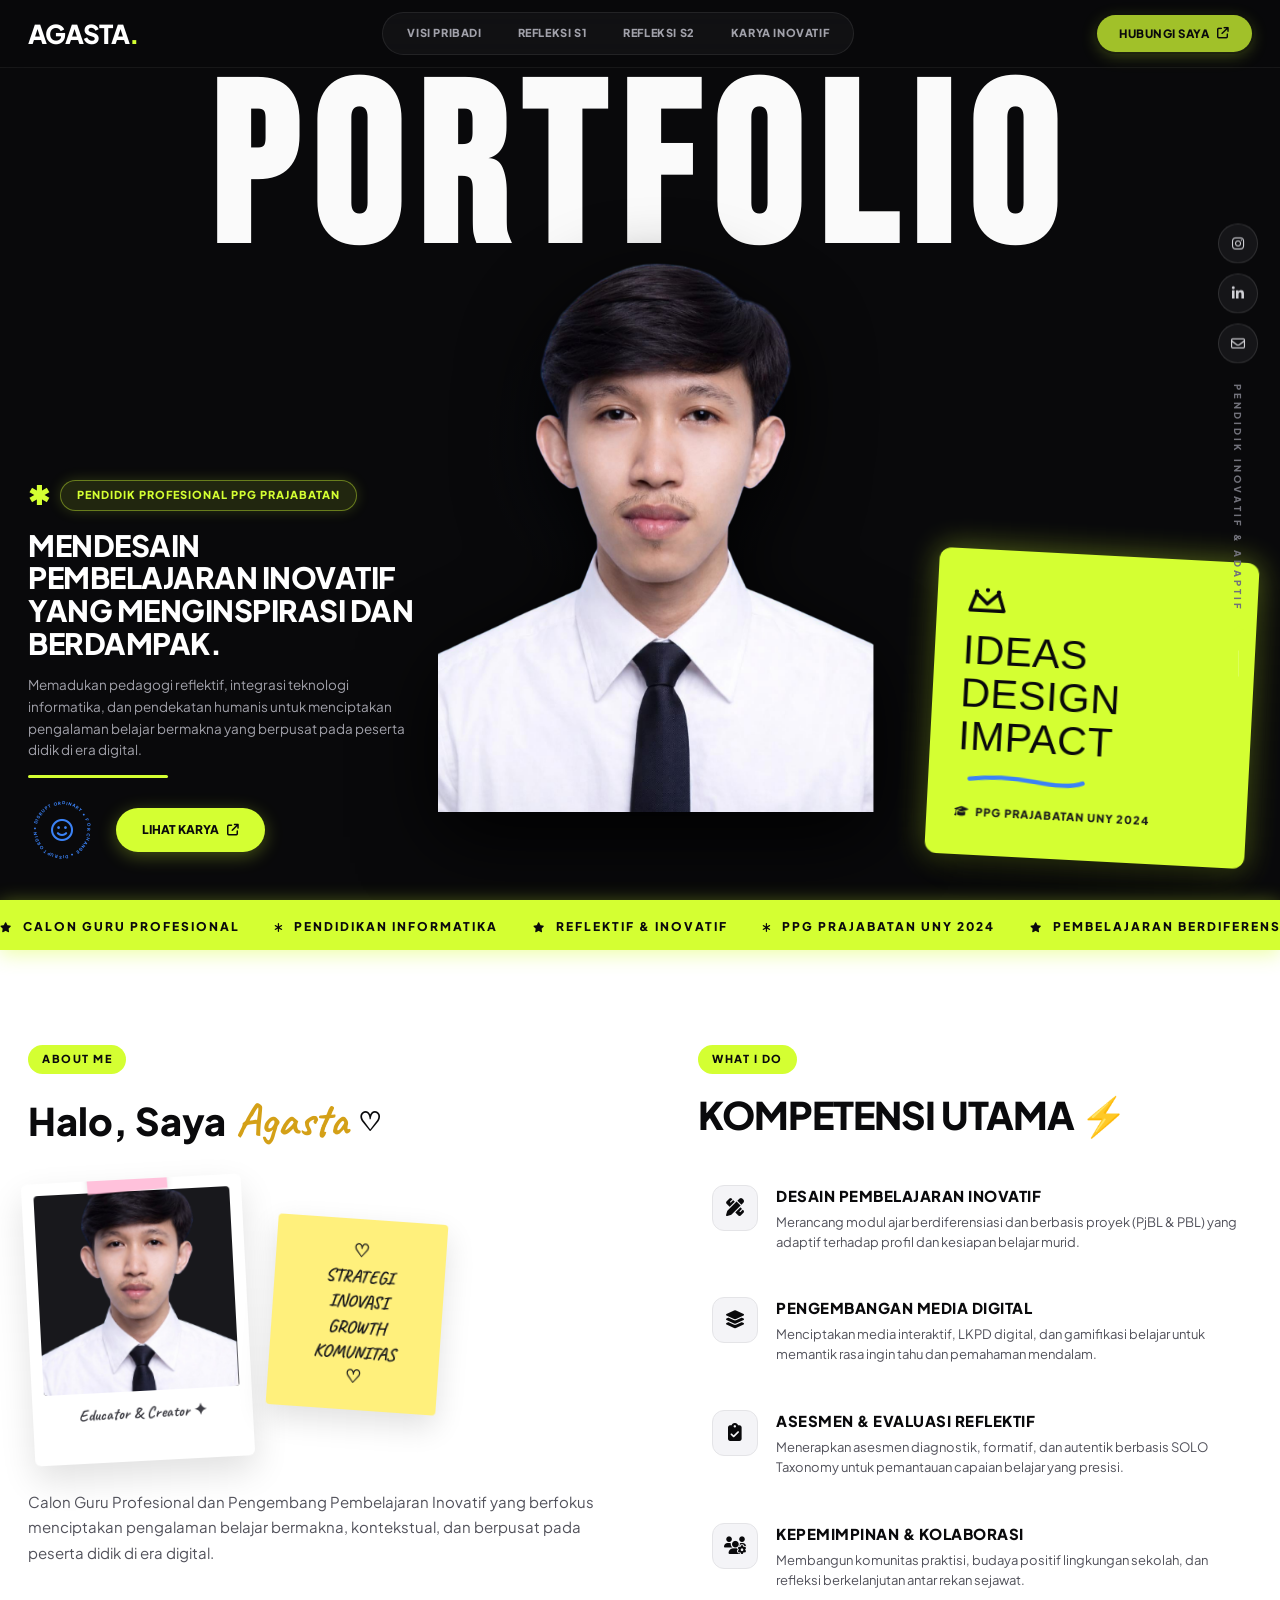
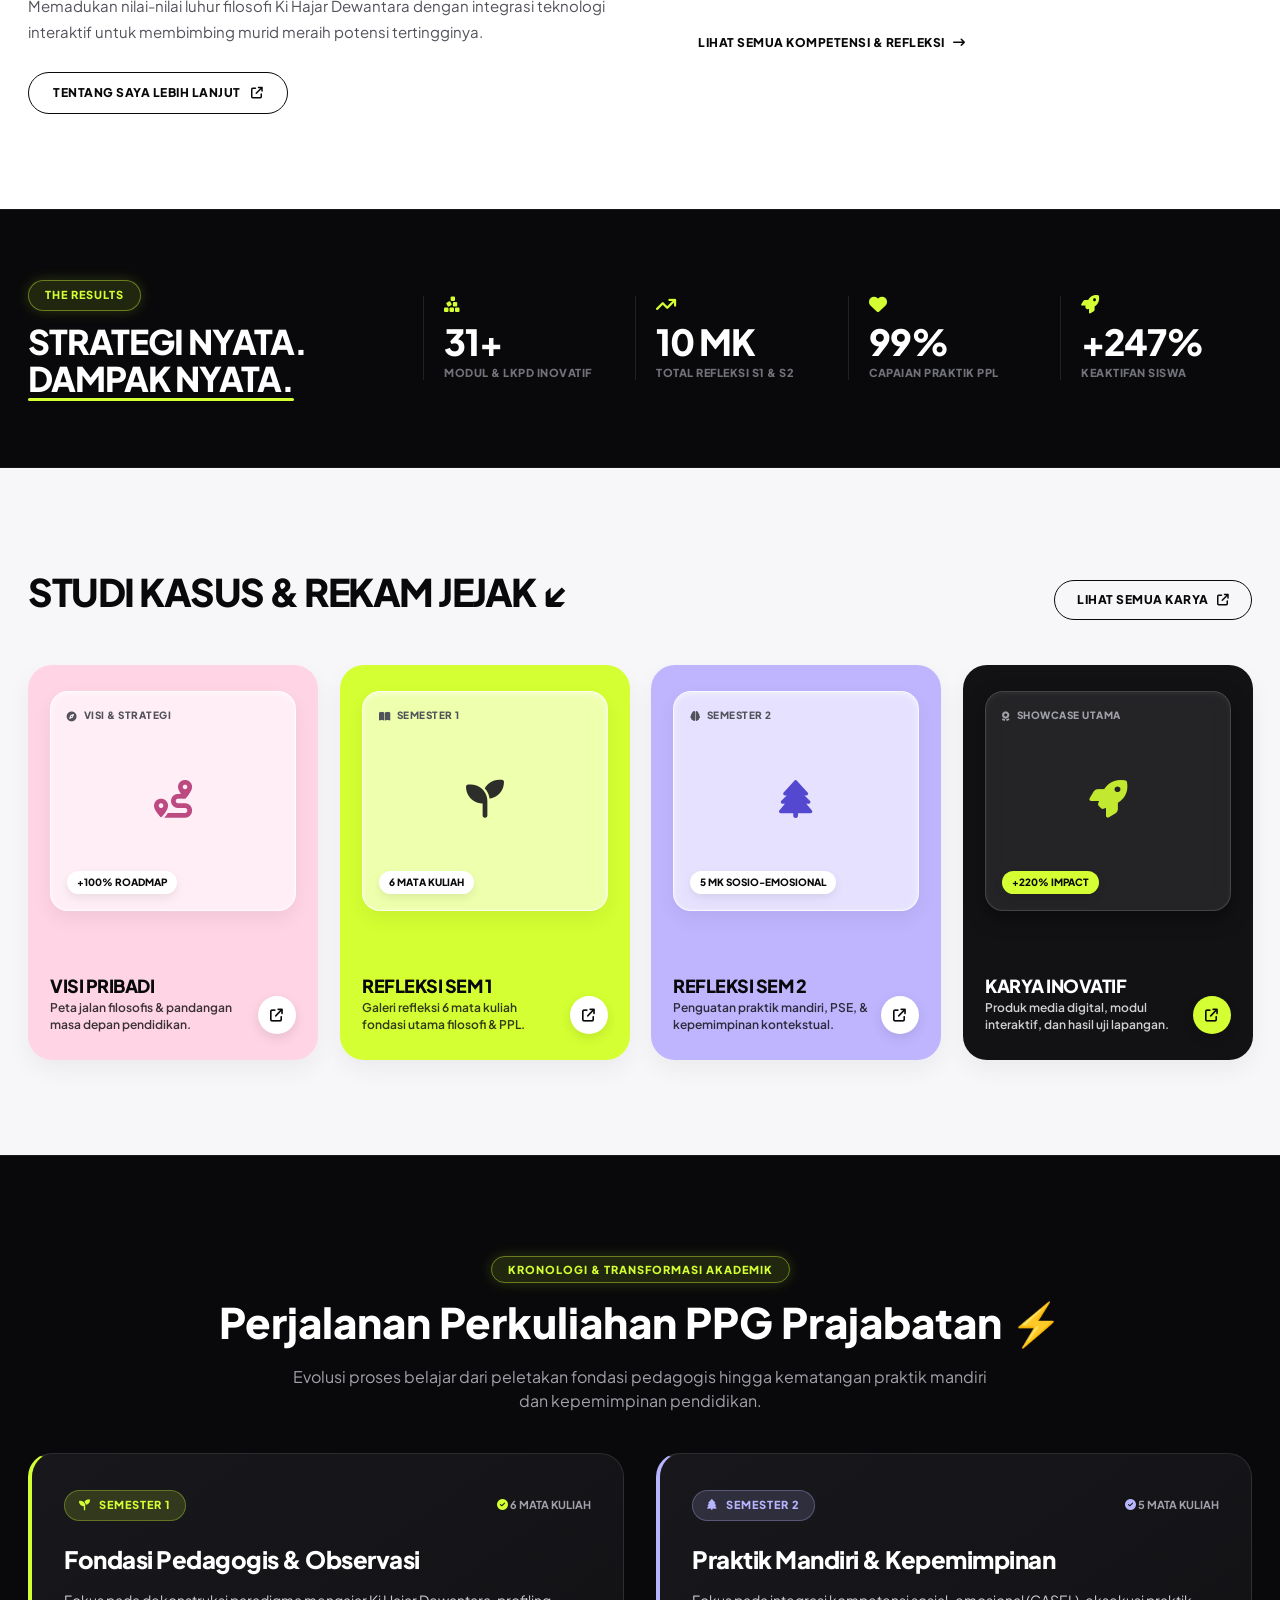
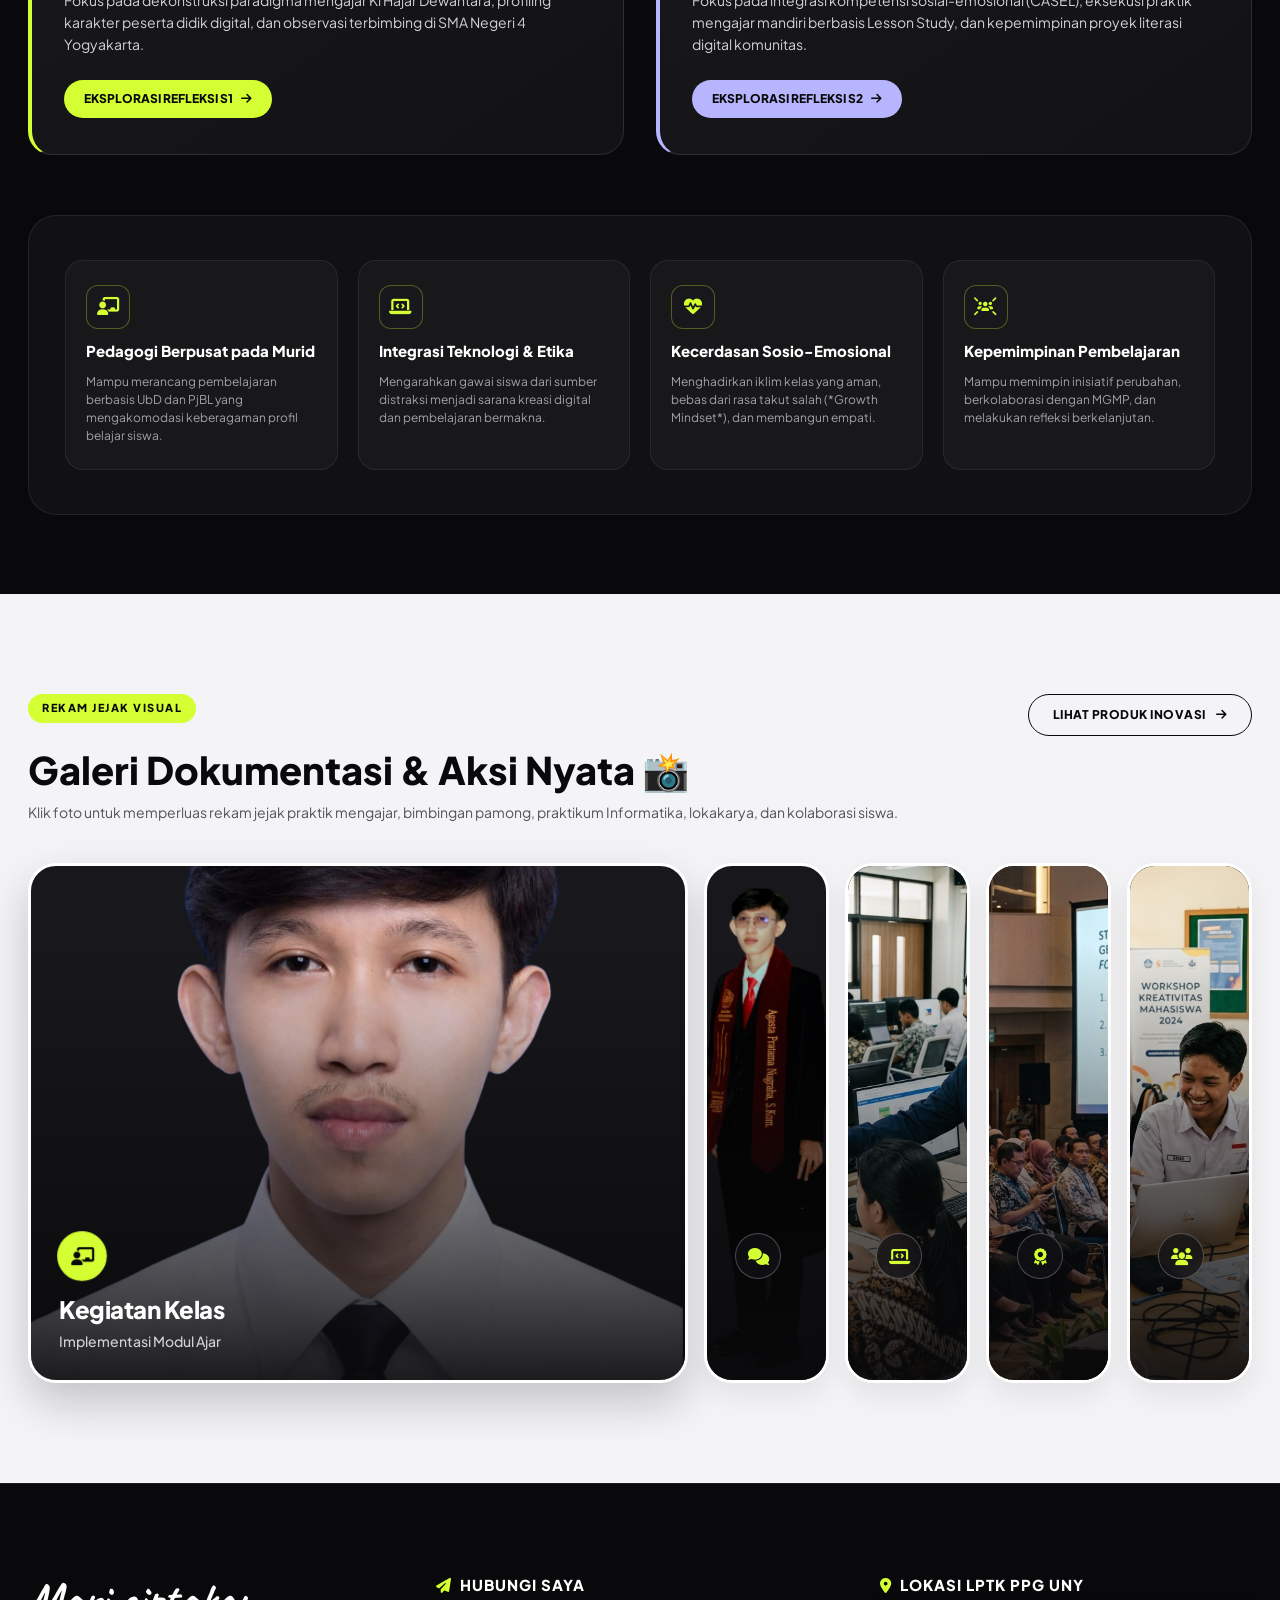
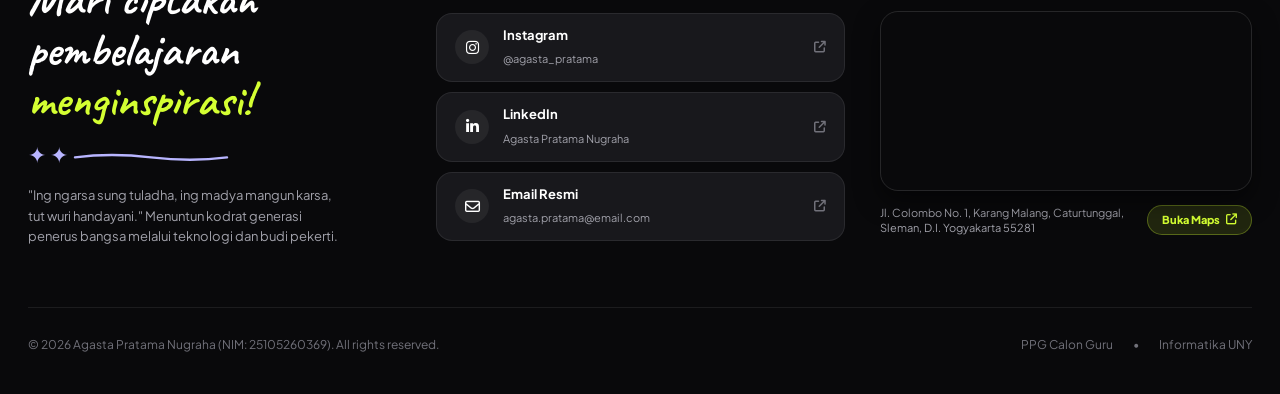
==== index.html @ 0f37e418 "Update1" ====
<!doctype html>
<html lang="id">

<head>
  <meta charset="UTF-8" />
  <meta name="viewport" content="width=device-width, initial-scale=1.0" />
  <title>E-Portofolio PPG | Agasta Pratama Nugraha</title>

  <!-- Google Fonts: Plus Jakarta Sans, Caveat, Bebas Neue, Permanent Marker -->
  <link rel="preconnect" href="https://fonts.googleapis.com" />
  <link rel="preconnect" href="https://fonts.gstatic.com" crossorigin />
  <link
    href="https://fonts.googleapis.com/css2?family=Bebas+Neue&family=Caveat:wght@600;700&family=Permanent+Marker&family=Plus+Jakarta+Sans:ital,wght@0,400;0,500;0,600;0,700;0,800;0,900;1,700&display=swap"
    rel="stylesheet" />

  <!-- FontAwesome Icons -->
  <link rel="stylesheet" href="https://cdnjs.cloudflare.com/ajax/libs/font-awesome/6.4.0/css/all.min.css" />

  <!-- CSS External & Interactive Animations -->
  <link rel="stylesheet" href="css/beranda.css" />
  <link rel="stylesheet" href="css/animations.css" />
</head>

<body>
  <!-- ==========================================================================
       INTRO / SPLASH / PRELOADER SCREEN (OPENING ANIMATION)
       ========================================================================== -->
  <div class="intro-splash-overlay" id="introSplash">
    <div class="intro-bg-grid"></div>
    <div class="intro-content-card">
      <div class="intro-badge-avatar">
        <div class="intro-avatar-ring"></div>
        <div class="intro-avatar-img-wrap">
          <img src="foto.png" alt="Agasta Pratama Nugraha"
            onerror="this.src='https://dummyimage.com/180x180/18181c/d4ff32.png&text=Agasta'" />
        </div>
      </div>

      <div class="intro-sub-tag">
        <span class="dot"></span> PPG CALON GURU INFORMATIKA
      </div>

      <h1 class="intro-name-title">
        AGASTA PRATAMA <span>NUGRAHA</span>
      </h1>
      <p class="intro-desc-role">
        NIM: 25105260369 • Kelas B/Informatika • Universitas Negeri Yogyakarta
      </p>

      <div class="intro-progress-container">
        <div class="intro-progress-bar" id="splashProgressBar"></div>
      </div>
      <div class="intro-status-text" id="splashStatusText">
        Memuat portofolio pembelajaran interaktif...
      </div>

      <button class="intro-enter-btn" id="splashEnterBtn">
        MASUK PORTOFOLIO <i class="fa-solid fa-arrow-right"></i>
      </button>
    </div>
  </div>

  <!-- STICKY VERTICAL SOCIAL BAR (Right Side) -->
  <aside class="sticky-social-bar" aria-label="Social Media Bar">
    <div class="social-icons-vertical">
      <a href="https://instagram.com" target="_blank" rel="noopener noreferrer" aria-label="Instagram">
        <i class="fa-brands fa-instagram"></i>
      </a>
      <a href="https://linkedin.com" target="_blank" rel="noopener noreferrer" aria-label="LinkedIn">
        <i class="fa-brands fa-linkedin-in"></i>
      </a>
      <a href="mailto:agasta.pratama@email.com" aria-label="Email">
        <i class="fa-regular fa-envelope"></i>
      </a>
    </div>
    <div class="vertical-text-tag">
      <span>PENDIDIK INOVATIF & ADAPTIF</span>
      <span class="sparkle-doodle">✦</span>
    </div>
  </aside>

  <!-- FLOATING NAVBAR (BRAND "AGASTA." AS HOME BUTTON) -->
  <nav class="navbar">
    <div class="nav-container">
      <!-- Brand AGASTA. acts as home button -->
      <a href="beranda.html" class="logo">AGASTA<span>.</span></a>

      <!-- Hamburger Button (Mobile) -->
      <button class="hamburger" id="hamburger" aria-label="Toggle menu">
        <span></span>
        <span></span>
        <span></span>
      </button>

      <ul class="nav-links" id="navLinks">
        <li><a href="visi.html">VISI PRIBADI</a></li>
        <li><a href="refleksi-s1.html">REFLEKSI S1</a></li>
        <li><a href="refleksi-s2.html">REFLEKSI S2</a></li>
        <li><a href="inovasi.html">KARYA INOVATIF</a></li>
      </ul>

      <div class="nav-cta">
        <a href="#kontak" class="btn-pill-neon pulse-badge">
          HUBUNGI SAYA <i class="fa-solid fa-arrow-up-right-from-square"></i>
        </a>
      </div>
    </div>
  </nav>

  <!-- HERO SECTION (MATCHING EXACT COMPOSITION FROM GAMBAR 1) -->
  <header class="hero-section" id="hero">
    <!-- Giant Bold Condensed "PORTFOLIO" spanning the Top (From Gambar 1) -->
    <div class="hero-giant-top-title">
      PORTFOLIO
    </div>

    <!-- Main 3-Column Stage Overlapping Title -->
    <div class="container hero-g1-stage">
      <!-- KOLOM KIRI: Asterisk, Bold Statement, Subtext, Blue Smiley Stamp -->
      <div class="hero-g1-left reveal-left">
        <div class="g1-asterisk-badge">
          <span class="g1-asterisk-icon">✱</span>
          <span class="g1-badge-pill">PENDIDIK PROFESIONAL PPG PRAJABATAN</span>
        </div>

        <h1 class="g1-mission-title">
          MENDESAIN PEMBELAJARAN INOVATIF YANG MENGINSPIRASI DAN BERDAMPAK.
        </h1>

        <p class="g1-mission-desc">
          Memadukan pedagogi reflektif, integrasi teknologi informatika, dan pendekatan humanis untuk menciptakan
          pengalaman belajar bermakna yang berpusat pada peserta didik di era digital.
        </p>

        <div class="g1-divider-line"></div>

        <!-- Bottom Row: CTA Button & Rotating Blue Smiley Stamp (From Gambar 1) -->
        <div class="g1-left-bottom-row">
          <div class="g1-smiley-stamp-wrap floating-rotate">
            <svg viewBox="0 0 160 160" class="g1-stamp-svg">
              <path id="g1StampPath" d="M 80, 80 m -60, 0 a 60,60 0 1,1 120,0 a 60,60 0 1,1 -120,0" fill="none" />
              <text>
                <textPath href="#g1StampPath">
                  • DISRUPT ORDINARY • FOR CHANGE • DISRUPT ORDINARY
                </textPath>
              </text>
            </svg>
            <div class="g1-stamp-center-smiley">
              <i class="fa-regular fa-face-smile"></i>
            </div>
          </div>

          <a href="#karya" class="btn-g1-cta">
            LIHAT KARYA <i class="fa-solid fa-arrow-up-right-from-square"></i>
          </a>
        </div>
      </div>

      <!-- KOLOM TENGAH: Foto Agasta Center Focus Overlapping Title -->
      <div class="hero-g1-center reveal-scale delay-200">
        <img src="foto.png" alt="Agasta Pratama Nugraha" class="hero-g1-portrait"
          onerror="this.src='https://dummyimage.com/600x800/18181c/d4ff32.png&text=Foto+Agasta+(PNG)'" />
      </div>

      <!-- KOLOM KANAN: Angled Neon Lime Poster with Crown & Graffiti Words (From Gambar 1) -->
      <div class="hero-g1-right reveal-right delay-300">
        <div class="g1-neon-card-poster shimmer-hover">
          <!-- Crown Doodle SVG -->
          <svg class="poster-crown-icon floating-gentle" viewBox="0 0 50 40" fill="none"
            xmlns="http://www.w3.org/2000/svg">
            <path d="M5 32 L 12 12 L 25 24 L 38 12 L 45 32 Z" stroke="#09090b" stroke-width="4" stroke-linecap="round"
              stroke-linejoin="round" />
            <circle cx="12" cy="10" r="2.5" fill="#09090b" />
            <circle cx="25" cy="8" r="2.5" fill="#09090b" />
            <circle cx="38" cy="10" r="2.5" fill="#09090b" />
          </svg>

          <!-- Graffiti Words -->
          <div class="poster-graffiti-words">
            IDEAS<br />
            DESIGN<br />
            IMPACT
          </div>

          <!-- Blue Brush Underline SVG -->
          <svg class="poster-brush-underline" viewBox="0 0 140 14" fill="none" xmlns="http://www.w3.org/2000/svg">
            <path d="M4 8 Q 40 2 80 8 T 136 7" stroke="#3b82f6" stroke-width="5" stroke-linecap="round" />
          </svg>

          <div class="poster-footer-text">
            <i class="fa-solid fa-graduation-cap"></i> PPG PRAJABATAN UNY 2024
          </div>
        </div>
      </div>
    </div>
  </header>

  <!-- NEON MARQUEE TICKER (PPG, INFORMATIKA, PENDIDIKAN, REFLEKSI, INOVASI) -->
  <div class="neon-marquee-bar" aria-label="Running ticker banner">
    <div class="marquee-track">
      <span><i class="fa-solid fa-star"></i> CALON GURU PROFESIONAL</span>
      <span><i class="fa-solid fa-asterisk"></i> PENDIDIKAN INFORMATIKA</span>
      <span><i class="fa-solid fa-star"></i> REFLEKTIF & INOVATIF</span>
      <span><i class="fa-solid fa-asterisk"></i> PPG PRAJABATAN UNY 2024</span>
      <span><i class="fa-solid fa-star"></i> PEMBELAJARAN BERDIFERENSIASI</span>
      <span><i class="fa-solid fa-asterisk"></i> INTEGRASI TEKNOLOGI ABAD 21</span>
      <span><i class="fa-solid fa-star"></i> MERDEKA BELAJAR</span>
      <!-- Repeat for smooth loop -->
      <span><i class="fa-solid fa-star"></i> CALON GURU PROFESIONAL</span>
      <span><i class="fa-solid fa-asterisk"></i> PENDIDIKAN INFORMATIKA</span>
      <span><i class="fa-solid fa-star"></i> REFLEKTIF & INOVATIF</span>
      <span><i class="fa-solid fa-asterisk"></i> PPG PRAJABATAN UNY 2024</span>
      <span><i class="fa-solid fa-star"></i> PEMBELAJARAN BERDIFERENSIASI</span>
      <span><i class="fa-solid fa-asterisk"></i> INTEGRASI TEKNOLOGI ABAD 21</span>
      <span><i class="fa-solid fa-star"></i> MERDEKA BELAJAR</span>
    </div>
  </div>

  <!-- SECTION 2: WHITE BENTO (ABOUT ME & WHAT I DO / SERVICES) -->
  <section class="about-services-section" id="tentang">
    <div class="container about-services-grid">
      <!-- LEFT COLUMN: ABOUT ME with POLAROID & STICKY NOTE -->
      <div class="about-col reveal-left">
        <span class="badge-lilac">ABOUT ME</span>
        <h2 class="about-heading">
          Halo, Saya <span class="about-handwriting">Agasta</span> <span class="heart-doodle">♡</span>
        </h2>

        <div class="polaroid-sticky-wrapper">
          <!-- Polaroid Card with Washi Tape -->
          <div class="polaroid-card shimmer-hover">
            <div class="washi-tape-pink"></div>
            <div class="polaroid-img-box">
              <img src="foto.png" alt="Agasta Pratama"
                onerror="this.src='https://dummyimage.com/300x300/18181c/ffffff.png&text=Agasta+Polaroid'" />
            </div>
            <p class="polaroid-caption">Educator & Creator ✦</p>
          </div>

          <!-- Yellow Sticky Note -->
          <div class="sticky-note-yellow floating-gentle">
            <div class="sticky-note-content">
              ♡<br />
              STRATEGI<br />
              INOVASI<br />
              GROWTH<br />
              KOMUNITAS<br />
              ♡
            </div>
          </div>
        </div>

        <p class="about-bio-text">
          Calon Guru Profesional dan Pengembang Pembelajaran Inovatif yang berfokus menciptakan pengalaman belajar
          bermakna, kontekstual, dan berpusat pada peserta didik di era digital.
        </p>
        <p class="about-bio-text">
          Memadukan nilai-nilai luhur filosofi Ki Hajar Dewantara dengan integrasi teknologi interaktif untuk membimbing
          murid meraih potensi tertingginya.
        </p>

        <a href="visi.html" class="btn-outline-pill">
          TENTANG SAYA LEBIH LANJUT <i class="fa-solid fa-arrow-up-right-from-square"></i>
        </a>
      </div>

      <!-- RIGHT COLUMN: WHAT I DO / KOMPETENSI -->
      <div class="services-col reveal-right delay-200">
        <span class="badge-black">WHAT I DO</span>
        <h2 class="services-heading">
          KOMPETENSI UTAMA ⚡
        </h2>

        <div class="services-list">
          <!-- Item 1 -->
          <div class="service-item reveal delay-100">
            <div class="service-icon-box">
              <i class="fa-solid fa-pen-ruler"></i>
            </div>
            <div class="service-info">
              <h4>Desain Pembelajaran Inovatif</h4>
              <p>Merancang modul ajar berdiferensiasi dan berbasis proyek (PjBL & PBL) yang adaptif terhadap profil dan
                kesiapan belajar murid.</p>
            </div>
          </div>

          <!-- Item 2 -->
          <div class="service-item reveal delay-200">
            <div class="service-icon-box">
              <i class="fa-solid fa-layer-group"></i>
            </div>
            <div class="service-info">
              <h4>Pengembangan Media Digital</h4>
              <p>Menciptakan media interaktif, LKPD digital, dan gamifikasi belajar untuk memantik rasa ingin tahu dan
                pemahaman mendalam.</p>
            </div>
          </div>

          <!-- Item 3 -->
          <div class="service-item reveal delay-300">
            <div class="service-icon-box">
              <i class="fa-solid fa-clipboard-check"></i>
            </div>
            <div class="service-info">
              <h4>Asesmen & Evaluasi Reflektif</h4>
              <p>Menerapkan asesmen diagnostik, formatif, dan autentik berbasis SOLO Taxonomy untuk pemantauan capaian
                belajar yang presisi.</p>
            </div>
          </div>

          <!-- Item 4 -->
          <div class="service-item reveal delay-400">
            <div class="service-icon-box">
              <i class="fa-solid fa-users-gear"></i>
            </div>
            <div class="service-info">
              <h4>Kepemimpinan & Kolaborasi</h4>
              <p>Membangun komunitas praktisi, budaya positif lingkungan sekolah, dan refleksi berkelanjutan antar rekan
                sejawat.</p>
            </div>
          </div>
        </div>

        <a href="refleksi-s1.html" class="services-footer-link">
          LIHAT SEMUA KOMPETENSI & REFLEKSI <i class="fa-solid fa-arrow-right-long"></i>
        </a>
      </div>
    </div>
  </section>

  <!-- SECTION 3: DARK STATS BAR (REAL STRATEGIES. REAL RESULTS.) -->
  <section class="results-stats-section">
    <div class="container results-grid">
      <div class="results-left reveal-left">
        <span class="badge-outline-results">THE RESULTS</span>
        <h2 class="results-title">
          STRATEGI NYATA.<br />
          <span class="neon-underline-text">DAMPAK NYATA.</span>
        </h2>
      </div>

      <div class="stats-4col">
        <!-- Metric 1 -->
        <div class="stat-metric-item reveal-scale delay-100">
          <i class="fa-solid fa-cubes-stacked stat-icon"></i>
          <span class="stat-big-num" data-counter-target="32" data-counter-suffix="+">0+</span>
          <span class="stat-label-text">MODUL & LKPD INOVATIF</span>
        </div>

        <!-- Metric 2 -->
        <div class="stat-metric-item reveal-scale delay-200">
          <i class="fa-solid fa-arrow-trend-up stat-icon"></i>
          <span class="stat-big-num" data-counter-target="11" data-counter-suffix=" MK">0 MK</span>
          <span class="stat-label-text">TOTAL REFLEKSI S1 & S2</span>
        </div>

        <!-- Metric 3 -->
        <div class="stat-metric-item reveal-scale delay-300">
          <i class="fa-solid fa-heart stat-icon"></i>
          <span class="stat-big-num" data-counter-target="100" data-counter-suffix="%">0%</span>
          <span class="stat-label-text">CAPAIAN PRAKTIK PPL</span>
        </div>

        <!-- Metric 4 -->
        <div class="stat-metric-item reveal-scale delay-400">
          <i class="fa-solid fa-rocket stat-icon"></i>
          <span class="stat-big-num" data-counter-target="250" data-counter-prefix="+"
            data-counter-suffix="%">+0%</span>
          <span class="stat-label-text">KEAKTIFAN SISWA</span>
        </div>
      </div>
    </div>
  </section>

  <!-- SECTION 4: FEATURED WORK (MATCHING EXACT COLORFUL CARDS FROM IMAGE 2) -->
  <section class="featured-work-section" id="karya">
    <div class="container">
      <div class="section-top-bar reveal">
        <div class="featured-heading-wrap">
          <h2 class="featured-heading">STUDI KASUS & REKAM JEJAK ↙</h2>
        </div>
        <a href="inovasi.html" class="btn-pill-light">
          LIHAT SEMUA KARYA <i class="fa-solid fa-arrow-up-right-from-square"></i>
        </a>
      </div>

      <div class="bento-work-grid">
        <!-- CARD 1: VISI PRIBADI (PASTEL PINK) -->
        <a href="visi.html" class="bento-work-card card-pink reveal-scale delay-100 shimmer-hover">
          <div class="phone-mockup-frame">
            <div class="mockup-inner-screen">
              <div class="mockup-top-meta">
                <i class="fa-solid fa-compass"></i>
                <span>VISI & STRATEGI</span>
              </div>
              <div class="mockup-center-icon">
                <i class="fa-solid fa-route"></i>
              </div>
              <div class="mockup-growth-pill">
                +100% ROADMAP
              </div>
            </div>
          </div>
          <div class="card-meta-bottom">
            <div class="card-title-group">
              <h3>VISI PRIBADI</h3>
              <p>Peta jalan filosofis & pandangan masa depan pendidikan.</p>
            </div>
            <div class="card-circle-btn">
              <i class="fa-solid fa-arrow-up-right-from-square"></i>
            </div>
          </div>
        </a>

        <!-- CARD 2: REFLEKSI SEMESTER 1 (NEON LIME) -->
        <a href="refleksi-s1.html" class="bento-work-card card-lime reveal-scale delay-200 shimmer-hover">
          <div class="phone-mockup-frame">
            <div class="mockup-inner-screen">
              <div class="mockup-top-meta">
                <i class="fa-solid fa-book-open"></i>
                <span>SEMESTER 1</span>
              </div>
              <div class="mockup-center-icon">
                <i class="fa-solid fa-seedling"></i>
              </div>
              <div class="mockup-growth-pill">
                6 MATA KULIAH
              </div>
            </div>
          </div>
          <div class="card-meta-bottom">
            <div class="card-title-group">
              <h3>REFLEKSI SEM 1</h3>
              <p>Galeri refleksi 6 mata kuliah fondasi utama filosofi & PPL.</p>
            </div>
            <div class="card-circle-btn">
              <i class="fa-solid fa-arrow-up-right-from-square"></i>
            </div>
          </div>
        </a>

        <!-- CARD 3: REFLEKSI SEMESTER 2 (PASTEL LILAC / LAVENDER) -->
        <a href="refleksi-s2.html" class="bento-work-card card-lilac reveal-scale delay-300 shimmer-hover">
          <div class="phone-mockup-frame">
            <div class="mockup-inner-screen">
              <div class="mockup-top-meta">
                <i class="fa-solid fa-brain"></i>
                <span>SEMESTER 2</span>
              </div>
              <div class="mockup-center-icon">
                <i class="fa-solid fa-tree"></i>
              </div>
              <div class="mockup-growth-pill">
                5 MK SOSIO-EMOSIONAL
              </div>
            </div>
          </div>
          <div class="card-meta-bottom">
            <div class="card-title-group">
              <h3>REFLEKSI SEM 2</h3>
              <p>Penguatan praktik mandiri, PSE, & kepemimpinan kontekstual.</p>
            </div>
            <div class="card-circle-btn">
              <i class="fa-solid fa-arrow-up-right-from-square"></i>
            </div>
          </div>
        </a>

        <!-- CARD 4: KARYA INOVATIF (DEEP BLACK) -->
        <a href="inovasi.html" class="bento-work-card card-dark reveal-scale delay-400 shimmer-hover">
          <div class="phone-mockup-frame">
            <div class="mockup-inner-screen">
              <div class="mockup-top-meta">
                <i class="fa-solid fa-award"></i>
                <span>SHOWCASE UTAMA</span>
              </div>
              <div class="mockup-center-icon">
                <i class="fa-solid fa-rocket"></i>
              </div>
              <div class="mockup-growth-pill">
                +220% IMPACT
              </div>
            </div>
          </div>
          <div class="card-meta-bottom">
            <div class="card-title-group">
              <h3>KARYA INOVATIF</h3>
              <p>Produk media digital, modul interaktif, dan hasil uji lapangan.</p>
            </div>
            <div class="card-circle-btn">
              <i class="fa-solid fa-arrow-up-right-from-square"></i>
            </div>
          </div>
        </a>
      </div>
    </div>
  </section>

  <!-- ==========================================================================
       SECTION 5: PERJALANAN PERKULIAHAN (SEMESTER 1 VS SEMESTER 2 & APA YG DIDAPAT)
       ========================================================================== -->
  <section class="journey-timeline-section" id="perjalanan">
    <div class="container">
      <div class="section-top-title-group reveal" style="text-align: center; margin-bottom: 30px;">
        <span class="g1-badge-pill">KRONOLOGI & TRANSFORMASI AKADEMIK</span>
        <h2 style="color: #ffffff; font-size: clamp(28px, 3.5vw, 42px); font-weight: 900; margin-top: 10px;">
          Perjalanan Perkuliahan PPG Prajabatan ⚡
        </h2>
        <p style="color: #a1a1aa; max-width: 720px; margin: 12px auto 0;">
          Evolusi proses belajar dari peletakan fondasi pedagogis hingga kematangan praktik mandiri dan kepemimpinan pendidikan.
        </p>
      </div>

      <!-- DUAL SEMESTER COMPARISON CARDS (COMPACT & DIRECT) -->
      <div class="journey-dual-grid">
        <!-- SEMESTER 1 CARD -->
        <div class="journey-card journey-card-s1 reveal-left delay-100">
          <div class="journey-top-meta">
            <span class="journey-badge">
              <i class="fa-solid fa-seedling"></i> SEMESTER 1
            </span>
            <span class="journey-status-tag"><i class="fa-solid fa-circle-check text-lime"></i> 6 MATA KULIAH</span>
          </div>

          <h3>Fondasi Pedagogis & Observasi</h3>
          <p class="journey-lead">
            Fokus pada dekonstruksi paradigma mengajar Ki Hajar Dewantara, profiling karakter peserta didik digital, dan observasi terbimbing di SMA Negeri 4 Yogyakarta.
          </p>

          <a href="refleksi-s1.html" class="btn-journey-view">
            EKSPLORASI REFLEKSI S1 <i class="fa-solid fa-arrow-right"></i>
          </a>
        </div>

        <!-- SEMESTER 2 CARD -->
        <div class="journey-card journey-card-s2 reveal-right delay-200">
          <div class="journey-top-meta">
            <span class="journey-badge">
              <i class="fa-solid fa-tree"></i> SEMESTER 2
            </span>
            <span class="journey-status-tag"><i class="fa-solid fa-circle-check text-lilac"></i> 5 MATA KULIAH</span>
          </div>

          <h3>Praktik Mandiri & Kepemimpinan</h3>
          <p class="journey-lead">
            Fokus pada integrasi kompetensi sosial-emosional (CASEL), eksekusi praktik mengajar mandiri berbasis Lesson Study, dan kepemimpinan proyek literasi digital komunitas.
          </p>

          <a href="refleksi-s2.html" class="btn-journey-view">
            EKSPLORASI REFLEKSI S2 <i class="fa-solid fa-arrow-right"></i>
          </a>
        </div>
      </div>

      <!-- WHAT I GOT (APA YANG DIDAPAT) DIRECT 4 CARDS -->
      <div class="outcomes-wrap-box reveal-scale delay-300">
        <div class="outcomes-grid-4">
          <div class="outcome-box">
            <div class="outcome-icon"><i class="fa-solid fa-chalkboard-user"></i></div>
            <h4>Pedagogi Berpusat pada Murid</h4>
            <p>Mampu merancang pembelajaran berbasis UbD dan PjBL yang mengakomodasi keberagaman profil belajar siswa.</p>
          </div>

          <div class="outcome-box">
            <div class="outcome-icon"><i class="fa-solid fa-laptop-code"></i></div>
            <h4>Integrasi Teknologi & Etika</h4>
            <p>Mengarahkan gawai siswa dari sumber distraksi menjadi sarana kreasi digital dan pembelajaran bermakna.</p>
          </div>

          <div class="outcome-box">
            <div class="outcome-icon"><i class="fa-solid fa-heart-pulse"></i></div>
            <h4>Kecerdasan Sosio-Emosional</h4>
            <p>Menghadirkan iklim kelas yang aman, bebas dari rasa takut salah (*Growth Mindset*), dan membangun empati.</p>
          </div>

          <div class="outcome-box">
            <div class="outcome-icon"><i class="fa-solid fa-users-rays"></i></div>
            <h4>Kepemimpinan Pembelajaran</h4>
            <p>Mampu memimpin inisiatif perubahan, berkolaborasi dengan MGMP, dan melakukan refleksi berkelanjutan.</p>
          </div>
        </div>
      </div>
    </div>
  </section>

  <!-- ==========================================================================
       SECTION 6: DOKUMENTASI & GALERI KEGIATAN PPG (5-PHOTO EXPANDING ACCORDION)
       ========================================================================== -->
  <section class="gallery-section" id="galeri">
    <div class="container">
      <div class="gallery-top-bar reveal">
        <div>
          <span class="badge-black">REKAM JEJAK VISUAL</span>
          <h2 style="font-size: clamp(28px, 3.5vw, 38px); font-weight: 900; margin-top: 6px; color: #09090b;">
            Galeri Dokumentasi & Aksi Nyata 📸
          </h2>
          <p style="color: #52525b; font-size: 14px; margin-top: 4px;">
            Klik foto untuk memperluas rekam jejak praktik mengajar, bimbingan pamong, praktikum Informatika, lokakarya, dan kolaborasi siswa.
          </p>
        </div>
        <a href="inovasi.html" class="btn-outline-pill" style="border-color: #09090b; color: #09090b;">
          LIHAT PRODUK INOVASI <i class="fa-solid fa-arrow-right"></i>
        </a>
      </div>

      <!-- 5-PHOTO EXPANDABLE ACCORDION GALLERY (REFERENSI GAMBAR 1) -->
      <div class="expand-gallery-container reveal-scale delay-100" id="expandGallery">
        <!-- Foto 1 (Active by Default) -->
        <div class="expand-gallery-card active" onclick="activateExpandCard(this)">
          <img src="foto.png" alt="Kegiatan Kelas - Implementasi Modul Ajar" class="expand-gallery-img" />
          <div class="expand-card-overlay">
            <div class="expand-icon-badge">
              <i class="fa-solid fa-chalkboard-user"></i>
            </div>
            <div class="expand-card-text">
              <h4 class="expand-title">Kegiatan Kelas</h4>
              <p class="expand-subtitle">Implementasi Modul Ajar</p>
            </div>
          </div>
        </div>

        <!-- Foto 2 -->
        <div class="expand-gallery-card" onclick="activateExpandCard(this)">
          <img src="foto2.png" alt="Bimbingan Pamong - Refleksi Lesson Study" class="expand-gallery-img" />
          <div class="expand-card-overlay">
            <div class="expand-icon-badge">
              <i class="fa-solid fa-comments"></i>
            </div>
            <div class="expand-card-text">
              <h4 class="expand-title">Bimbingan Pamong</h4>
              <p class="expand-subtitle">Refleksi Lesson Study</p>
            </div>
          </div>
        </div>

        <!-- Foto 3 -->
        <div class="expand-gallery-card" onclick="activateExpandCard(this)">
          <img src="foto3.jpg" alt="Praktikum Coding - Eksplorasi LKPD Digital" class="expand-gallery-img" />
          <div class="expand-card-overlay">
            <div class="expand-icon-badge">
              <i class="fa-solid fa-laptop-code"></i>
            </div>
            <div class="expand-card-text">
              <h4 class="expand-title">Praktikum Coding</h4>
              <p class="expand-subtitle">Eksplorasi LKPD Digital</p>
            </div>
          </div>
        </div>

        <!-- Foto 4 -->
        <div class="expand-gallery-card" onclick="activateExpandCard(this)">
          <img src="foto4.jpg" alt="Seminar Karya - Diseminasi Hasil PTK" class="expand-gallery-img" />
          <div class="expand-card-overlay">
            <div class="expand-icon-badge">
              <i class="fa-solid fa-award"></i>
            </div>
            <div class="expand-card-text">
              <h4 class="expand-title">Seminar Karya</h4>
              <p class="expand-subtitle">Diseminasi Hasil PTK</p>
            </div>
          </div>
        </div>

        <!-- Foto 5 -->
        <div class="expand-gallery-card" onclick="activateExpandCard(this)">
          <img src="foto5.jpg" alt="Kolaborasi Siswa - PjBL Komputasi Berkelompok" class="expand-gallery-img" />
          <div class="expand-card-overlay">
            <div class="expand-icon-badge">
              <i class="fa-solid fa-users"></i>
            </div>
            <div class="expand-card-text">
              <h4 class="expand-title">Kolaborasi Siswa</h4>
              <p class="expand-subtitle">PjBL Komputasi Berkelompok</p>
            </div>
          </div>
        </div>
      </div>
    </div>
  </section>

  <!-- ==========================================================================
       SECTION 7: NEW 3-COLUMN FOOTER (INSPIRATION, SOCIAL MEDIA LIST, GOOGLE MAPS)
       ========================================================================== -->
  <footer class="main-footer" id="kontak">
    <div class="container">
      <div class="footer-top-grid">
        <!-- Kolom Kiri: Headline Cursive & Filosofi -->
        <div class="footer-left-headline reveal-left">
          <div class="footer-cursive-text">
            Mari ciptakan<br />
            pembelajaran<br />
            <span class="text-lime">menginspirasi!</span>
          </div>
          <div class="footer-stars-doodle">✦ ✦</div>
          <svg class="footer-underline-doodle" viewBox="0 0 200 15" fill="none" xmlns="http://www.w3.org/2000/svg">
            <path d="M5 8 Q 50 2 100 8 T 195 8" stroke="#b8b5ff" stroke-width="3" stroke-linecap="round" />
          </svg>
          <p class="footer-left-desc">
            "Ing ngarsa sung tuladha, ing madya mangun karsa, tut wuri handayani." Menuntun kodrat generasi penerus
            bangsa melalui teknologi dan budi pekerti.
          </p>
        </div>

        <!-- Kolom Tengah: Hubungi Saya (Social Media List) -->
        <div class="footer-center-socials reveal-scale delay-200">
          <h4 class="footer-col-heading">
            <i class="fa-solid fa-paper-plane"></i> HUBUNGI SAYA
          </h4>
          <div class="footer-social-list">
            <a href="https://instagram.com" target="_blank" rel="noopener noreferrer" class="social-link-card">
              <div class="social-link-left">
                <div class="social-icon-circle"><i class="fa-brands fa-instagram"></i></div>
                <div class="social-info-text">
                  <strong>Instagram</strong>
                  <span>@agasta_pratama</span>
                </div>
              </div>
              <i class="fa-solid fa-arrow-up-right-from-square social-arrow-icon"></i>
            </a>

            <a href="https://linkedin.com" target="_blank" rel="noopener noreferrer" class="social-link-card">
              <div class="social-link-left">
                <div class="social-icon-circle"><i class="fa-brands fa-linkedin-in"></i></div>
                <div class="social-info-text">
                  <strong>LinkedIn</strong>
                  <span>Agasta Pratama Nugraha</span>
                </div>
              </div>
              <i class="fa-solid fa-arrow-up-right-from-square social-arrow-icon"></i>
            </a>


            <a href="mailto:agasta.pratama@email.com" class="social-link-card">
              <div class="social-link-left">
                <div class="social-icon-circle"><i class="fa-regular fa-envelope"></i></div>
                <div class="social-info-text">
                  <strong>Email Resmi</strong>
                  <span>agasta.pratama@email.com</span>
                </div>
              </div>
              <i class="fa-solid fa-arrow-up-right-from-square social-arrow-icon"></i>
            </a>
          </div>
        </div>

        <!-- Kolom Kanan: Google Maps LPTK UNY -->
        <div class="footer-right-maps reveal-right delay-300">
          <h4 class="footer-col-heading">
            <i class="fa-solid fa-location-dot"></i> LOKASI LPTK PPG UNY
          </h4>
          <div class="maps-embed-box">
            <iframe
              src="https://www.google.com/maps/embed?pb=!1m18!1m12!1m3!1d3953.1678887467657!2d110.38435137591605!3d-7.771987992247348!2m3!1f0!2f0!3f0!3m2!1i1024!2i768!4f13.1!3m3!1m2!1s0x2e7a59b2d354b679%3A0xb30f8185c8f855d4!2sUniversitas%20Negeri%20Yogyakarta!5e0!3m2!1sid!2sid!4v1700000000000!5m2!1sid!2sid"
              width="100%" height="100%" style="border:0;" allowfullscreen="" loading="lazy"
              referrerpolicy="no-referrer-when-downgrade" title="Peta Lokasi Universitas Negeri Yogyakarta">
            </iframe>
          </div>
          <div class="maps-footer-action">
            <span class="maps-address-text">
              Jl. Colombo No. 1, Karang Malang, Caturtunggal, Sleman, D.I. Yogyakarta 55281
            </span>
            <a href="https://maps.app.goo.gl/DsJsNTya474q8wT76" target="_blank" rel="noopener noreferrer"
              class="btn-open-maps">
              Buka Maps <i class="fa-solid fa-arrow-up-right-from-square"></i>
            </a>
          </div>
        </div>
      </div>

      <!-- Footer Bottom Bar -->
      <div class="footer-bottom-bar">
        <p>&copy; 2026 Agasta Pratama Nugraha (NIM: 25105260369). All rights reserved.</p>
        <div class="footer-legal-links">
          <a href="#">PPG Calon Guru</a>
          <span>•</span>
          <a href="#">Informatika UNY</a>
        </div>
      </div>
    </div>
  </footer>

  <!-- Mobile Menu & Interactive JS -->
  <script>
    const hamburger = document.getElementById("hamburger");
    const navLinks = document.getElementById("navLinks");

    if (hamburger && navLinks) {
      hamburger.addEventListener("click", () => {
        navLinks.classList.toggle("active");
        hamburger.classList.toggle("active");
      });

      document.querySelectorAll(".nav-links a").forEach((link) => {
        link.addEventListener("click", () => {
          navLinks.classList.remove("active");
          hamburger.classList.remove("active");
        });
      });
    }
  </script>
  <script src="js/interactions.js"></script>
</body>

</html>
---- css/beranda.css ----
/* ==========================================================================
   E-PORTOFOLIO AGASTA - BERANDA CSS (EXACT GAMBAR 1 / 3D OVERLAP HERO)
   ========================================================================== */

@import url("https://fonts.googleapis.com/css2?family=Caveat:wght@600;700&family=Plus+Jakarta+Sans:ital,wght@0,400;0,500;0,600;0,700;0,800;0,900;1,700&family=Bebas+Neue&family=Permanent+Marker&display=swap");

:root {
  --bg-dark: #09090b;
  --bg-dark-surface: #121215;
  --bg-dark-card: #18181c;
  --bg-light: #f4f4f7;
  --bg-white: #ffffff;
  --bg-white-subtle: #fafafc;

  --neon-lime: #d4ff32;
  --neon-lime-hover: #c0ea25;
  --neon-lime-glow: rgba(212, 255, 50, 0.45);

  --pastel-lilac: #b8b5ff;
  --pastel-lilac-bg: #ecebff;
  --pastel-pink: #ffd4e5;
  --pastel-yellow: #fff07c;
  --electric-blue: #3b82f6;

  --text-white: #ffffff;
  --text-dark: #0a0a0c;
  --text-gray-light: #a1a1aa;
  --text-gray-dark: #52525b;
  --text-muted: #71717a;

  --font-sans: "Plus Jakarta Sans", -apple-system, BlinkMacSystemFont, sans-serif;
  --font-hand: "Caveat", cursive, sans-serif;
  --font-marker: "Permanent Marker", cursive, sans-serif;
  --font-condensed: "Bebas Neue", sans-serif;

  --transition: 0.35s cubic-bezier(0.16, 1, 0.3, 1);
}

* {
  margin: 0;
  padding: 0;
  box-sizing: border-box;
}

html {
  scroll-behavior: smooth;
  font-size: 16px;
}

body {
  font-family: var(--font-sans);
  background-color: var(--bg-dark);
  color: var(--text-white);
  overflow-x: hidden;
  line-height: 1.5;
  -webkit-font-smoothing: antialiased;
}

a {
  text-decoration: none;
  color: inherit;
}

img {
  max-width: 100%;
  display: block;
}

button {
  font-family: inherit;
  cursor: pointer;
  border: none;
  background: none;
}

.container {
  max-width: 1380px;
  margin: 0 auto;
  padding: 0 28px;
}

.text-lime {
  color: var(--neon-lime) !important;
}

.text-lilac {
  color: var(--pastel-lilac) !important;
}

.font-hand {
  font-family: var(--font-hand) !important;
}

/* ==========================================================================
   UNIFORM ASTERISK BADGE (USED ACROSS ALL PAGES)
   ========================================================================== */
.g1-asterisk-badge {
  display: inline-flex;
  align-items: center;
  gap: 10px;
}

.g1-asterisk-icon {
  font-size: 26px;
  color: var(--neon-lime);
  line-height: 1;
  font-weight: 900;
  animation: rotateAsterisk 12s linear infinite;
  display: inline-block;
}

@keyframes rotateAsterisk {
  100% {
    transform: rotate(360deg);
  }
}

.g1-badge-pill {
  background: rgba(212, 255, 50, 0.12);
  border: 1px solid rgba(212, 255, 50, 0.4);
  color: var(--neon-lime);
  font-size: 11px;
  font-weight: 800;
  letter-spacing: 1px;
  padding: 6px 16px;
  border-radius: 20px;
  text-transform: uppercase;
  box-shadow: 0 0 14px rgba(212, 255, 50, 0.18);
}

/* ==========================================================================
   STICKY VERTICAL SOCIAL BAR
   ========================================================================== */
.sticky-social-bar {
  position: fixed;
  right: 22px;
  top: 50%;
  transform: translateY(-50%);
  z-index: 100;
  display: flex;
  flex-direction: column;
  align-items: center;
  gap: 20px;
}

.social-icons-vertical {
  display: flex;
  flex-direction: column;
  gap: 10px;
}

.social-icons-vertical a {
  width: 40px;
  height: 40px;
  border-radius: 50%;
  background: rgba(24, 24, 28, 0.85);
  backdrop-filter: blur(12px);
  border: 1px solid rgba(255, 255, 255, 0.12);
  display: flex;
  align-items: center;
  justify-content: center;
  color: #d1d1d6;
  font-size: 14px;
  transition: var(--transition);
}

.social-icons-vertical a:hover {
  background: var(--neon-lime);
  color: var(--text-dark);
  border-color: var(--neon-lime);
  transform: scale(1.15) rotate(8deg);
  box-shadow: 0 0 18px var(--neon-lime-glow);
}

.vertical-text-tag {
  writing-mode: vertical-rl;
  text-transform: uppercase;
  font-size: 9.5px;
  font-weight: 800;
  letter-spacing: 3px;
  color: var(--text-muted);
  display: flex;
  align-items: center;
  gap: 10px;
}

.vertical-text-tag::after {
  content: "";
  display: inline-block;
  width: 1px;
  height: 26px;
  background: rgba(255, 255, 255, 0.2);
}

.sparkle-doodle {
  color: var(--neon-lime);
  font-size: 14px;
  animation: pulseSparkle 2s infinite ease-in-out;
}

@keyframes pulseSparkle {

  0%,
  100% {
    transform: scale(1);
    opacity: 0.8;
  }

  50% {
    transform: scale(1.3);
    opacity: 1;
  }
}

/* ==========================================================================
   FLOATING NAVBAR (68px FIXED HEIGHT)
   ========================================================================== */
.navbar {
  position: fixed;
  top: 0;
  left: 0;
  width: 100%;
  height: 68px;
  z-index: 1000;
  background: rgba(9, 9, 11, 0.88);
  backdrop-filter: blur(16px);
  -webkit-backdrop-filter: blur(16px);
  border-bottom: 1px solid rgba(255, 255, 255, 0.06);
  display: flex;
  align-items: center;
}

.nav-container {
  max-width: 1380px;
  width: 100%;
  margin: 0 auto;
  padding: 0 28px;
  display: flex;
  align-items: center;
  justify-content: space-between;
}

.logo {
  font-size: 26px;
  font-weight: 900;
  letter-spacing: -1px;
  color: var(--text-white);
  display: flex;
  align-items: center;
  transition: var(--transition);
}

.logo span {
  color: var(--neon-lime);
}

.logo:hover {
  transform: scale(1.04);
}

.nav-links {
  display: flex;
  align-items: center;
  list-style: none;
  background: rgba(255, 255, 255, 0.04);
  padding: 4px 6px;
  border-radius: 40px;
  border: 1px solid rgba(255, 255, 255, 0.08);
}

.nav-links li a {
  display: block;
  padding: 8px 18px;
  border-radius: 30px;
  font-size: 11px;
  font-weight: 800;
  letter-spacing: 0.6px;
  color: var(--text-gray-light);
  transition: var(--transition);
  text-transform: uppercase;
}

.nav-links li a:hover {
  color: var(--text-white);
}

.nav-links li a.active {
  background: var(--neon-lime);
  color: var(--text-dark);
  box-shadow: 0 2px 10px rgba(212, 255, 50, 0.25);
}

.btn-pill-neon {
  background: var(--neon-lime);
  color: var(--text-dark);
  font-size: 11.5px;
  font-weight: 900;
  letter-spacing: 0.5px;
  padding: 10px 22px;
  border-radius: 30px;
  display: inline-flex;
  align-items: center;
  gap: 8px;
  text-transform: uppercase;
  transition: var(--transition);
  box-shadow: 0 4px 16px rgba(212, 255, 50, 0.25);
}

.btn-pill-neon:hover {
  background: var(--neon-lime-hover);
  transform: translateY(-2px);
  box-shadow: 0 8px 25px var(--neon-lime-glow);
}

.hamburger {
  display: none;
  flex-direction: column;
  gap: 5px;
  cursor: pointer;
  padding: 6px;
  z-index: 1001;
}

.hamburger span {
  display: block;
  width: 24px;
  height: 2.5px;
  background: var(--text-white);
  border-radius: 2px;
}

/* ==========================================================================
   HERO SECTION: RECREATED TO MATCH GAMBAR 1 EXACTLY (3D OVERLAPPING PORTFOLIO)
   ========================================================================== */
.hero-section {
  position: relative;
  height: 100vh;
  min-height: 650px;
  padding-top: 68px;
  /* Navbar offset */
  display: flex;
  align-items: flex-end;
  background: #09090b;
  overflow: hidden;
}

/* Giant Bold Condensed "PORTFOLIO" positioned with NO top clipping */
.hero-giant-top-title {
  width: 100%;
  text-align: center;
  font-family: var(--font-condensed);
  font-size: clamp(110px, 17.5vw, 250px);
  font-weight: 900;
  line-height: 0.9;
  letter-spacing: clamp(4px, 1.2vw, 16px);
  color: #ffffff;
  text-transform: uppercase;
  user-select: none;
  pointer-events: none;
  position: absolute;
  top: 75px;
  /* Clean gap below navbar - NEVER cut off */
  left: 50%;
  transform: translateX(-50%);
  z-index: 1;
  opacity: 0.98;
}

/* 3-Column Main Stage */
.hero-g1-stage {
  position: relative;
  z-index: 2;
  height: 100%;
  display: grid;
  grid-template-columns: 1.15fr 1.3fr 1.05fr;
  align-items: flex-end;
  gap: 24px;
  padding-bottom: 20px;
  width: 100%;
}

/* LEFT COLUMN: Asterisk Badge, Mission Statement, Subtext, Smiley Stamp */
.hero-g1-left {
  display: flex;
  flex-direction: column;
  align-items: flex-start;
  gap: 14px;
  padding-bottom: 16px;
  z-index: 3;
}

.g1-mission-title {
  font-size: clamp(22px, 2.3vw, 32px);
  font-weight: 900;
  line-height: 1.12;
  letter-spacing: -0.5px;
  text-transform: uppercase;
  color: #ffffff;
  margin-top: 4px;
}

.g1-mission-desc {
  font-size: 13.5px;
  color: var(--text-gray-light);
  line-height: 1.6;
  max-width: 390px;
}

.g1-divider-line {
  width: 140px;
  height: 3px;
  background: var(--neon-lime);
  border-radius: 2px;
}

.g1-left-bottom-row {
  display: flex;
  align-items: center;
  gap: 20px;
  margin-top: 4px;
}

.g1-smiley-stamp-wrap {
  position: relative;
  width: 68px;
  height: 68px;
  flex-shrink: 0;
  display: flex;
  align-items: center;
  justify-content: center;
}

.g1-stamp-svg {
  width: 100%;
  height: 100%;
  animation: spinStamp 18s linear infinite;
}

.g1-stamp-svg text {
  font-size: 10px;
  font-weight: 900;
  letter-spacing: 2px;
  fill: var(--electric-blue);
}

.g1-stamp-center-smiley {
  position: absolute;
  font-size: 22px;
  color: var(--electric-blue);
}

@keyframes spinStamp {
  100% {
    transform: rotate(360deg);
  }
}

.btn-g1-cta {
  background: var(--neon-lime);
  color: var(--text-dark);
  font-size: 12px;
  font-weight: 900;
  padding: 13px 26px;
  border-radius: 30px;
  display: inline-flex;
  align-items: center;
  gap: 8px;
  text-transform: uppercase;
  transition: var(--transition);
  box-shadow: 0 4px 18px rgba(212, 255, 50, 0.3);
}

.btn-g1-cta:hover {
  background: var(--neon-lime-hover);
  transform: translateY(-2px);
  box-shadow: 0 8px 28px var(--neon-lime-glow);
}

/* CENTER COLUMN: Overlapping Portrait Head Touching "PORTFOLIO" (3D Depth) */
.hero-g1-center {
  position: relative;
  display: flex;
  justify-content: center;
  align-items: flex-end;
  height: 100%;
  z-index: 2;
}

.hero-g1-portrait {
  position: relative;
  height: clamp(600px, 82vh, 780px);
  width: auto;
  object-fit: contain;
  z-index: 2;
  filter: drop-shadow(0 25px 40px rgba(0, 0, 0, 0.95));
  margin-bottom: -10px;
}

/* RIGHT COLUMN: Neon Lime Angled Card with Spray / Graffiti Aesthetics */
.hero-g1-right {
  display: flex;
  justify-content: flex-end;
  align-items: flex-end;
  padding-bottom: 20px;
  z-index: 3;
}

.g1-neon-card-poster {
  background: var(--neon-lime);
  color: var(--text-dark);
  padding: 34px 28px;
  border-radius: 12px;
  transform: rotate(3deg);
  box-shadow: 0 20px 50px rgba(0, 0, 0, 0.6), 0 0 30px var(--neon-lime-glow);
  display: flex;
  flex-direction: column;
  gap: 12px;
  width: 100%;
  max-width: 320px;
  position: relative;
  transition: var(--transition);
}

.g1-neon-card-poster:hover {
  transform: rotate(0deg) scale(1.03);
}

.poster-crown-icon {
  width: 44px;
  height: 34px;
}

.poster-graffiti-words {
  font-family: var(--font-marker);
  font-size: clamp(32px, 3.2vw, 42px);
  line-height: 1.05;
  letter-spacing: 0.5px;
  color: #09090b;
  text-transform: uppercase;
}

.poster-brush-underline {
  width: 140px;
  height: 12px;
  margin-top: 2px;
}

.poster-footer-text {
  font-size: 11px;
  font-weight: 900;
  letter-spacing: 1px;
  text-transform: uppercase;
  color: #18181b;
  margin-top: 8px;
  display: flex;
  align-items: center;
  gap: 6px;
}

/* ==========================================================================
   NEON MARQUEE TICKER (SITS BELOW HERO FOLD)
   ========================================================================== */
.neon-marquee-bar {
  width: 100%;
  height: 50px;
  background: var(--neon-lime);
  color: var(--text-dark);
  display: flex;
  align-items: center;
  overflow: hidden;
  white-space: nowrap;
  position: relative;
  z-index: 10;
  box-shadow: 0 4px 20px var(--neon-lime-glow);
}

.marquee-track {
  display: inline-block;
  animation: scrollMarquee 24s linear infinite;
}

.marquee-track span {
  font-size: 12px;
  font-weight: 900;
  letter-spacing: 2px;
  margin-right: 32px;
  text-transform: uppercase;
}

.marquee-track i {
  margin-right: 6px;
  font-size: 10px;
}

@keyframes scrollMarquee {
  0% {
    transform: translateX(0);
  }

  100% {
    transform: translateX(-50%);
  }
}

/* ==========================================================================
   SECTION 2: WHITE BENTO (ABOUT ME & WHAT I DO / SERVICES)
   ========================================================================== */
.about-services-section {
  background: var(--bg-white);
  color: var(--text-dark);
  padding: 95px 0;
  position: relative;
  z-index: 5;
}

.about-services-grid {
  display: grid;
  grid-template-columns: 1.1fr 1fr;
  gap: 60px;
  align-items: flex-start;
}

.about-col {
  display: flex;
  flex-direction: column;
}

.badge-lilac {
  font-size: 11px;
  font-weight: 900;
  letter-spacing: 1.5px;
  text-transform: uppercase;
  background: var(--neon-lime);
  color: var(--text-dark);
  padding: 6px 14px;
  border-radius: 20px;
  display: inline-block;
  margin-bottom: 12px;
  align-self: flex-start;
}

.about-heading {
  font-size: 38px;
  font-weight: 900;
  color: var(--text-dark);
  margin-bottom: 24px;
  display: flex;
  align-items: center;
  gap: 10px;
}

.about-handwriting {
  font-family: var(--font-hand);
  color: #d4a017;
  font-size: 46px;
  font-weight: 700;
}

.heart-doodle {
  font-size: 26px;
  color: #09090b;
}

/* Polaroid & Sticky Note */
.polaroid-sticky-wrapper {
  display: flex;
  gap: 24px;
  align-items: flex-start;
  margin-bottom: 28px;
  position: relative;
}

.polaroid-card {
  background: #ffffff;
  padding: 12px 12px 36px 12px;
  border-radius: 6px;
  box-shadow: 0 15px 35px rgba(0, 0, 0, 0.12);
  transform: rotate(-3deg);
  position: relative;
  width: 220px;
  flex-shrink: 0;
  transition: var(--transition);
}

.polaroid-card:hover {
  transform: rotate(0deg) scale(1.03);
}

.washi-tape-pink {
  position: absolute;
  top: -12px;
  left: 30%;
  width: 80px;
  height: 24px;
  background: rgba(255, 183, 213, 0.85);
  box-shadow: 0 2px 6px rgba(0, 0, 0, 0.1);
  transform: rotate(-2deg);
  z-index: 2;
}

.polaroid-img-box {
  width: 100%;
  height: 200px;
  background: #18181c;
  overflow: hidden;
  border-radius: 4px;
}

.polaroid-img-box img {
  width: 100%;
  height: 100%;
  object-fit: cover;
}

.polaroid-caption {
  font-family: var(--font-hand);
  font-size: 16px;
  font-weight: 700;
  text-align: center;
  color: #3f3f46;
  margin-top: 10px;
}

.sticky-note-yellow {
  background: var(--pastel-yellow);
  padding: 20px;
  border-radius: 4px;
  box-shadow: 0 12px 30px rgba(0, 0, 0, 0.12);
  transform: rotate(4deg);
  width: 170px;
  position: relative;
  margin-top: 40px;
  transition: var(--transition);
}

.sticky-note-yellow:hover {
  transform: rotate(0deg) scale(1.05);
}

.sticky-note-content {
  font-family: var(--font-hand);
  font-size: 18px;
  font-weight: 700;
  line-height: 1.4;
  color: #18181b;
  text-align: center;
  text-transform: uppercase;
}

.about-bio-text {
  font-size: 15px;
  line-height: 1.7;
  color: var(--text-gray-dark);
  margin-bottom: 28px;
}

.btn-outline-pill {
  display: inline-flex;
  align-items: center;
  gap: 10px;
  border: 1.5px solid #09090b;
  color: #09090b;
  font-size: 12px;
  font-weight: 800;
  letter-spacing: 0.5px;
  padding: 11px 24px;
  border-radius: 30px;
  text-transform: uppercase;
  transition: var(--transition);
  align-self: flex-start;
}

.btn-outline-pill:hover {
  background: #09090b;
  color: #ffffff;
  transform: translateY(-2px);
}

/* SERVICES / WHAT I DO */
.services-col {
  display: flex;
  flex-direction: column;
}

.badge-black {
  font-size: 11px;
  font-weight: 900;
  letter-spacing: 1.5px;
  text-transform: uppercase;
  background: var(--neon-lime);
  color: var(--text-dark);
  padding: 6px 14px;
  border-radius: 20px;
  display: inline-block;
  margin-bottom: 12px;
  align-self: flex-start;
}

.services-heading {
  font-size: 38px;
  font-weight: 900;
  color: var(--text-dark);
  letter-spacing: -1px;
  text-transform: uppercase;
  margin-bottom: 30px;
  display: flex;
  align-items: center;
  gap: 10px;
}

.services-list {
  display: flex;
  flex-direction: column;
  gap: 22px;
  margin-bottom: 32px;
}

.service-item {
  display: flex;
  gap: 18px;
  align-items: flex-start;
  padding: 12px 14px;
  border-radius: 12px;
  transition: var(--transition);
}

.service-item:hover {
  background: var(--bg-white-subtle);
  transform: translateX(6px);
}

.service-icon-box {
  width: 46px;
  height: 46px;
  border-radius: 12px;
  background: #f4f4f7;
  border: 1px solid #e4e4e7;
  display: flex;
  align-items: center;
  justify-content: center;
  font-size: 18px;
  color: #09090b;
  flex-shrink: 0;
  transition: var(--transition);
}

.service-item:hover .service-icon-box {
  background: var(--neon-lime);
  border-color: var(--neon-lime);
}

.service-info h4 {
  font-size: 15px;
  font-weight: 800;
  color: var(--text-dark);
  text-transform: uppercase;
  letter-spacing: 0.5px;
  margin-bottom: 4px;
}

.service-info p {
  font-size: 13px;
  color: var(--text-gray-dark);
  line-height: 1.55;
}

.services-footer-link {
  font-size: 12px;
  font-weight: 800;
  color: #09090b;
  text-transform: uppercase;
  letter-spacing: 0.5px;
  display: inline-flex;
  align-items: center;
  gap: 8px;
  transition: var(--transition);
}

.services-footer-link:hover {
  color: #6366f1;
  transform: translateX(4px);
}

/* ==========================================================================
   SECTION 3: DARK STATS BAR (REAL STRATEGIES. REAL RESULTS.)
   ========================================================================== */
.results-stats-section {
  background: #09090b;
  color: #ffffff;
  padding: 70px 0;
  border-top: 1px solid rgba(255, 255, 255, 0.06);
  border-bottom: 1px solid rgba(255, 255, 255, 0.06);
}

.results-grid {
  display: grid;
  grid-template-columns: 1.2fr 2.8fr;
  align-items: center;
  gap: 40px;
}

.results-left {
  display: flex;
  flex-direction: column;
  align-items: flex-start;
}

.badge-outline-results {
  background: rgba(212, 255, 50, 0.12);
  border: 1px solid rgba(212, 255, 50, 0.4);
  color: var(--neon-lime);
  font-size: 11px;
  font-weight: 800;
  letter-spacing: 1px;
  padding: 6px 16px;
  border-radius: 20px;
  text-transform: uppercase;
  box-shadow: 0 0 14px rgba(212, 255, 50, 0.18);
  display: inline-block;
  margin-bottom: 12px;
}

.results-title {
  font-size: 34px;
  font-weight: 900;
  line-height: 1.1;
  letter-spacing: -1px;
  text-transform: uppercase;
}

.results-title .neon-underline-text {
  color: #ffffff;
  position: relative;
  display: inline-block;
}

.results-title .neon-underline-text::after {
  content: "";
  position: absolute;
  bottom: -4px;
  left: 0;
  width: 100%;
  height: 3px;
  background: var(--neon-lime);
  border-radius: 2px;
}

.stats-4col {
  display: grid;
  grid-template-columns: repeat(4, 1fr);
  gap: 20px;
}

.stat-metric-item {
  display: flex;
  flex-direction: column;
  gap: 6px;
  border-left: 1px solid rgba(255, 255, 255, 0.1);
  padding-left: 20px;
}

.stat-icon {
  font-size: 18px;
  color: var(--neon-lime);
  margin-bottom: 4px;
}

.stat-big-num {
  font-size: 36px;
  font-weight: 900;
  line-height: 1;
  color: #ffffff;
  letter-spacing: -1px;
}

.stat-label-text {
  font-size: 11px;
  font-weight: 800;
  color: #71717a;
  text-transform: uppercase;
  letter-spacing: 0.5px;
  line-height: 1.3;
}

/* ==========================================================================
   SECTION 4: FEATURED WORK (4 BENTO CARDS)
   ========================================================================== */
.featured-work-section {
  background: #f7f7f9;
  color: var(--text-dark);
  padding: 95px 0;
}

.section-top-bar {
  display: flex;
  justify-content: space-between;
  align-items: flex-end;
  margin-bottom: 45px;
}

.featured-heading-wrap {
  display: flex;
  flex-direction: column;
  gap: 6px;
}

.featured-heading {
  font-size: 38px;
  font-weight: 900;
  letter-spacing: -1.5px;
  text-transform: uppercase;
  color: #09090b;
}

.btn-pill-light {
  border: 1.5px solid #09090b;
  color: #09090b;
  font-size: 12px;
  font-weight: 800;
  letter-spacing: 0.5px;
  padding: 10px 22px;
  border-radius: 30px;
  text-transform: uppercase;
  display: inline-flex;
  align-items: center;
  gap: 8px;
  transition: var(--transition);
}

.btn-pill-light:hover {
  background: #09090b;
  color: #ffffff;
}

.bento-work-grid {
  display: grid;
  grid-template-columns: repeat(4, 1fr);
  gap: 22px;
}

.bento-work-card {
  border-radius: 24px;
  padding: 26px 22px;
  display: flex;
  flex-direction: column;
  justify-content: space-between;
  min-height: 395px;
  position: relative;
  overflow: hidden;
  transition: var(--transition);
  cursor: pointer;
  box-shadow: 0 10px 25px rgba(0, 0, 0, 0.05);
}

.bento-work-card:hover {
  transform: translateY(-8px);
  box-shadow: 0 20px 40px rgba(0, 0, 0, 0.12);
}

.card-pink {
  background: #ffd4e5;
  color: #09090b;
}

.card-lime {
  background: #d4ff32;
  color: #09090b;
}

.card-lilac {
  background: #bfb5ff;
  color: #09090b;
}

.card-dark {
  background: #121215;
  color: #ffffff;
}

.phone-mockup-frame {
  background: rgba(255, 255, 255, 0.6);
  backdrop-filter: blur(10px);
  border-radius: 18px;
  padding: 16px;
  border: 1px solid rgba(255, 255, 255, 0.8);
  height: 220px;
  margin-bottom: 20px;
  display: flex;
  flex-direction: column;
  justify-content: space-between;
  box-shadow: inset 0 2px 6px rgba(255, 255, 255, 0.5), 0 8px 20px rgba(0, 0, 0, 0.06);
  transition: var(--transition);
}

.card-dark .phone-mockup-frame {
  background: rgba(255, 255, 255, 0.08);
  border-color: rgba(255, 255, 255, 0.15);
  box-shadow: inset 0 2px 6px rgba(255, 255, 255, 0.05), 0 8px 20px rgba(0, 0, 0, 0.4);
}

.mockup-inner-screen {
  height: 100%;
  display: flex;
  flex-direction: column;
  justify-content: space-between;
}

.mockup-top-meta {
  display: flex;
  align-items: center;
  gap: 6px;
  font-size: 10px;
  font-weight: 800;
  text-transform: uppercase;
  letter-spacing: 0.5px;
  color: #52525b;
}

.card-dark .mockup-top-meta {
  color: #a1a1aa;
}

.mockup-center-icon {
  align-self: center;
  font-size: 38px;
  margin: auto 0;
  opacity: 0.9;
}

.card-pink .mockup-center-icon {
  color: #b53874;
}

.card-lime .mockup-center-icon {
  color: #18181b;
}

.card-lilac .mockup-center-icon {
  color: #4338ca;
}

.card-dark .mockup-center-icon {
  color: var(--neon-lime);
}

.mockup-growth-pill {
  align-self: flex-start;
  background: #ffffff;
  color: #09090b;
  font-size: 10px;
  font-weight: 900;
  padding: 4px 10px;
  border-radius: 20px;
  box-shadow: 0 4px 10px rgba(0, 0, 0, 0.08);
}

.card-dark .mockup-growth-pill {
  background: var(--neon-lime);
  color: #09090b;
}

.card-meta-bottom {
  display: flex;
  align-items: flex-end;
  justify-content: space-between;
  gap: 12px;
}

.card-title-group h3 {
  font-size: 18px;
  font-weight: 900;
  text-transform: uppercase;
  letter-spacing: -0.5px;
  line-height: 1.2;
  margin-bottom: 4px;
}

.card-title-group p {
  font-size: 12px;
  font-weight: 600;
  opacity: 0.8;
  line-height: 1.4;
}

.card-circle-btn {
  width: 38px;
  height: 38px;
  border-radius: 50%;
  background: #ffffff;
  color: #09090b;
  display: flex;
  align-items: center;
  justify-content: center;
  font-size: 13px;
  flex-shrink: 0;
  box-shadow: 0 4px 12px rgba(0, 0, 0, 0.1);
  transition: var(--transition);
}

.card-dark .card-circle-btn {
  background: var(--neon-lime);
  color: #09090b;
}

.bento-work-card:hover .card-circle-btn {
  transform: rotate(45deg) scale(1.1);
}

/* ==========================================================================
   FOOTER (DARK THEME)
   ========================================================================== */
/* ==========================================================================
   SECTION 5: PERJALANAN PERKULIAHAN (SEMESTER 1 VS SEMESTER 2)
   ========================================================================== */
.journey-timeline-section {
  background: #09090b;
  padding: 100px 0 80px;
  position: relative;
  border-top: 1px solid rgba(255, 255, 255, 0.08);
}

.journey-dual-grid {
  display: grid;
  grid-template-columns: 1fr 1fr;
  gap: 32px;
  margin-top: 40px;
}

.journey-card {
  border-radius: 24px;
  padding: 36px 32px;
  position: relative;
  overflow: hidden;
  border: 1.5px solid rgba(255, 255, 255, 0.1);
  background: #121215;
  transition: var(--transition);
}

.journey-card:hover {
  transform: translateY(-6px);
  border-color: rgba(212, 255, 50, 0.35);
  box-shadow: 0 20px 40px rgba(0, 0, 0, 0.7);
}

.journey-card-s1 {
  background: linear-gradient(145deg, #18181c 0%, #121215 100%);
  border-left: 4px solid var(--neon-lime);
}

.journey-card-s2 {
  background: linear-gradient(145deg, #18181c 0%, #121215 100%);
  border-left: 4px solid var(--pastel-lilac);
}

.journey-top-meta {
  display: flex;
  justify-content: space-between;
  align-items: center;
  margin-bottom: 20px;
}

.journey-badge {
  display: inline-flex;
  align-items: center;
  gap: 8px;
  font-size: 11px;
  font-weight: 800;
  letter-spacing: 1px;
  text-transform: uppercase;
  padding: 6px 14px;
  border-radius: 20px;
}

.journey-card-s1 .journey-badge {
  background: rgba(212, 255, 50, 0.15);
  color: var(--neon-lime);
  border: 1px solid rgba(212, 255, 50, 0.3);
}

.journey-card-s2 .journey-badge {
  background: rgba(184, 181, 255, 0.15);
  color: var(--pastel-lilac);
  border: 1px solid rgba(184, 181, 255, 0.3);
}

.journey-status-tag {
  font-size: 11px;
  font-weight: 700;
  color: #a1a1aa;
}

.journey-card h3 {
  font-size: 24px;
  font-weight: 800;
  margin-bottom: 12px;
  letter-spacing: -0.5px;
}

.journey-card p.journey-lead {
  font-size: 14px;
  color: #d1d1d6;
  line-height: 1.6;
  margin-bottom: 24px;
}

.journey-activities-list {
  display: flex;
  flex-direction: column;
  gap: 12px;
  margin-bottom: 28px;
}

.journey-act-item {
  display: flex;
  align-items: flex-start;
  gap: 12px;
  background: rgba(255, 255, 255, 0.03);
  padding: 12px 16px;
  border-radius: 14px;
  border: 1px solid rgba(255, 255, 255, 0.05);
  font-size: 13px;
  line-height: 1.5;
  color: #e4e4e7;
}

.journey-act-item i {
  margin-top: 3px;
  font-size: 14px;
}

.journey-card-s1 .journey-act-item i {
  color: var(--neon-lime);
}

.journey-card-s2 .journey-act-item i {
  color: var(--pastel-lilac);
}

.btn-journey-view {
  display: inline-flex;
  align-items: center;
  gap: 8px;
  font-size: 12px;
  font-weight: 800;
  padding: 10px 20px;
  border-radius: 30px;
  transition: var(--transition);
  text-transform: uppercase;
}

.journey-card-s1 .btn-journey-view {
  background: var(--neon-lime);
  color: #09090b;
}

.journey-card-s1 .btn-journey-view:hover {
  background: #ffffff;
  transform: translateY(-2px);
}

.journey-card-s2 .btn-journey-view {
  background: var(--pastel-lilac);
  color: #09090b;
}

.journey-card-s2 .btn-journey-view:hover {
  background: #ffffff;
  transform: translateY(-2px);
}

/* --------------------------------------------------------------------------
   SECTION: APA YANG DIDAPAT (KEY COMPETENCIES / OUTCOMES)
   -------------------------------------------------------------------------- */
.outcomes-wrap-box {
  margin-top: 60px;
  background: rgba(24, 24, 28, 0.6);
  border: 1.5px solid rgba(255, 255, 255, 0.08);
  border-radius: 28px;
  padding: 44px 36px;
  position: relative;
  overflow: hidden;
}

.outcomes-header {
  text-align: center;
  max-width: 700px;
  margin: 0 auto 36px;
}

.outcomes-header h3 {
  font-size: 28px;
  font-weight: 900;
  letter-spacing: -0.5px;
  margin-top: 8px;
}

.outcomes-grid-4 {
  display: grid;
  grid-template-columns: repeat(4, 1fr);
  gap: 20px;
}

.outcome-box {
  background: rgba(255, 255, 255, 0.03);
  border: 1px solid rgba(255, 255, 255, 0.07);
  border-radius: 18px;
  padding: 24px 20px;
  display: flex;
  flex-direction: column;
  gap: 12px;
  transition: var(--transition);
}

.outcome-box:hover {
  background: rgba(255, 255, 255, 0.06);
  border-color: rgba(212, 255, 50, 0.3);
  transform: translateY(-4px);
}

.outcome-icon {
  width: 44px;
  height: 44px;
  border-radius: 12px;
  background: #18181c;
  display: flex;
  align-items: center;
  justify-content: center;
  font-size: 18px;
  color: var(--neon-lime);
  border: 1px solid rgba(212, 255, 50, 0.3);
}

.outcome-box h4 {
  font-size: 15px;
  font-weight: 800;
  color: #ffffff;
  line-height: 1.3;
}

.outcome-box p {
  font-size: 12px;
  color: #a1a1aa;
  line-height: 1.5;
}

/* ==========================================================================
   SECTION 6: DOKUMENTASI & GALERI KEGIATAN PPG (5-PHOTO EXPANDING ACCORDION)
   ========================================================================== */
.gallery-section {
  background: #f4f4f7;
  color: #09090b;
  padding: 100px 0;
  position: relative;
}

.gallery-top-bar {
  display: flex;
  justify-content: space-between;
  align-items: flex-end;
  margin-bottom: 40px;
}

.expand-gallery-container {
  display: flex;
  gap: 16px;
  width: 100%;
  height: 520px;
  align-items: stretch;
}

.expand-gallery-card {
  flex: 1;
  min-width: 80px;
  border-radius: 28px;
  position: relative;
  overflow: hidden;
  cursor: pointer;
  background: #18181c;
  border: 3px solid #ffffff;
  box-shadow: 0 12px 30px rgba(0, 0, 0, 0.08);
  transition: flex 0.65s cubic-bezier(0.22, 1, 0.36, 1), transform 0.4s ease, box-shadow 0.4s ease;
}

.expand-gallery-card.active {
  flex: 5.5;
  box-shadow: 0 20px 45px rgba(0, 0, 0, 0.2);
  border-color: #ffffff;
}

.expand-gallery-card:hover:not(.active) {
  transform: translateY(-6px);
  box-shadow: 0 16px 36px rgba(0, 0, 0, 0.15);
}

.expand-gallery-img {
  position: absolute;
  inset: 0;
  width: 100%;
  height: 100%;
  object-fit: cover;
  object-position: center;
  transition: transform 0.8s cubic-bezier(0.16, 1, 0.3, 1);
}

.expand-gallery-card:hover .expand-gallery-img {
  transform: scale(1.05);
}

.expand-card-overlay {
  position: absolute;
  inset: 0;
  background: linear-gradient(to top, rgba(9, 9, 11, 0.92) 0%, rgba(9, 9, 11, 0.45) 45%, transparent 85%);
  display: flex;
  flex-direction: column;
  justify-content: flex-end;
  padding: 28px;
  pointer-events: none;
  z-index: 2;
}

.expand-icon-badge {
  width: 46px;
  height: 46px;
  border-radius: 50%;
  background: rgba(18, 18, 22, 0.75);
  backdrop-filter: blur(10px);
  -webkit-backdrop-filter: blur(10px);
  border: 1.5px solid rgba(255, 255, 255, 0.25);
  color: var(--neon-lime);
  display: flex;
  align-items: center;
  justify-content: center;
  font-size: 17px;
  margin-bottom: 12px;
  transition: transform 0.4s ease, background 0.4s ease;
}

.expand-gallery-card.active .expand-icon-badge {
  background: var(--neon-lime);
  color: #09090b;
  border-color: var(--neon-lime);
  transform: scale(1.08);
}

.expand-card-text {
  opacity: 0;
  transform: translateY(14px);
  transition: opacity 0.4s cubic-bezier(0.16, 1, 0.3, 1), transform 0.4s cubic-bezier(0.16, 1, 0.3, 1);
  white-space: nowrap;
  pointer-events: none;
}

.expand-gallery-card.active .expand-card-text {
  opacity: 1;
  transform: translateY(0);
  transition-delay: 0.15s;
}

.expand-title {
  font-size: 24px;
  font-weight: 800;
  color: #ffffff;
  margin-bottom: 4px;
  letter-spacing: -0.5px;
}

.expand-subtitle {
  font-size: 14px;
  color: #d1d1d6;
  font-weight: 500;
}

@media (max-width: 992px) {
  .expand-gallery-container {
    height: 440px;
    gap: 10px;
  }
  .expand-gallery-card {
    border-radius: 20px;
    min-width: 60px;
  }
  .expand-gallery-card.active {
    flex: 4;
  }
  .expand-title {
    font-size: 20px;
  }
  .expand-subtitle {
    font-size: 13px;
  }
}

@media (max-width: 640px) {
  .expand-gallery-container {
    flex-direction: column;
    height: 640px;
    gap: 12px;
  }
  .expand-gallery-card {
    min-width: 100%;
    min-height: 70px;
    flex: 1;
  }
  .expand-gallery-card.active {
    flex: 4;
    min-height: 280px;
  }
  .expand-card-overlay {
    padding: 20px;
  }
}

/* ==========================================================================
   FOOTER (NEW 3-COLUMN STRUCTURE: INSPIRATION, SOCIALS, MAPS)
   ========================================================================== */
.main-footer {
  background: #09090b;
  color: #ffffff;
  padding-top: 90px;
  padding-bottom: 40px;
  position: relative;
  overflow: hidden;
  border-top: 1px solid rgba(255, 255, 255, 0.08);
}

.footer-top-grid {
  display: grid;
  grid-template-columns: 1fr 1.1fr 1fr;
  gap: 36px;
  align-items: start;
  padding-bottom: 60px;
  border-bottom: 1px solid rgba(255, 255, 255, 0.08);
}

/* Left Column */
.footer-left-headline {
  position: relative;
}

.footer-cursive-text {
  font-family: var(--font-hand);
  font-size: 46px;
  font-weight: 700;
  line-height: 1.1;
  color: #ffffff;
  margin-bottom: 12px;
}

.footer-cursive-text .text-lime {
  color: var(--neon-lime) !important;
}

.footer-stars-doodle {
  color: var(--pastel-lilac);
  font-size: 22px;
  display: inline-block;
}

.footer-left-desc {
  font-size: 13px;
  color: #a1a1aa;
  line-height: 1.6;
  margin-top: 14px;
  max-width: 320px;
}

.footer-underline-doodle {
  width: 160px;
  margin-top: 6px;
}

/* Center Column: Social Media List */
.footer-center-socials {
  display: flex;
  flex-direction: column;
  gap: 16px;
}

.footer-col-heading {
  font-size: 15px;
  font-weight: 900;
  letter-spacing: 1px;
  text-transform: uppercase;
  color: #ffffff;
  display: flex;
  align-items: center;
  gap: 8px;
}

.footer-col-heading i {
  color: var(--neon-lime);
}

.footer-social-list {
  display: grid;
  grid-template-columns: 1fr;
  gap: 10px;
}

.social-link-card {
  display: flex;
  align-items: center;
  justify-content: space-between;
  background: #18181c;
  border: 1px solid rgba(255, 255, 255, 0.08);
  padding: 12px 18px;
  border-radius: 16px;
  color: #ffffff;
  transition: var(--transition);
}

.social-link-card:hover {
  background: #232329;
  border-color: var(--neon-lime);
  transform: translateX(5px);
  color: var(--neon-lime);
}

.social-link-left {
  display: flex;
  align-items: center;
  gap: 14px;
}

.social-icon-circle {
  width: 34px;
  height: 34px;
  border-radius: 50%;
  background: rgba(255, 255, 255, 0.06);
  display: flex;
  align-items: center;
  justify-content: center;
  font-size: 15px;
  transition: var(--transition);
}

.social-link-card:hover .social-icon-circle {
  background: var(--neon-lime);
  color: #09090b;
}

.social-info-text strong {
  display: block;
  font-size: 13px;
  font-weight: 700;
}

.social-info-text span {
  font-size: 11px;
  color: #a1a1aa;
}

.social-arrow-icon {
  font-size: 12px;
  color: #71717a;
  transition: var(--transition);
}

.social-link-card:hover .social-arrow-icon {
  color: var(--neon-lime);
  transform: translate(2px, -2px);
}

/* Right Column: Google Maps LPTK UNY */
.footer-right-maps {
  display: flex;
  flex-direction: column;
  gap: 14px;
}

.maps-embed-box {
  width: 100%;
  height: 180px;
  border-radius: 18px;
  overflow: hidden;
  border: 1.5px solid rgba(255, 255, 255, 0.12);
  box-shadow: 0 10px 25px rgba(0, 0, 0, 0.5);
  position: relative;
}

.maps-embed-box iframe {
  width: 100%;
  height: 100%;
  border: 0;
}

.maps-footer-action {
  display: flex;
  align-items: center;
  justify-content: space-between;
  gap: 10px;
}

.maps-address-text {
  font-size: 11px;
  color: #a1a1aa;
  line-height: 1.4;
}

.btn-open-maps {
  display: inline-flex;
  align-items: center;
  gap: 6px;
  background: rgba(212, 255, 50, 0.12);
  color: var(--neon-lime);
  border: 1px solid rgba(212, 255, 50, 0.3);
  font-size: 11px;
  font-weight: 800;
  padding: 6px 14px;
  border-radius: 20px;
  white-space: nowrap;
  transition: var(--transition);
}

.btn-open-maps:hover {
  background: var(--neon-lime);
  color: #09090b;
  transform: translateY(-2px);
}

.footer-bottom-bar {
  display: flex;
  justify-content: space-between;
  align-items: center;
  padding-top: 28px;
  font-size: 12px;
  color: #71717a;
}

.footer-legal-links {
  display: flex;
  gap: 20px;
}

/* Responsive adjustments */
@media (max-width: 1100px) {
  .journey-dual-grid {
    grid-template-columns: 1fr;
  }
  .outcomes-grid-4 {
    grid-template-columns: repeat(2, 1fr);
  }
  .gallery-bento-grid {
    grid-template-columns: repeat(2, 1fr);
  }
  .gallery-bento-item.span-2 {
    grid-column: span 1;
  }
  .footer-top-grid {
    grid-template-columns: 1fr;
    gap: 40px;
  }
}

@media (max-width: 768px) {
  .outcomes-grid-4 {
    grid-template-columns: 1fr;
  }
  .gallery-bento-grid {
    grid-template-columns: 1fr;
  }
  .gallery-bento-item.span-row-2 {
    grid-row: span 1;
  }
}

@media (max-width: 768px) {
  .sticky-social-bar {
    display: none;
  }

  .nav-links {
    display: none;
    flex-direction: column;
    position: fixed;
    top: 68px;
    left: 0;
    width: 100%;
    background: #09090b;
    padding: 20px;
  }

  .nav-links.active {
    display: flex;
  }

  .hamburger {
    display: flex;
  }

  .hero-giant-top-title {
    font-size: 48px;
  }

  .hero-g1-portrait {
    height: 320px;
  }

  .bento-work-grid {
    grid-template-columns: 1fr;
  }

  .stats-4col {
    grid-template-columns: 1fr;
  }

  .polaroid-sticky-wrapper {
    flex-direction: column;
    align-items: center;
  }

  .footer-bottom-bar {
    flex-direction: column;
    gap: 16px;
    text-align: center;
  }
}
---- css/animations.css ----
/* ==========================================================================
   E-PORTOFOLIO ANIMATIONS & INTERACTIVE EFFECTS
   AGASTA PRATAMA NUGRAHA (PPG INFORMATIKA UNY)
   ========================================================================== */

/* --------------------------------------------------------------------------
   1. INTRO / SPLASH / PRELOADER SCREEN
   -------------------------------------------------------------------------- */
.intro-splash-overlay {
  position: fixed;
  inset: 0;
  z-index: 99999;
  background-color: #09090b;
  display: flex;
  flex-direction: column;
  align-items: center;
  justify-content: center;
  overflow: hidden;
  transition: opacity 0.8s cubic-bezier(0.77, 0, 0.175, 1),
              visibility 0.8s cubic-bezier(0.77, 0, 0.175, 1),
              transform 0.8s cubic-bezier(0.77, 0, 0.175, 1);
}

.intro-splash-overlay.fade-out {
  opacity: 0;
  visibility: hidden;
  transform: translateY(-30px) scale(1.03);
  pointer-events: none;
}

/* Background animated glow grid */
.intro-bg-grid {
  position: absolute;
  inset: 0;
  background-image: 
    radial-gradient(circle at 50% 50%, rgba(212, 255, 50, 0.08) 0%, transparent 60%),
    linear-gradient(to right, rgba(255, 255, 255, 0.03) 1px, transparent 1px),
    linear-gradient(to bottom, rgba(255, 255, 255, 0.03) 1px, transparent 1px);
  background-size: 100% 100%, 40px 40px, 40px 40px;
  opacity: 0.8;
  pointer-events: none;
  animation: gridFloat 20s linear infinite;
}

@keyframes gridFloat {
  0% { transform: translateY(0); }
  100% { transform: translateY(40px); }
}

.intro-content-card {
  position: relative;
  z-index: 2;
  display: flex;
  flex-direction: column;
  align-items: center;
  text-align: center;
  max-width: 580px;
  width: 90%;
  padding: 36px 30px;
  background: rgba(18, 18, 21, 0.85);
  border: 1.5px solid rgba(212, 255, 50, 0.25);
  border-radius: 28px;
  box-shadow: 0 25px 60px -15px rgba(0, 0, 0, 0.9), 0 0 40px rgba(212, 255, 50, 0.15);
  backdrop-filter: blur(16px);
  animation: introPopIn 0.9s cubic-bezier(0.16, 1, 0.3, 1) forwards;
}

@keyframes introPopIn {
  0% {
    opacity: 0;
    transform: scale(0.9) translateY(20px);
  }
  100% {
    opacity: 1;
    transform: scale(1) translateY(0);
  }
}

/* Avatar / Logo badge in splash */
.intro-badge-avatar {
  position: relative;
  width: 90px;
  height: 90px;
  margin-bottom: 20px;
}

.intro-avatar-ring {
  position: absolute;
  inset: -6px;
  border-radius: 50%;
  border: 2px dashed rgba(212, 255, 50, 0.6);
  animation: rotateRing 12s linear infinite;
}

@keyframes rotateRing {
  from { transform: rotate(0deg); }
  to { transform: rotate(360deg); }
}

.intro-avatar-img-wrap {
  width: 100%;
  height: 100%;
  border-radius: 50%;
  overflow: hidden;
  border: 3px solid #d4ff32;
  background: #18181c;
  box-shadow: 0 0 25px rgba(212, 255, 50, 0.4);
}

.intro-avatar-img-wrap img {
  width: 100%;
  height: 100%;
  object-fit: cover;
}

/* Tag Pill */
.intro-sub-tag {
  display: inline-flex;
  align-items: center;
  gap: 8px;
  background: rgba(212, 255, 50, 0.12);
  color: #d4ff32;
  padding: 6px 16px;
  border-radius: 999px;
  font-size: 0.75rem;
  font-weight: 700;
  letter-spacing: 0.12em;
  text-transform: uppercase;
  border: 1px solid rgba(212, 255, 50, 0.3);
  margin-bottom: 14px;
}

.intro-sub-tag span.dot {
  width: 6px;
  height: 6px;
  border-radius: 50%;
  background: #d4ff32;
  box-shadow: 0 0 8px #d4ff32;
  animation: pulseDot 1.5s infinite;
}

@keyframes pulseDot {
  0%, 100% { transform: scale(1); opacity: 1; }
  50% { transform: scale(1.6); opacity: 0.5; }
}

.intro-name-title {
  font-family: "Plus Jakarta Sans", sans-serif;
  font-size: 1.85rem;
  font-weight: 800;
  color: #ffffff;
  letter-spacing: -0.02em;
  margin-bottom: 6px;
  line-height: 1.2;
}

.intro-name-title span {
  color: #d4ff32;
}

.intro-desc-role {
  font-size: 0.9rem;
  color: #a1a1aa;
  margin-bottom: 24px;
  line-height: 1.5;
}

/* Progress bar in intro */
.intro-progress-container {
  width: 100%;
  max-width: 320px;
  background: rgba(255, 255, 255, 0.08);
  height: 6px;
  border-radius: 999px;
  overflow: hidden;
  position: relative;
  margin-bottom: 14px;
}

.intro-progress-bar {
  height: 100%;
  width: 0%;
  background: linear-gradient(90deg, #3b82f6, #b8b5ff, #d4ff32);
  border-radius: 999px;
  transition: width 0.1s ease-out;
  box-shadow: 0 0 10px rgba(212, 255, 50, 0.8);
}

.intro-status-text {
  font-size: 0.75rem;
  color: #71717a;
  letter-spacing: 0.08em;
  text-transform: uppercase;
  font-weight: 600;
  min-height: 1.2em;
}

/* Skip / Enter CTA Button */
.intro-enter-btn {
  margin-top: 18px;
  background: #d4ff32;
  color: #09090b;
  font-weight: 800;
  font-size: 0.85rem;
  padding: 10px 24px;
  border-radius: 999px;
  display: inline-flex;
  align-items: center;
  gap: 8px;
  border: none;
  cursor: pointer;
  box-shadow: 0 0 20px rgba(212, 255, 50, 0.4);
  transition: all 0.3s cubic-bezier(0.16, 1, 0.3, 1);
}

.intro-enter-btn:hover {
  background: #ffffff;
  transform: translateY(-2px) scale(1.03);
  box-shadow: 0 0 30px rgba(255, 255, 255, 0.6);
}

/* --------------------------------------------------------------------------
   2. SCROLL REVEAL ANIMATIONS (IntersectionObserver Based)
   -------------------------------------------------------------------------- */
.reveal {
  opacity: 0;
  transform: translateY(35px);
  transition: opacity 0.85s cubic-bezier(0.16, 1, 0.3, 1),
              transform 0.85s cubic-bezier(0.16, 1, 0.3, 1);
  will-change: opacity, transform;
}

.reveal-left {
  opacity: 0;
  transform: translateX(-40px);
  transition: opacity 0.85s cubic-bezier(0.16, 1, 0.3, 1),
              transform 0.85s cubic-bezier(0.16, 1, 0.3, 1);
  will-change: opacity, transform;
}

.reveal-right {
  opacity: 0;
  transform: translateX(40px);
  transition: opacity 0.85s cubic-bezier(0.16, 1, 0.3, 1),
              transform 0.85s cubic-bezier(0.16, 1, 0.3, 1);
  will-change: opacity, transform;
}

.reveal-scale {
  opacity: 0;
  transform: scale(0.92);
  transition: opacity 0.85s cubic-bezier(0.16, 1, 0.3, 1),
              transform 0.85s cubic-bezier(0.16, 1, 0.3, 1);
  will-change: opacity, transform;
}

/* Active State for reveals */
.reveal.is-revealed,
.reveal-left.is-revealed,
.reveal-right.is-revealed,
.reveal-scale.is-revealed {
  opacity: 1;
  transform: translate(0, 0) scale(1);
}

/* Stagger item delays */
.delay-100 { transition-delay: 100ms !important; }
.delay-200 { transition-delay: 200ms !important; }
.delay-300 { transition-delay: 300ms !important; }
.delay-400 { transition-delay: 400ms !important; }
.delay-500 { transition-delay: 500ms !important; }
.delay-600 { transition-delay: 600ms !important; }

/* --------------------------------------------------------------------------
   3. FLOATING MICRO-ANIMATIONS (Doodles, Badges, Stickers)
   -------------------------------------------------------------------------- */
.floating-gentle {
  animation: floatingSinusoid 4s ease-in-out infinite;
}

.floating-gentle-slow {
  animation: floatingSinusoid 6s ease-in-out infinite;
}

.floating-rotate {
  animation: floatingRotate 8s ease-in-out infinite;
}

@keyframes floatingSinusoid {
  0%, 100% {
    transform: translateY(0px);
  }
  50% {
    transform: translateY(-10px);
  }
}

@keyframes floatingRotate {
  0%, 100% {
    transform: translateY(0px) rotate(0deg);
  }
  50% {
    transform: translateY(-8px) rotate(4deg);
  }
}

/* Animated Neon Glow Pulse */
.glow-pulse-lime {
  animation: glowPulseLime 3s ease-in-out infinite;
}

@keyframes glowPulseLime {
  0%, 100% {
    box-shadow: 0 0 15px rgba(212, 255, 50, 0.3);
  }
  50% {
    box-shadow: 0 0 30px rgba(212, 255, 50, 0.65), 0 0 50px rgba(212, 255, 50, 0.2);
  }
}

/* --------------------------------------------------------------------------
   4. 3D INTERACTIVE TILT & CARD HOVER ENHANCEMENTS
   -------------------------------------------------------------------------- */
.tilt-card {
  transition: transform 0.2s cubic-bezier(0.25, 0.46, 0.45, 0.94),
              box-shadow 0.3s ease;
  will-change: transform;
}

.tilt-card:hover {
  z-index: 5;
}

/* Shimmer overlay for cards */
.shimmer-hover {
  position: relative;
  overflow: hidden;
}

.shimmer-hover::after {
  content: "";
  position: absolute;
  top: -50%;
  left: -50%;
  width: 200%;
  height: 200%;
  background: linear-gradient(
    60deg,
    transparent 30%,
    rgba(255, 255, 255, 0.08) 50%,
    transparent 70%
  );
  transform: rotate(30deg) translateX(-100%);
  transition: transform 0.75s ease-out;
  pointer-events: none;
}

.shimmer-hover:hover::after {
  transform: rotate(30deg) translateX(100%);
}

/* --------------------------------------------------------------------------
   5. BACK TO TOP BUTTON WITH SCROLL PROGRESS
   -------------------------------------------------------------------------- */
.back-to-top-btn {
  position: fixed;
  bottom: 30px;
  right: 30px;
  width: 52px;
  height: 52px;
  border-radius: 50%;
  background: #18181c;
  color: #d4ff32;
  border: 1.5px solid rgba(212, 255, 50, 0.3);
  display: flex;
  align-items: center;
  justify-content: center;
  z-index: 999;
  cursor: pointer;
  opacity: 0;
  visibility: hidden;
  transform: translateY(20px) scale(0.8);
  transition: all 0.4s cubic-bezier(0.16, 1, 0.3, 1);
  box-shadow: 0 10px 25px rgba(0, 0, 0, 0.5), 0 0 20px rgba(212, 255, 50, 0.2);
}

.back-to-top-btn.is-visible {
  opacity: 1;
  visibility: visible;
  transform: translateY(0) scale(1);
}

.back-to-top-btn:hover {
  background: #d4ff32;
  color: #09090b;
  transform: translateY(-4px) scale(1.08);
  box-shadow: 0 15px 35px rgba(0, 0, 0, 0.6), 0 0 30px rgba(212, 255, 50, 0.6);
}

.back-to-top-btn svg.progress-ring {
  position: absolute;
  inset: -3px;
  width: 58px;
  height: 58px;
  transform: rotate(-90deg);
  pointer-events: none;
}

.back-to-top-btn svg.progress-ring circle {
  fill: none;
  stroke: #d4ff32;
  stroke-width: 2.5;
  stroke-dasharray: 160;
  stroke-dashoffset: 160;
  transition: stroke-dashoffset 0.15s ease-out;
}

/* --------------------------------------------------------------------------
   6. SUBTLE CURSOR GLOW TRAIL (Desktop Only)
   -------------------------------------------------------------------------- */
.cursor-aura-glow {
  position: fixed;
  width: 320px;
  height: 320px;
  border-radius: 50%;
  background: radial-gradient(circle, rgba(212, 255, 50, 0.045) 0%, rgba(59, 130, 246, 0.02) 40%, transparent 70%);
  pointer-events: none;
  z-index: 1;
  transform: translate(-50%, -50%);
  transition: transform 0.15s ease-out, opacity 0.4s ease;
  mix-blend-mode: screen;
}

@media (max-width: 991px) {
  .cursor-aura-glow {
    display: none !important;
  }
}

/* --------------------------------------------------------------------------
   7. INTERACTIVE ACCENT BADGES & SMOOTH PILL PULSES
   -------------------------------------------------------------------------- */
.pulse-badge {
  position: relative;
}

.pulse-badge::before {
  content: "";
  position: absolute;
  inset: -2px;
  border-radius: inherit;
  background: currentColor;
  opacity: 0.25;
  animation: badgeRipple 2s infinite cubic-bezier(0.25, 1, 0.5, 1);
  pointer-events: none;
}

@keyframes badgeRipple {
  0% { transform: scale(1); opacity: 0.4; }
  100% { transform: scale(1.35); opacity: 0; }
}
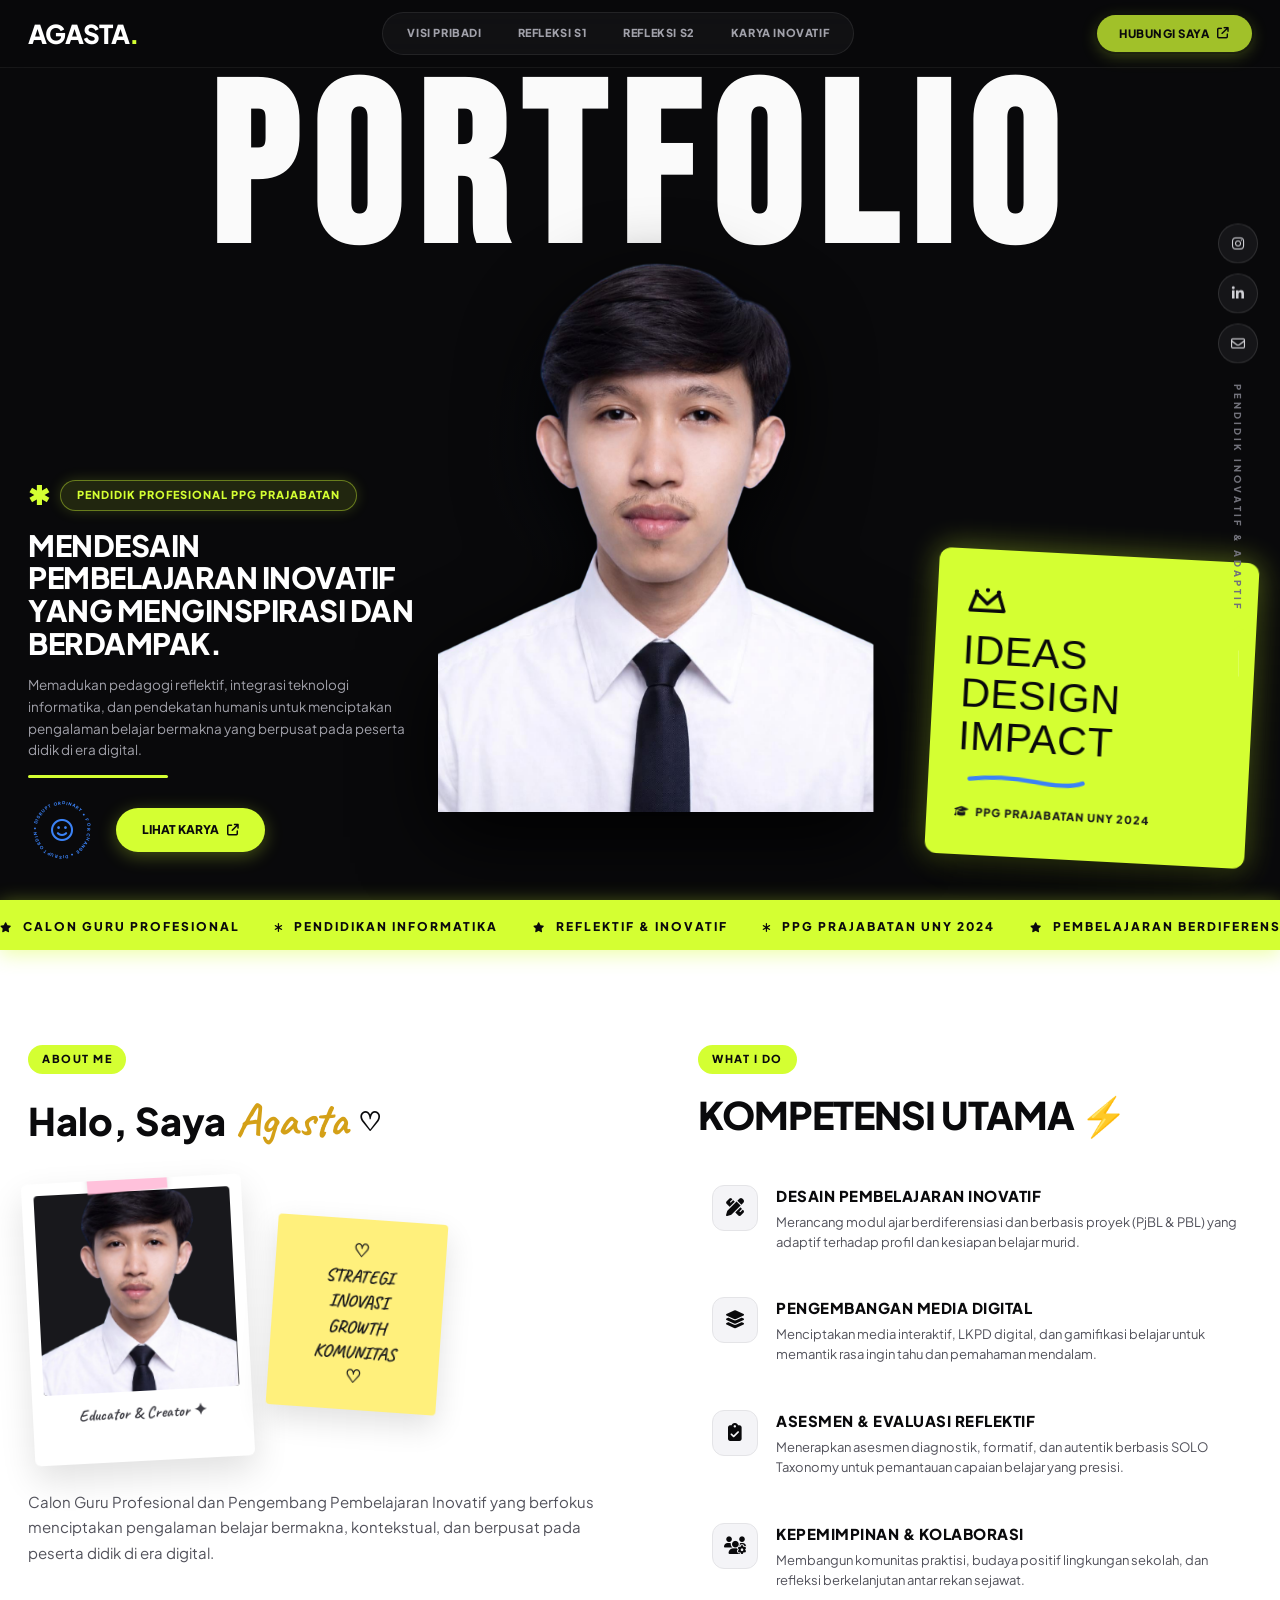
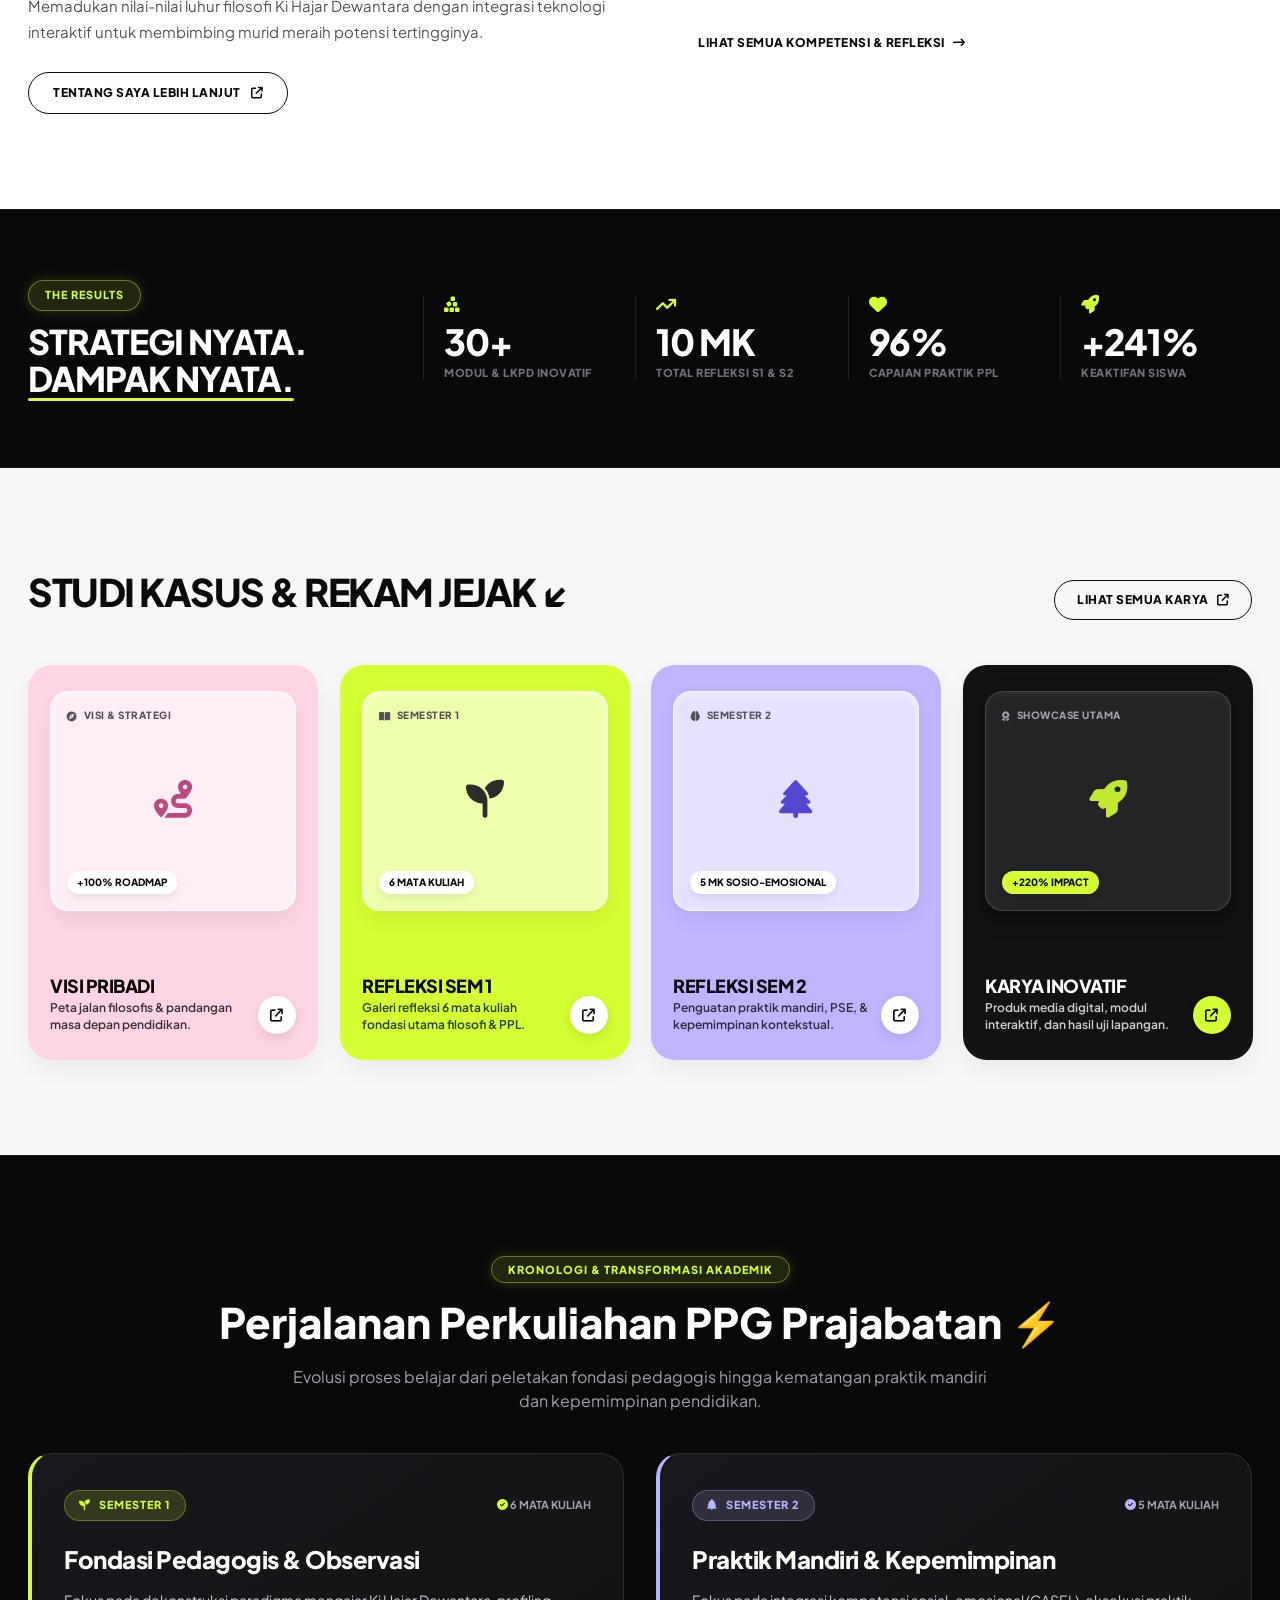
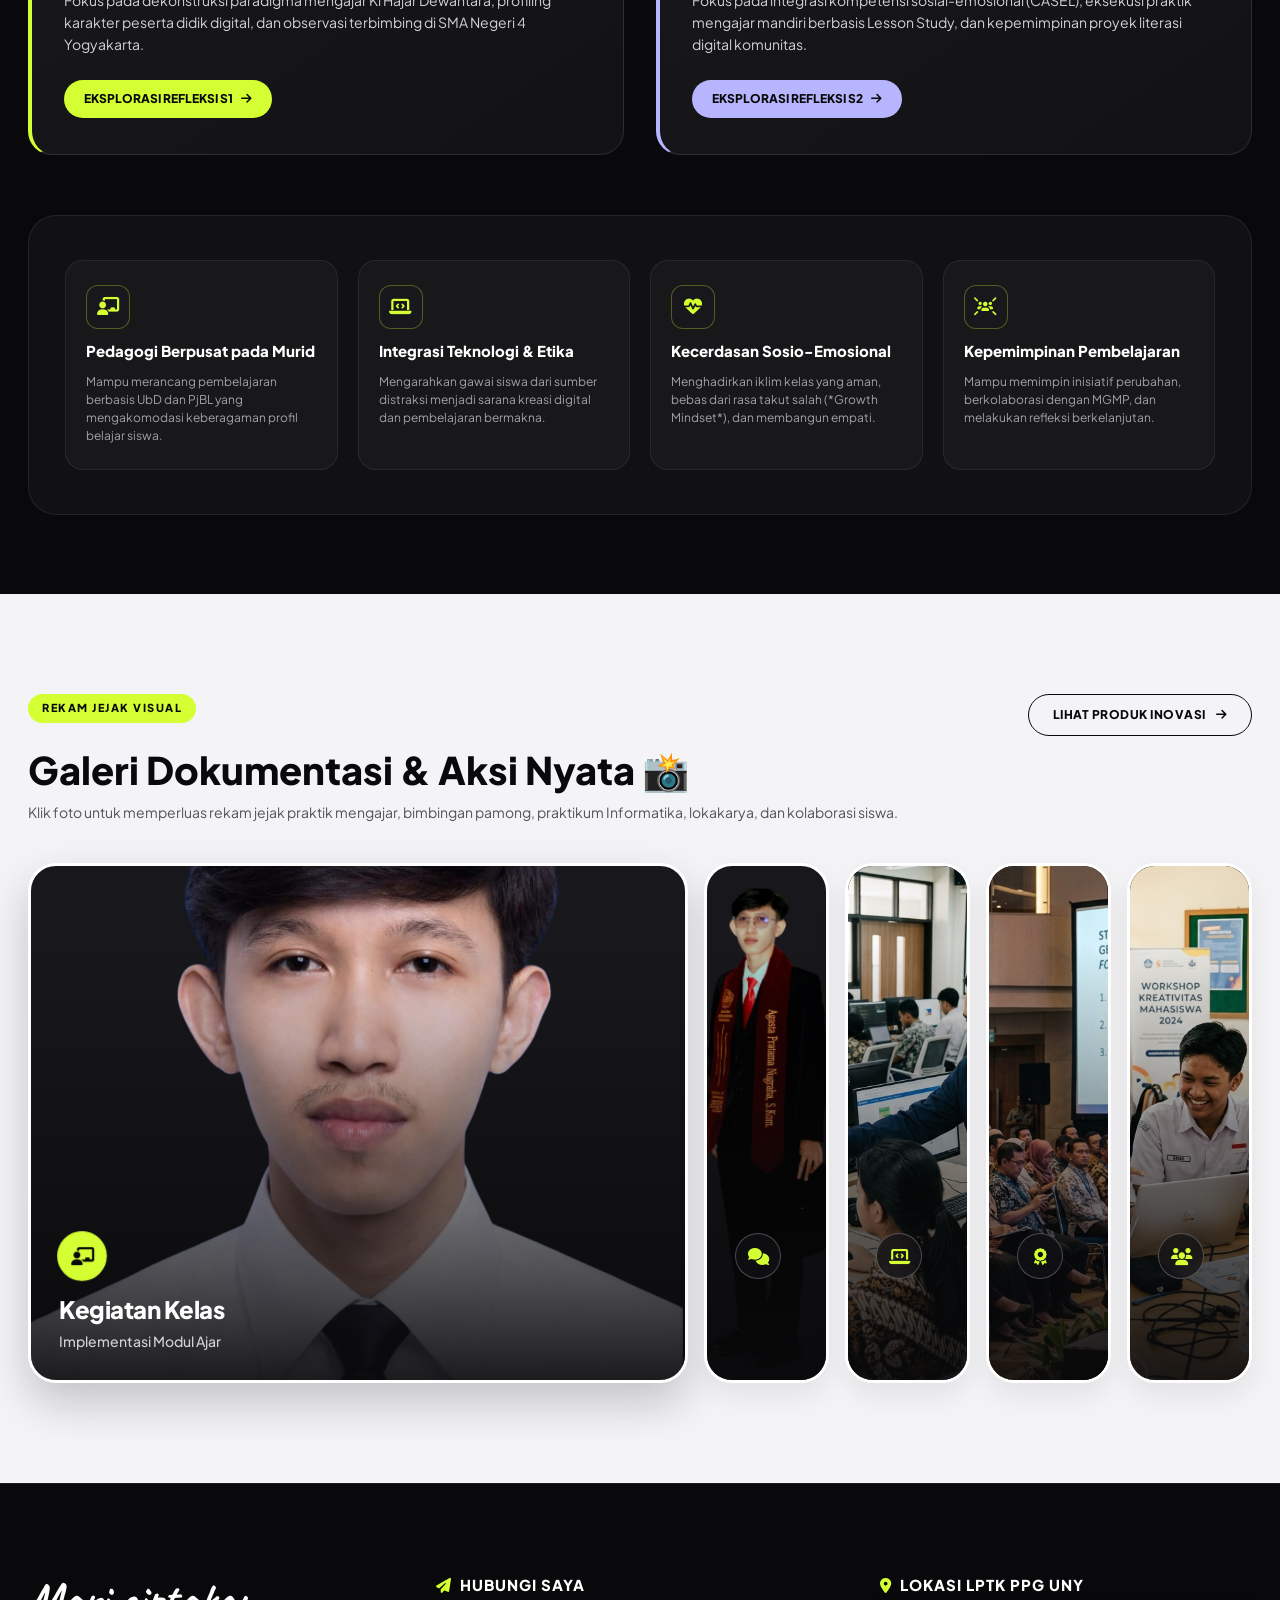
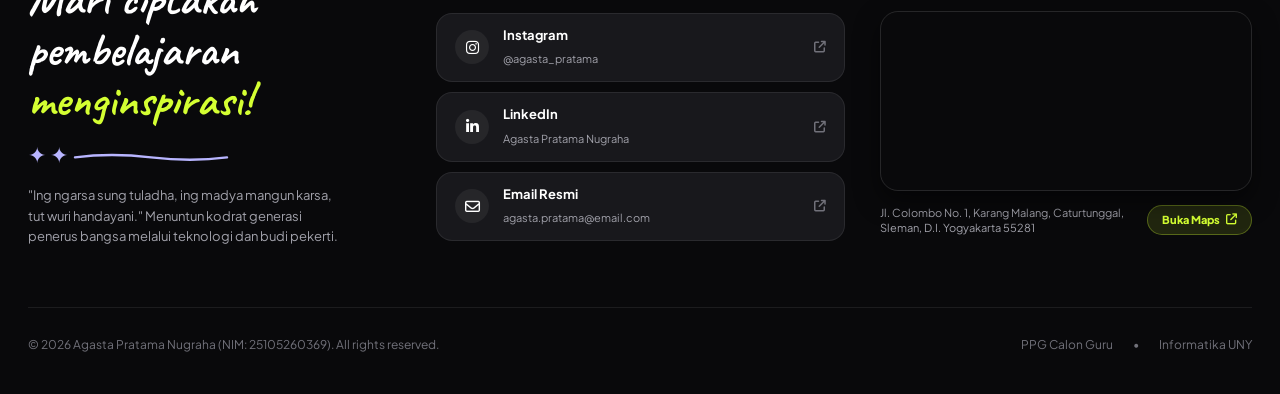
==== commit dfdb6c69: "update index" ====
--- a/index.html
+++ b/index.html
@@ -1,804 +1,1043 @@
 <!doctype html>
 <html lang="id">
-
-<head>
-  <meta charset="UTF-8" />
-  <meta name="viewport" content="width=device-width, initial-scale=1.0" />
-  <title>E-Portofolio PPG | Agasta Pratama Nugraha</title>
-
-  <!-- Google Fonts: Plus Jakarta Sans, Caveat, Bebas Neue, Permanent Marker -->
-  <link rel="preconnect" href="https://fonts.googleapis.com" />
-  <link rel="preconnect" href="https://fonts.gstatic.com" crossorigin />
-  <link
-    href="https://fonts.googleapis.com/css2?family=Bebas+Neue&family=Caveat:wght@600;700&family=Permanent+Marker&family=Plus+Jakarta+Sans:ital,wght@0,400;0,500;0,600;0,700;0,800;0,900;1,700&display=swap"
-    rel="stylesheet" />
-
-  <!-- FontAwesome Icons -->
-  <link rel="stylesheet" href="https://cdnjs.cloudflare.com/ajax/libs/font-awesome/6.4.0/css/all.min.css" />
-
-  <!-- CSS External & Interactive Animations -->
-  <link rel="stylesheet" href="css/beranda.css" />
-  <link rel="stylesheet" href="css/animations.css" />
-</head>
-
-<body>
-  <!-- ==========================================================================
+  <head>
+    <meta charset="UTF-8" />
+    <meta name="viewport" content="width=device-width, initial-scale=1.0" />
+    <title>E-Portofolio PPG | Agasta Pratama Nugraha</title>
+
+    <!-- Google Fonts: Plus Jakarta Sans, Caveat, Bebas Neue, Permanent Marker -->
+    <link rel="preconnect" href="https://fonts.googleapis.com" />
+    <link rel="preconnect" href="https://fonts.gstatic.com" crossorigin />
+    <link
+      href="https://fonts.googleapis.com/css2?family=Bebas+Neue&family=Caveat:wght@600;700&family=Permanent+Marker&family=Plus+Jakarta+Sans:ital,wght@0,400;0,500;0,600;0,700;0,800;0,900;1,700&display=swap"
+      rel="stylesheet"
+    />
+
+    <!-- FontAwesome Icons -->
+    <link
+      rel="stylesheet"
+      href="https://cdnjs.cloudflare.com/ajax/libs/font-awesome/6.4.0/css/all.min.css"
+    />
+
+    <!-- CSS External & Interactive Animations -->
+    <link rel="stylesheet" href="css/index.css" />
+    <link rel="stylesheet" href="css/animations.css" />
+  </head>
+
+  <body>
+    <!-- ==========================================================================
        INTRO / SPLASH / PRELOADER SCREEN (OPENING ANIMATION)
        ========================================================================== -->
-  <div class="intro-splash-overlay" id="introSplash">
-    <div class="intro-bg-grid"></div>
-    <div class="intro-content-card">
-      <div class="intro-badge-avatar">
-        <div class="intro-avatar-ring"></div>
-        <div class="intro-avatar-img-wrap">
-          <img src="foto.png" alt="Agasta Pratama Nugraha"
-            onerror="this.src='https://dummyimage.com/180x180/18181c/d4ff32.png&text=Agasta'" />
-        </div>
-      </div>
-
-      <div class="intro-sub-tag">
-        <span class="dot"></span> PPG CALON GURU INFORMATIKA
-      </div>
-
-      <h1 class="intro-name-title">
-        AGASTA PRATAMA <span>NUGRAHA</span>
-      </h1>
-      <p class="intro-desc-role">
-        NIM: 25105260369 • Kelas B/Informatika • Universitas Negeri Yogyakarta
-      </p>
-
-      <div class="intro-progress-container">
-        <div class="intro-progress-bar" id="splashProgressBar"></div>
-      </div>
-      <div class="intro-status-text" id="splashStatusText">
-        Memuat portofolio pembelajaran interaktif...
-      </div>
-
-      <button class="intro-enter-btn" id="splashEnterBtn">
-        MASUK PORTOFOLIO <i class="fa-solid fa-arrow-right"></i>
-      </button>
+    <div class="intro-splash-overlay" id="introSplash">
+      <div class="intro-bg-grid"></div>
+      <div class="intro-content-card">
+        <div class="intro-badge-avatar">
+          <div class="intro-avatar-ring"></div>
+          <div class="intro-avatar-img-wrap">
+            <img
+              src="foto.png"
+              alt="Agasta Pratama Nugraha"
+              onerror="
+                this.src =
+                  'https://dummyimage.com/180x180/18181c/d4ff32.png&text=Agasta'
+              "
+            />
+          </div>
+        </div>
+
+        <div class="intro-sub-tag">
+          <span class="dot"></span> PPG CALON GURU INFORMATIKA
+        </div>
+
+        <h1 class="intro-name-title">AGASTA PRATAMA <span>NUGRAHA</span></h1>
+        <p class="intro-desc-role">
+          NIM: 25105260369 • Kelas B/Informatika • Universitas Negeri Yogyakarta
+        </p>
+
+        <div class="intro-progress-container">
+          <div class="intro-progress-bar" id="splashProgressBar"></div>
+        </div>
+        <div class="intro-status-text" id="splashStatusText">
+          Memuat portofolio pembelajaran interaktif...
+        </div>
+
+        <button class="intro-enter-btn" id="splashEnterBtn">
+          MASUK PORTOFOLIO <i class="fa-solid fa-arrow-right"></i>
+        </button>
+      </div>
     </div>
-  </div>
-
-  <!-- STICKY VERTICAL SOCIAL BAR (Right Side) -->
-  <aside class="sticky-social-bar" aria-label="Social Media Bar">
-    <div class="social-icons-vertical">
-      <a href="https://instagram.com" target="_blank" rel="noopener noreferrer" aria-label="Instagram">
-        <i class="fa-brands fa-instagram"></i>
-      </a>
-      <a href="https://linkedin.com" target="_blank" rel="noopener noreferrer" aria-label="LinkedIn">
-        <i class="fa-brands fa-linkedin-in"></i>
-      </a>
-      <a href="mailto:agasta.pratama@email.com" aria-label="Email">
-        <i class="fa-regular fa-envelope"></i>
-      </a>
+
+    <!-- STICKY VERTICAL SOCIAL BAR (Right Side) -->
+    <aside class="sticky-social-bar" aria-label="Social Media Bar">
+      <div class="social-icons-vertical">
+        <a
+          href="https://instagram.com"
+          target="_blank"
+          rel="noopener noreferrer"
+          aria-label="Instagram"
+        >
+          <i class="fa-brands fa-instagram"></i>
+        </a>
+        <a
+          href="https://linkedin.com"
+          target="_blank"
+          rel="noopener noreferrer"
+          aria-label="LinkedIn"
+        >
+          <i class="fa-brands fa-linkedin-in"></i>
+        </a>
+        <a href="mailto:agasta.pratama@email.com" aria-label="Email">
+          <i class="fa-regular fa-envelope"></i>
+        </a>
+      </div>
+      <div class="vertical-text-tag">
+        <span>PENDIDIK INOVATIF & ADAPTIF</span>
+        <span class="sparkle-doodle">✦</span>
+      </div>
+    </aside>
+
+    <!-- FLOATING NAVBAR (BRAND "AGASTA." AS HOME BUTTON) -->
+    <nav class="navbar">
+      <div class="nav-container">
+        <!-- Brand AGASTA. acts as home button -->
+        <a href="index.html" class="logo">AGASTA<span>.</span></a>
+
+        <!-- Hamburger Button (Mobile) -->
+        <button class="hamburger" id="hamburger" aria-label="Toggle menu">
+          <span></span>
+          <span></span>
+          <span></span>
+        </button>
+
+        <ul class="nav-links" id="navLinks">
+          <li><a href="visi.html">VISI PRIBADI</a></li>
+          <li><a href="refleksi-s1.html">REFLEKSI S1</a></li>
+          <li><a href="refleksi-s2.html">REFLEKSI S2</a></li>
+          <li><a href="inovasi.html">KARYA INOVATIF</a></li>
+        </ul>
+
+        <div class="nav-cta">
+          <a href="#kontak" class="btn-pill-neon pulse-badge">
+            HUBUNGI SAYA <i class="fa-solid fa-arrow-up-right-from-square"></i>
+          </a>
+        </div>
+      </div>
+    </nav>
+
+    <!-- HERO SECTION (MATCHING EXACT COMPOSITION FROM GAMBAR 1) -->
+    <header class="hero-section" id="hero">
+      <!-- Giant Bold Condensed "PORTFOLIO" spanning the Top (From Gambar 1) -->
+      <div class="hero-giant-top-title">PORTFOLIO</div>
+
+      <!-- Main 3-Column Stage Overlapping Title -->
+      <div class="container hero-g1-stage">
+        <!-- KOLOM KIRI: Asterisk, Bold Statement, Subtext, Blue Smiley Stamp -->
+        <div class="hero-g1-left reveal-left">
+          <div class="g1-asterisk-badge">
+            <span class="g1-asterisk-icon">✱</span>
+            <span class="g1-badge-pill"
+              >PENDIDIK PROFESIONAL PPG PRAJABATAN</span
+            >
+          </div>
+
+          <h1 class="g1-mission-title">
+            MENDESAIN PEMBELAJARAN INOVATIF YANG MENGINSPIRASI DAN BERDAMPAK.
+          </h1>
+
+          <p class="g1-mission-desc">
+            Memadukan pedagogi reflektif, integrasi teknologi informatika, dan
+            pendekatan humanis untuk menciptakan pengalaman belajar bermakna
+            yang berpusat pada peserta didik di era digital.
+          </p>
+
+          <div class="g1-divider-line"></div>
+
+          <!-- Bottom Row: CTA Button & Rotating Blue Smiley Stamp (From Gambar 1) -->
+          <div class="g1-left-bottom-row">
+            <div class="g1-smiley-stamp-wrap floating-rotate">
+              <svg viewBox="0 0 160 160" class="g1-stamp-svg">
+                <path
+                  id="g1StampPath"
+                  d="M 80, 80 m -60, 0 a 60,60 0 1,1 120,0 a 60,60 0 1,1 -120,0"
+                  fill="none"
+                />
+                <text>
+                  <textPath href="#g1StampPath">
+                    • DISRUPT ORDINARY • FOR CHANGE • DISRUPT ORDINARY
+                  </textPath>
+                </text>
+              </svg>
+              <div class="g1-stamp-center-smiley">
+                <i class="fa-regular fa-face-smile"></i>
+              </div>
+            </div>
+
+            <a href="#karya" class="btn-g1-cta">
+              LIHAT KARYA <i class="fa-solid fa-arrow-up-right-from-square"></i>
+            </a>
+          </div>
+        </div>
+
+        <!-- KOLOM TENGAH: Foto Agasta Center Focus Overlapping Title -->
+        <div class="hero-g1-center reveal-scale delay-200">
+          <img
+            src="foto.png"
+            alt="Agasta Pratama Nugraha"
+            class="hero-g1-portrait"
+            onerror="
+              this.src =
+                'https://dummyimage.com/600x800/18181c/d4ff32.png&text=Foto+Agasta+(PNG)'
+            "
+          />
+        </div>
+
+        <!-- KOLOM KANAN: Angled Neon Lime Poster with Crown & Graffiti Words (From Gambar 1) -->
+        <div class="hero-g1-right reveal-right delay-300">
+          <div class="g1-neon-card-poster shimmer-hover">
+            <!-- Crown Doodle SVG -->
+            <svg
+              class="poster-crown-icon floating-gentle"
+              viewBox="0 0 50 40"
+              fill="none"
+              xmlns="http://www.w3.org/2000/svg"
+            >
+              <path
+                d="M5 32 L 12 12 L 25 24 L 38 12 L 45 32 Z"
+                stroke="#09090b"
+                stroke-width="4"
+                stroke-linecap="round"
+                stroke-linejoin="round"
+              />
+              <circle cx="12" cy="10" r="2.5" fill="#09090b" />
+              <circle cx="25" cy="8" r="2.5" fill="#09090b" />
+              <circle cx="38" cy="10" r="2.5" fill="#09090b" />
+            </svg>
+
+            <!-- Graffiti Words -->
+            <div class="poster-graffiti-words">
+              IDEAS<br />
+              DESIGN<br />
+              IMPACT
+            </div>
+
+            <!-- Blue Brush Underline SVG -->
+            <svg
+              class="poster-brush-underline"
+              viewBox="0 0 140 14"
+              fill="none"
+              xmlns="http://www.w3.org/2000/svg"
+            >
+              <path
+                d="M4 8 Q 40 2 80 8 T 136 7"
+                stroke="#3b82f6"
+                stroke-width="5"
+                stroke-linecap="round"
+              />
+            </svg>
+
+            <div class="poster-footer-text">
+              <i class="fa-solid fa-graduation-cap"></i> PPG PRAJABATAN UNY 2024
+            </div>
+          </div>
+        </div>
+      </div>
+    </header>
+
+    <!-- NEON MARQUEE TICKER (PPG, INFORMATIKA, PENDIDIKAN, REFLEKSI, INOVASI) -->
+    <div class="neon-marquee-bar" aria-label="Running ticker banner">
+      <div class="marquee-track">
+        <span><i class="fa-solid fa-star"></i> CALON GURU PROFESIONAL</span>
+        <span><i class="fa-solid fa-asterisk"></i> PENDIDIKAN INFORMATIKA</span>
+        <span><i class="fa-solid fa-star"></i> REFLEKTIF & INOVATIF</span>
+        <span
+          ><i class="fa-solid fa-asterisk"></i> PPG PRAJABATAN UNY 2024</span
+        >
+        <span
+          ><i class="fa-solid fa-star"></i> PEMBELAJARAN BERDIFERENSIASI</span
+        >
+        <span
+          ><i class="fa-solid fa-asterisk"></i> INTEGRASI TEKNOLOGI ABAD
+          21</span
+        >
+        <span><i class="fa-solid fa-star"></i> MERDEKA BELAJAR</span>
+        <!-- Repeat for smooth loop -->
+        <span><i class="fa-solid fa-star"></i> CALON GURU PROFESIONAL</span>
+        <span><i class="fa-solid fa-asterisk"></i> PENDIDIKAN INFORMATIKA</span>
+        <span><i class="fa-solid fa-star"></i> REFLEKTIF & INOVATIF</span>
+        <span
+          ><i class="fa-solid fa-asterisk"></i> PPG PRAJABATAN UNY 2024</span
+        >
+        <span
+          ><i class="fa-solid fa-star"></i> PEMBELAJARAN BERDIFERENSIASI</span
+        >
+        <span
+          ><i class="fa-solid fa-asterisk"></i> INTEGRASI TEKNOLOGI ABAD
+          21</span
+        >
+        <span><i class="fa-solid fa-star"></i> MERDEKA BELAJAR</span>
+      </div>
     </div>
-    <div class="vertical-text-tag">
-      <span>PENDIDIK INOVATIF & ADAPTIF</span>
-      <span class="sparkle-doodle">✦</span>
-    </div>
-  </aside>
-
-  <!-- FLOATING NAVBAR (BRAND "AGASTA." AS HOME BUTTON) -->
-  <nav class="navbar">
-    <div class="nav-container">
-      <!-- Brand AGASTA. acts as home button -->
-      <a href="beranda.html" class="logo">AGASTA<span>.</span></a>
-
-      <!-- Hamburger Button (Mobile) -->
-      <button class="hamburger" id="hamburger" aria-label="Toggle menu">
-        <span></span>
-        <span></span>
-        <span></span>
-      </button>
-
-      <ul class="nav-links" id="navLinks">
-        <li><a href="visi.html">VISI PRIBADI</a></li>
-        <li><a href="refleksi-s1.html">REFLEKSI S1</a></li>
-        <li><a href="refleksi-s2.html">REFLEKSI S2</a></li>
-        <li><a href="inovasi.html">KARYA INOVATIF</a></li>
-      </ul>
-
-      <div class="nav-cta">
-        <a href="#kontak" class="btn-pill-neon pulse-badge">
-          HUBUNGI SAYA <i class="fa-solid fa-arrow-up-right-from-square"></i>
-        </a>
-      </div>
-    </div>
-  </nav>
-
-  <!-- HERO SECTION (MATCHING EXACT COMPOSITION FROM GAMBAR 1) -->
-  <header class="hero-section" id="hero">
-    <!-- Giant Bold Condensed "PORTFOLIO" spanning the Top (From Gambar 1) -->
-    <div class="hero-giant-top-title">
-      PORTFOLIO
-    </div>
-
-    <!-- Main 3-Column Stage Overlapping Title -->
-    <div class="container hero-g1-stage">
-      <!-- KOLOM KIRI: Asterisk, Bold Statement, Subtext, Blue Smiley Stamp -->
-      <div class="hero-g1-left reveal-left">
-        <div class="g1-asterisk-badge">
-          <span class="g1-asterisk-icon">✱</span>
-          <span class="g1-badge-pill">PENDIDIK PROFESIONAL PPG PRAJABATAN</span>
-        </div>
-
-        <h1 class="g1-mission-title">
-          MENDESAIN PEMBELAJARAN INOVATIF YANG MENGINSPIRASI DAN BERDAMPAK.
-        </h1>
-
-        <p class="g1-mission-desc">
-          Memadukan pedagogi reflektif, integrasi teknologi informatika, dan pendekatan humanis untuk menciptakan
-          pengalaman belajar bermakna yang berpusat pada peserta didik di era digital.
-        </p>
-
-        <div class="g1-divider-line"></div>
-
-        <!-- Bottom Row: CTA Button & Rotating Blue Smiley Stamp (From Gambar 1) -->
-        <div class="g1-left-bottom-row">
-          <div class="g1-smiley-stamp-wrap floating-rotate">
-            <svg viewBox="0 0 160 160" class="g1-stamp-svg">
-              <path id="g1StampPath" d="M 80, 80 m -60, 0 a 60,60 0 1,1 120,0 a 60,60 0 1,1 -120,0" fill="none" />
-              <text>
-                <textPath href="#g1StampPath">
-                  • DISRUPT ORDINARY • FOR CHANGE • DISRUPT ORDINARY
-                </textPath>
-              </text>
-            </svg>
-            <div class="g1-stamp-center-smiley">
-              <i class="fa-regular fa-face-smile"></i>
-            </div>
-          </div>
-
-          <a href="#karya" class="btn-g1-cta">
-            LIHAT KARYA <i class="fa-solid fa-arrow-up-right-from-square"></i>
+
+    <!-- SECTION 2: WHITE BENTO (ABOUT ME & WHAT I DO / SERVICES) -->
+    <section class="about-services-section" id="tentang">
+      <div class="container about-services-grid">
+        <!-- LEFT COLUMN: ABOUT ME with POLAROID & STICKY NOTE -->
+        <div class="about-col reveal-left">
+          <span class="badge-lilac">ABOUT ME</span>
+          <h2 class="about-heading">
+            Halo, Saya <span class="about-handwriting">Agasta</span>
+            <span class="heart-doodle">♡</span>
+          </h2>
+
+          <div class="polaroid-sticky-wrapper">
+            <!-- Polaroid Card with Washi Tape -->
+            <div class="polaroid-card shimmer-hover">
+              <div class="washi-tape-pink"></div>
+              <div class="polaroid-img-box">
+                <img
+                  src="foto.png"
+                  alt="Agasta Pratama"
+                  onerror="
+                    this.src =
+                      'https://dummyimage.com/300x300/18181c/ffffff.png&text=Agasta+Polaroid'
+                  "
+                />
+              </div>
+              <p class="polaroid-caption">Educator & Creator ✦</p>
+            </div>
+
+            <!-- Yellow Sticky Note -->
+            <div class="sticky-note-yellow floating-gentle">
+              <div class="sticky-note-content">
+                ♡<br />
+                STRATEGI<br />
+                INOVASI<br />
+                GROWTH<br />
+                KOMUNITAS<br />
+                ♡
+              </div>
+            </div>
+          </div>
+
+          <p class="about-bio-text">
+            Calon Guru Profesional dan Pengembang Pembelajaran Inovatif yang
+            berfokus menciptakan pengalaman belajar bermakna, kontekstual, dan
+            berpusat pada peserta didik di era digital.
+          </p>
+          <p class="about-bio-text">
+            Memadukan nilai-nilai luhur filosofi Ki Hajar Dewantara dengan
+            integrasi teknologi interaktif untuk membimbing murid meraih potensi
+            tertingginya.
+          </p>
+
+          <a href="visi.html" class="btn-outline-pill">
+            TENTANG SAYA LEBIH LANJUT
+            <i class="fa-solid fa-arrow-up-right-from-square"></i>
           </a>
         </div>
-      </div>
-
-      <!-- KOLOM TENGAH: Foto Agasta Center Focus Overlapping Title -->
-      <div class="hero-g1-center reveal-scale delay-200">
-        <img src="foto.png" alt="Agasta Pratama Nugraha" class="hero-g1-portrait"
-          onerror="this.src='https://dummyimage.com/600x800/18181c/d4ff32.png&text=Foto+Agasta+(PNG)'" />
-      </div>
-
-      <!-- KOLOM KANAN: Angled Neon Lime Poster with Crown & Graffiti Words (From Gambar 1) -->
-      <div class="hero-g1-right reveal-right delay-300">
-        <div class="g1-neon-card-poster shimmer-hover">
-          <!-- Crown Doodle SVG -->
-          <svg class="poster-crown-icon floating-gentle" viewBox="0 0 50 40" fill="none"
-            xmlns="http://www.w3.org/2000/svg">
-            <path d="M5 32 L 12 12 L 25 24 L 38 12 L 45 32 Z" stroke="#09090b" stroke-width="4" stroke-linecap="round"
-              stroke-linejoin="round" />
-            <circle cx="12" cy="10" r="2.5" fill="#09090b" />
-            <circle cx="25" cy="8" r="2.5" fill="#09090b" />
-            <circle cx="38" cy="10" r="2.5" fill="#09090b" />
-          </svg>
-
-          <!-- Graffiti Words -->
-          <div class="poster-graffiti-words">
-            IDEAS<br />
-            DESIGN<br />
-            IMPACT
-          </div>
-
-          <!-- Blue Brush Underline SVG -->
-          <svg class="poster-brush-underline" viewBox="0 0 140 14" fill="none" xmlns="http://www.w3.org/2000/svg">
-            <path d="M4 8 Q 40 2 80 8 T 136 7" stroke="#3b82f6" stroke-width="5" stroke-linecap="round" />
-          </svg>
-
-          <div class="poster-footer-text">
-            <i class="fa-solid fa-graduation-cap"></i> PPG PRAJABATAN UNY 2024
-          </div>
-        </div>
-      </div>
-    </div>
-  </header>
-
-  <!-- NEON MARQUEE TICKER (PPG, INFORMATIKA, PENDIDIKAN, REFLEKSI, INOVASI) -->
-  <div class="neon-marquee-bar" aria-label="Running ticker banner">
-    <div class="marquee-track">
-      <span><i class="fa-solid fa-star"></i> CALON GURU PROFESIONAL</span>
-      <span><i class="fa-solid fa-asterisk"></i> PENDIDIKAN INFORMATIKA</span>
-      <span><i class="fa-solid fa-star"></i> REFLEKTIF & INOVATIF</span>
-      <span><i class="fa-solid fa-asterisk"></i> PPG PRAJABATAN UNY 2024</span>
-      <span><i class="fa-solid fa-star"></i> PEMBELAJARAN BERDIFERENSIASI</span>
-      <span><i class="fa-solid fa-asterisk"></i> INTEGRASI TEKNOLOGI ABAD 21</span>
-      <span><i class="fa-solid fa-star"></i> MERDEKA BELAJAR</span>
-      <!-- Repeat for smooth loop -->
-      <span><i class="fa-solid fa-star"></i> CALON GURU PROFESIONAL</span>
-      <span><i class="fa-solid fa-asterisk"></i> PENDIDIKAN INFORMATIKA</span>
-      <span><i class="fa-solid fa-star"></i> REFLEKTIF & INOVATIF</span>
-      <span><i class="fa-solid fa-asterisk"></i> PPG PRAJABATAN UNY 2024</span>
-      <span><i class="fa-solid fa-star"></i> PEMBELAJARAN BERDIFERENSIASI</span>
-      <span><i class="fa-solid fa-asterisk"></i> INTEGRASI TEKNOLOGI ABAD 21</span>
-      <span><i class="fa-solid fa-star"></i> MERDEKA BELAJAR</span>
-    </div>
-  </div>
-
-  <!-- SECTION 2: WHITE BENTO (ABOUT ME & WHAT I DO / SERVICES) -->
-  <section class="about-services-section" id="tentang">
-    <div class="container about-services-grid">
-      <!-- LEFT COLUMN: ABOUT ME with POLAROID & STICKY NOTE -->
-      <div class="about-col reveal-left">
-        <span class="badge-lilac">ABOUT ME</span>
-        <h2 class="about-heading">
-          Halo, Saya <span class="about-handwriting">Agasta</span> <span class="heart-doodle">♡</span>
-        </h2>
-
-        <div class="polaroid-sticky-wrapper">
-          <!-- Polaroid Card with Washi Tape -->
-          <div class="polaroid-card shimmer-hover">
-            <div class="washi-tape-pink"></div>
-            <div class="polaroid-img-box">
-              <img src="foto.png" alt="Agasta Pratama"
-                onerror="this.src='https://dummyimage.com/300x300/18181c/ffffff.png&text=Agasta+Polaroid'" />
-            </div>
-            <p class="polaroid-caption">Educator & Creator ✦</p>
-          </div>
-
-          <!-- Yellow Sticky Note -->
-          <div class="sticky-note-yellow floating-gentle">
-            <div class="sticky-note-content">
-              ♡<br />
-              STRATEGI<br />
-              INOVASI<br />
-              GROWTH<br />
-              KOMUNITAS<br />
-              ♡
-            </div>
-          </div>
-        </div>
-
-        <p class="about-bio-text">
-          Calon Guru Profesional dan Pengembang Pembelajaran Inovatif yang berfokus menciptakan pengalaman belajar
-          bermakna, kontekstual, dan berpusat pada peserta didik di era digital.
-        </p>
-        <p class="about-bio-text">
-          Memadukan nilai-nilai luhur filosofi Ki Hajar Dewantara dengan integrasi teknologi interaktif untuk membimbing
-          murid meraih potensi tertingginya.
-        </p>
-
-        <a href="visi.html" class="btn-outline-pill">
-          TENTANG SAYA LEBIH LANJUT <i class="fa-solid fa-arrow-up-right-from-square"></i>
-        </a>
-      </div>
-
-      <!-- RIGHT COLUMN: WHAT I DO / KOMPETENSI -->
-      <div class="services-col reveal-right delay-200">
-        <span class="badge-black">WHAT I DO</span>
-        <h2 class="services-heading">
-          KOMPETENSI UTAMA ⚡
-        </h2>
-
-        <div class="services-list">
-          <!-- Item 1 -->
-          <div class="service-item reveal delay-100">
-            <div class="service-icon-box">
-              <i class="fa-solid fa-pen-ruler"></i>
-            </div>
-            <div class="service-info">
-              <h4>Desain Pembelajaran Inovatif</h4>
-              <p>Merancang modul ajar berdiferensiasi dan berbasis proyek (PjBL & PBL) yang adaptif terhadap profil dan
-                kesiapan belajar murid.</p>
-            </div>
-          </div>
-
-          <!-- Item 2 -->
-          <div class="service-item reveal delay-200">
-            <div class="service-icon-box">
-              <i class="fa-solid fa-layer-group"></i>
-            </div>
-            <div class="service-info">
-              <h4>Pengembangan Media Digital</h4>
-              <p>Menciptakan media interaktif, LKPD digital, dan gamifikasi belajar untuk memantik rasa ingin tahu dan
-                pemahaman mendalam.</p>
-            </div>
-          </div>
-
-          <!-- Item 3 -->
-          <div class="service-item reveal delay-300">
-            <div class="service-icon-box">
-              <i class="fa-solid fa-clipboard-check"></i>
-            </div>
-            <div class="service-info">
-              <h4>Asesmen & Evaluasi Reflektif</h4>
-              <p>Menerapkan asesmen diagnostik, formatif, dan autentik berbasis SOLO Taxonomy untuk pemantauan capaian
-                belajar yang presisi.</p>
-            </div>
-          </div>
-
-          <!-- Item 4 -->
-          <div class="service-item reveal delay-400">
-            <div class="service-icon-box">
-              <i class="fa-solid fa-users-gear"></i>
-            </div>
-            <div class="service-info">
-              <h4>Kepemimpinan & Kolaborasi</h4>
-              <p>Membangun komunitas praktisi, budaya positif lingkungan sekolah, dan refleksi berkelanjutan antar rekan
-                sejawat.</p>
-            </div>
-          </div>
-        </div>
-
-        <a href="refleksi-s1.html" class="services-footer-link">
-          LIHAT SEMUA KOMPETENSI & REFLEKSI <i class="fa-solid fa-arrow-right-long"></i>
-        </a>
-      </div>
-    </div>
-  </section>
-
-  <!-- SECTION 3: DARK STATS BAR (REAL STRATEGIES. REAL RESULTS.) -->
-  <section class="results-stats-section">
-    <div class="container results-grid">
-      <div class="results-left reveal-left">
-        <span class="badge-outline-results">THE RESULTS</span>
-        <h2 class="results-title">
-          STRATEGI NYATA.<br />
-          <span class="neon-underline-text">DAMPAK NYATA.</span>
-        </h2>
-      </div>
-
-      <div class="stats-4col">
-        <!-- Metric 1 -->
-        <div class="stat-metric-item reveal-scale delay-100">
-          <i class="fa-solid fa-cubes-stacked stat-icon"></i>
-          <span class="stat-big-num" data-counter-target="32" data-counter-suffix="+">0+</span>
-          <span class="stat-label-text">MODUL & LKPD INOVATIF</span>
-        </div>
-
-        <!-- Metric 2 -->
-        <div class="stat-metric-item reveal-scale delay-200">
-          <i class="fa-solid fa-arrow-trend-up stat-icon"></i>
-          <span class="stat-big-num" data-counter-target="11" data-counter-suffix=" MK">0 MK</span>
-          <span class="stat-label-text">TOTAL REFLEKSI S1 & S2</span>
-        </div>
-
-        <!-- Metric 3 -->
-        <div class="stat-metric-item reveal-scale delay-300">
-          <i class="fa-solid fa-heart stat-icon"></i>
-          <span class="stat-big-num" data-counter-target="100" data-counter-suffix="%">0%</span>
-          <span class="stat-label-text">CAPAIAN PRAKTIK PPL</span>
-        </div>
-
-        <!-- Metric 4 -->
-        <div class="stat-metric-item reveal-scale delay-400">
-          <i class="fa-solid fa-rocket stat-icon"></i>
-          <span class="stat-big-num" data-counter-target="250" data-counter-prefix="+"
-            data-counter-suffix="%">+0%</span>
-          <span class="stat-label-text">KEAKTIFAN SISWA</span>
-        </div>
-      </div>
-    </div>
-  </section>
-
-  <!-- SECTION 4: FEATURED WORK (MATCHING EXACT COLORFUL CARDS FROM IMAGE 2) -->
-  <section class="featured-work-section" id="karya">
-    <div class="container">
-      <div class="section-top-bar reveal">
-        <div class="featured-heading-wrap">
-          <h2 class="featured-heading">STUDI KASUS & REKAM JEJAK ↙</h2>
-        </div>
-        <a href="inovasi.html" class="btn-pill-light">
-          LIHAT SEMUA KARYA <i class="fa-solid fa-arrow-up-right-from-square"></i>
-        </a>
-      </div>
-
-      <div class="bento-work-grid">
-        <!-- CARD 1: VISI PRIBADI (PASTEL PINK) -->
-        <a href="visi.html" class="bento-work-card card-pink reveal-scale delay-100 shimmer-hover">
-          <div class="phone-mockup-frame">
-            <div class="mockup-inner-screen">
-              <div class="mockup-top-meta">
-                <i class="fa-solid fa-compass"></i>
-                <span>VISI & STRATEGI</span>
-              </div>
-              <div class="mockup-center-icon">
-                <i class="fa-solid fa-route"></i>
-              </div>
-              <div class="mockup-growth-pill">
-                +100% ROADMAP
-              </div>
-            </div>
-          </div>
-          <div class="card-meta-bottom">
-            <div class="card-title-group">
-              <h3>VISI PRIBADI</h3>
-              <p>Peta jalan filosofis & pandangan masa depan pendidikan.</p>
-            </div>
-            <div class="card-circle-btn">
-              <i class="fa-solid fa-arrow-up-right-from-square"></i>
-            </div>
-          </div>
-        </a>
-
-        <!-- CARD 2: REFLEKSI SEMESTER 1 (NEON LIME) -->
-        <a href="refleksi-s1.html" class="bento-work-card card-lime reveal-scale delay-200 shimmer-hover">
-          <div class="phone-mockup-frame">
-            <div class="mockup-inner-screen">
-              <div class="mockup-top-meta">
-                <i class="fa-solid fa-book-open"></i>
-                <span>SEMESTER 1</span>
-              </div>
-              <div class="mockup-center-icon">
-                <i class="fa-solid fa-seedling"></i>
-              </div>
-              <div class="mockup-growth-pill">
-                6 MATA KULIAH
-              </div>
-            </div>
-          </div>
-          <div class="card-meta-bottom">
-            <div class="card-title-group">
-              <h3>REFLEKSI SEM 1</h3>
-              <p>Galeri refleksi 6 mata kuliah fondasi utama filosofi & PPL.</p>
-            </div>
-            <div class="card-circle-btn">
-              <i class="fa-solid fa-arrow-up-right-from-square"></i>
-            </div>
-          </div>
-        </a>
-
-        <!-- CARD 3: REFLEKSI SEMESTER 2 (PASTEL LILAC / LAVENDER) -->
-        <a href="refleksi-s2.html" class="bento-work-card card-lilac reveal-scale delay-300 shimmer-hover">
-          <div class="phone-mockup-frame">
-            <div class="mockup-inner-screen">
-              <div class="mockup-top-meta">
-                <i class="fa-solid fa-brain"></i>
-                <span>SEMESTER 2</span>
-              </div>
-              <div class="mockup-center-icon">
-                <i class="fa-solid fa-tree"></i>
-              </div>
-              <div class="mockup-growth-pill">
-                5 MK SOSIO-EMOSIONAL
-              </div>
-            </div>
-          </div>
-          <div class="card-meta-bottom">
-            <div class="card-title-group">
-              <h3>REFLEKSI SEM 2</h3>
-              <p>Penguatan praktik mandiri, PSE, & kepemimpinan kontekstual.</p>
-            </div>
-            <div class="card-circle-btn">
-              <i class="fa-solid fa-arrow-up-right-from-square"></i>
-            </div>
-          </div>
-        </a>
-
-        <!-- CARD 4: KARYA INOVATIF (DEEP BLACK) -->
-        <a href="inovasi.html" class="bento-work-card card-dark reveal-scale delay-400 shimmer-hover">
-          <div class="phone-mockup-frame">
-            <div class="mockup-inner-screen">
-              <div class="mockup-top-meta">
-                <i class="fa-solid fa-award"></i>
-                <span>SHOWCASE UTAMA</span>
-              </div>
-              <div class="mockup-center-icon">
-                <i class="fa-solid fa-rocket"></i>
-              </div>
-              <div class="mockup-growth-pill">
-                +220% IMPACT
-              </div>
-            </div>
-          </div>
-          <div class="card-meta-bottom">
-            <div class="card-title-group">
-              <h3>KARYA INOVATIF</h3>
-              <p>Produk media digital, modul interaktif, dan hasil uji lapangan.</p>
-            </div>
-            <div class="card-circle-btn">
-              <i class="fa-solid fa-arrow-up-right-from-square"></i>
-            </div>
-          </div>
-        </a>
-      </div>
-    </div>
-  </section>
-
-  <!-- ==========================================================================
+
+        <!-- RIGHT COLUMN: WHAT I DO / KOMPETENSI -->
+        <div class="services-col reveal-right delay-200">
+          <span class="badge-black">WHAT I DO</span>
+          <h2 class="services-heading">KOMPETENSI UTAMA ⚡</h2>
+
+          <div class="services-list">
+            <!-- Item 1 -->
+            <div class="service-item reveal delay-100">
+              <div class="service-icon-box">
+                <i class="fa-solid fa-pen-ruler"></i>
+              </div>
+              <div class="service-info">
+                <h4>Desain Pembelajaran Inovatif</h4>
+                <p>
+                  Merancang modul ajar berdiferensiasi dan berbasis proyek (PjBL
+                  & PBL) yang adaptif terhadap profil dan kesiapan belajar
+                  murid.
+                </p>
+              </div>
+            </div>
+
+            <!-- Item 2 -->
+            <div class="service-item reveal delay-200">
+              <div class="service-icon-box">
+                <i class="fa-solid fa-layer-group"></i>
+              </div>
+              <div class="service-info">
+                <h4>Pengembangan Media Digital</h4>
+                <p>
+                  Menciptakan media interaktif, LKPD digital, dan gamifikasi
+                  belajar untuk memantik rasa ingin tahu dan pemahaman mendalam.
+                </p>
+              </div>
+            </div>
+
+            <!-- Item 3 -->
+            <div class="service-item reveal delay-300">
+              <div class="service-icon-box">
+                <i class="fa-solid fa-clipboard-check"></i>
+              </div>
+              <div class="service-info">
+                <h4>Asesmen & Evaluasi Reflektif</h4>
+                <p>
+                  Menerapkan asesmen diagnostik, formatif, dan autentik berbasis
+                  SOLO Taxonomy untuk pemantauan capaian belajar yang presisi.
+                </p>
+              </div>
+            </div>
+
+            <!-- Item 4 -->
+            <div class="service-item reveal delay-400">
+              <div class="service-icon-box">
+                <i class="fa-solid fa-users-gear"></i>
+              </div>
+              <div class="service-info">
+                <h4>Kepemimpinan & Kolaborasi</h4>
+                <p>
+                  Membangun komunitas praktisi, budaya positif lingkungan
+                  sekolah, dan refleksi berkelanjutan antar rekan sejawat.
+                </p>
+              </div>
+            </div>
+          </div>
+
+          <a href="refleksi-s1.html" class="services-footer-link">
+            LIHAT SEMUA KOMPETENSI & REFLEKSI
+            <i class="fa-solid fa-arrow-right-long"></i>
+          </a>
+        </div>
+      </div>
+    </section>
+
+    <!-- SECTION 3: DARK STATS BAR (REAL STRATEGIES. REAL RESULTS.) -->
+    <section class="results-stats-section">
+      <div class="container results-grid">
+        <div class="results-left reveal-left">
+          <span class="badge-outline-results">THE RESULTS</span>
+          <h2 class="results-title">
+            STRATEGI NYATA.<br />
+            <span class="neon-underline-text">DAMPAK NYATA.</span>
+          </h2>
+        </div>
+
+        <div class="stats-4col">
+          <!-- Metric 1 -->
+          <div class="stat-metric-item reveal-scale delay-100">
+            <i class="fa-solid fa-cubes-stacked stat-icon"></i>
+            <span
+              class="stat-big-num"
+              data-counter-target="32"
+              data-counter-suffix="+"
+              >0+</span
+            >
+            <span class="stat-label-text">MODUL & LKPD INOVATIF</span>
+          </div>
+
+          <!-- Metric 2 -->
+          <div class="stat-metric-item reveal-scale delay-200">
+            <i class="fa-solid fa-arrow-trend-up stat-icon"></i>
+            <span
+              class="stat-big-num"
+              data-counter-target="11"
+              data-counter-suffix=" MK"
+              >0 MK</span
+            >
+            <span class="stat-label-text">TOTAL REFLEKSI S1 & S2</span>
+          </div>
+
+          <!-- Metric 3 -->
+          <div class="stat-metric-item reveal-scale delay-300">
+            <i class="fa-solid fa-heart stat-icon"></i>
+            <span
+              class="stat-big-num"
+              data-counter-target="100"
+              data-counter-suffix="%"
+              >0%</span
+            >
+            <span class="stat-label-text">CAPAIAN PRAKTIK PPL</span>
+          </div>
+
+          <!-- Metric 4 -->
+          <div class="stat-metric-item reveal-scale delay-400">
+            <i class="fa-solid fa-rocket stat-icon"></i>
+            <span
+              class="stat-big-num"
+              data-counter-target="250"
+              data-counter-prefix="+"
+              data-counter-suffix="%"
+              >+0%</span
+            >
+            <span class="stat-label-text">KEAKTIFAN SISWA</span>
+          </div>
+        </div>
+      </div>
+    </section>
+
+    <!-- SECTION 4: FEATURED WORK (MATCHING EXACT COLORFUL CARDS FROM IMAGE 2) -->
+    <section class="featured-work-section" id="karya">
+      <div class="container">
+        <div class="section-top-bar reveal">
+          <div class="featured-heading-wrap">
+            <h2 class="featured-heading">STUDI KASUS & REKAM JEJAK ↙</h2>
+          </div>
+          <a href="inovasi.html" class="btn-pill-light">
+            LIHAT SEMUA KARYA
+            <i class="fa-solid fa-arrow-up-right-from-square"></i>
+          </a>
+        </div>
+
+        <div class="bento-work-grid">
+          <!-- CARD 1: VISI PRIBADI (PASTEL PINK) -->
+          <a
+            href="visi.html"
+            class="bento-work-card card-pink reveal-scale delay-100 shimmer-hover"
+          >
+            <div class="phone-mockup-frame">
+              <div class="mockup-inner-screen">
+                <div class="mockup-top-meta">
+                  <i class="fa-solid fa-compass"></i>
+                  <span>VISI & STRATEGI</span>
+                </div>
+                <div class="mockup-center-icon">
+                  <i class="fa-solid fa-route"></i>
+                </div>
+                <div class="mockup-growth-pill">+100% ROADMAP</div>
+              </div>
+            </div>
+            <div class="card-meta-bottom">
+              <div class="card-title-group">
+                <h3>VISI PRIBADI</h3>
+                <p>Peta jalan filosofis & pandangan masa depan pendidikan.</p>
+              </div>
+              <div class="card-circle-btn">
+                <i class="fa-solid fa-arrow-up-right-from-square"></i>
+              </div>
+            </div>
+          </a>
+
+          <!-- CARD 2: REFLEKSI SEMESTER 1 (NEON LIME) -->
+          <a
+            href="refleksi-s1.html"
+            class="bento-work-card card-lime reveal-scale delay-200 shimmer-hover"
+          >
+            <div class="phone-mockup-frame">
+              <div class="mockup-inner-screen">
+                <div class="mockup-top-meta">
+                  <i class="fa-solid fa-book-open"></i>
+                  <span>SEMESTER 1</span>
+                </div>
+                <div class="mockup-center-icon">
+                  <i class="fa-solid fa-seedling"></i>
+                </div>
+                <div class="mockup-growth-pill">6 MATA KULIAH</div>
+              </div>
+            </div>
+            <div class="card-meta-bottom">
+              <div class="card-title-group">
+                <h3>REFLEKSI SEM 1</h3>
+                <p>
+                  Galeri refleksi 6 mata kuliah fondasi utama filosofi & PPL.
+                </p>
+              </div>
+              <div class="card-circle-btn">
+                <i class="fa-solid fa-arrow-up-right-from-square"></i>
+              </div>
+            </div>
+          </a>
+
+          <!-- CARD 3: REFLEKSI SEMESTER 2 (PASTEL LILAC / LAVENDER) -->
+          <a
+            href="refleksi-s2.html"
+            class="bento-work-card card-lilac reveal-scale delay-300 shimmer-hover"
+          >
+            <div class="phone-mockup-frame">
+              <div class="mockup-inner-screen">
+                <div class="mockup-top-meta">
+                  <i class="fa-solid fa-brain"></i>
+                  <span>SEMESTER 2</span>
+                </div>
+                <div class="mockup-center-icon">
+                  <i class="fa-solid fa-tree"></i>
+                </div>
+                <div class="mockup-growth-pill">5 MK SOSIO-EMOSIONAL</div>
+              </div>
+            </div>
+            <div class="card-meta-bottom">
+              <div class="card-title-group">
+                <h3>REFLEKSI SEM 2</h3>
+                <p>
+                  Penguatan praktik mandiri, PSE, & kepemimpinan kontekstual.
+                </p>
+              </div>
+              <div class="card-circle-btn">
+                <i class="fa-solid fa-arrow-up-right-from-square"></i>
+              </div>
+            </div>
+          </a>
+
+          <!-- CARD 4: KARYA INOVATIF (DEEP BLACK) -->
+          <a
+            href="inovasi.html"
+            class="bento-work-card card-dark reveal-scale delay-400 shimmer-hover"
+          >
+            <div class="phone-mockup-frame">
+              <div class="mockup-inner-screen">
+                <div class="mockup-top-meta">
+                  <i class="fa-solid fa-award"></i>
+                  <span>SHOWCASE UTAMA</span>
+                </div>
+                <div class="mockup-center-icon">
+                  <i class="fa-solid fa-rocket"></i>
+                </div>
+                <div class="mockup-growth-pill">+220% IMPACT</div>
+              </div>
+            </div>
+            <div class="card-meta-bottom">
+              <div class="card-title-group">
+                <h3>KARYA INOVATIF</h3>
+                <p>
+                  Produk media digital, modul interaktif, dan hasil uji
+                  lapangan.
+                </p>
+              </div>
+              <div class="card-circle-btn">
+                <i class="fa-solid fa-arrow-up-right-from-square"></i>
+              </div>
+            </div>
+          </a>
+        </div>
+      </div>
+    </section>
+
+    <!-- ==========================================================================
        SECTION 5: PERJALANAN PERKULIAHAN (SEMESTER 1 VS SEMESTER 2 & APA YG DIDAPAT)
        ========================================================================== -->
-  <section class="journey-timeline-section" id="perjalanan">
-    <div class="container">
-      <div class="section-top-title-group reveal" style="text-align: center; margin-bottom: 30px;">
-        <span class="g1-badge-pill">KRONOLOGI & TRANSFORMASI AKADEMIK</span>
-        <h2 style="color: #ffffff; font-size: clamp(28px, 3.5vw, 42px); font-weight: 900; margin-top: 10px;">
-          Perjalanan Perkuliahan PPG Prajabatan ⚡
-        </h2>
-        <p style="color: #a1a1aa; max-width: 720px; margin: 12px auto 0;">
-          Evolusi proses belajar dari peletakan fondasi pedagogis hingga kematangan praktik mandiri dan kepemimpinan pendidikan.
-        </p>
-      </div>
-
-      <!-- DUAL SEMESTER COMPARISON CARDS (COMPACT & DIRECT) -->
-      <div class="journey-dual-grid">
-        <!-- SEMESTER 1 CARD -->
-        <div class="journey-card journey-card-s1 reveal-left delay-100">
-          <div class="journey-top-meta">
-            <span class="journey-badge">
-              <i class="fa-solid fa-seedling"></i> SEMESTER 1
-            </span>
-            <span class="journey-status-tag"><i class="fa-solid fa-circle-check text-lime"></i> 6 MATA KULIAH</span>
-          </div>
-
-          <h3>Fondasi Pedagogis & Observasi</h3>
-          <p class="journey-lead">
-            Fokus pada dekonstruksi paradigma mengajar Ki Hajar Dewantara, profiling karakter peserta didik digital, dan observasi terbimbing di SMA Negeri 4 Yogyakarta.
+    <section class="journey-timeline-section" id="perjalanan">
+      <div class="container">
+        <div
+          class="section-top-title-group reveal"
+          style="text-align: center; margin-bottom: 30px"
+        >
+          <span class="g1-badge-pill">KRONOLOGI & TRANSFORMASI AKADEMIK</span>
+          <h2
+            style="
+              color: #ffffff;
+              font-size: clamp(28px, 3.5vw, 42px);
+              font-weight: 900;
+              margin-top: 10px;
+            "
+          >
+            Perjalanan Perkuliahan PPG Prajabatan ⚡
+          </h2>
+          <p style="color: #a1a1aa; max-width: 720px; margin: 12px auto 0">
+            Evolusi proses belajar dari peletakan fondasi pedagogis hingga
+            kematangan praktik mandiri dan kepemimpinan pendidikan.
           </p>
-
-          <a href="refleksi-s1.html" class="btn-journey-view">
-            EKSPLORASI REFLEKSI S1 <i class="fa-solid fa-arrow-right"></i>
-          </a>
-        </div>
-
-        <!-- SEMESTER 2 CARD -->
-        <div class="journey-card journey-card-s2 reveal-right delay-200">
-          <div class="journey-top-meta">
-            <span class="journey-badge">
-              <i class="fa-solid fa-tree"></i> SEMESTER 2
-            </span>
-            <span class="journey-status-tag"><i class="fa-solid fa-circle-check text-lilac"></i> 5 MATA KULIAH</span>
-          </div>
-
-          <h3>Praktik Mandiri & Kepemimpinan</h3>
-          <p class="journey-lead">
-            Fokus pada integrasi kompetensi sosial-emosional (CASEL), eksekusi praktik mengajar mandiri berbasis Lesson Study, dan kepemimpinan proyek literasi digital komunitas.
-          </p>
-
-          <a href="refleksi-s2.html" class="btn-journey-view">
-            EKSPLORASI REFLEKSI S2 <i class="fa-solid fa-arrow-right"></i>
-          </a>
-        </div>
-      </div>
-
-      <!-- WHAT I GOT (APA YANG DIDAPAT) DIRECT 4 CARDS -->
-      <div class="outcomes-wrap-box reveal-scale delay-300">
-        <div class="outcomes-grid-4">
-          <div class="outcome-box">
-            <div class="outcome-icon"><i class="fa-solid fa-chalkboard-user"></i></div>
-            <h4>Pedagogi Berpusat pada Murid</h4>
-            <p>Mampu merancang pembelajaran berbasis UbD dan PjBL yang mengakomodasi keberagaman profil belajar siswa.</p>
-          </div>
-
-          <div class="outcome-box">
-            <div class="outcome-icon"><i class="fa-solid fa-laptop-code"></i></div>
-            <h4>Integrasi Teknologi & Etika</h4>
-            <p>Mengarahkan gawai siswa dari sumber distraksi menjadi sarana kreasi digital dan pembelajaran bermakna.</p>
-          </div>
-
-          <div class="outcome-box">
-            <div class="outcome-icon"><i class="fa-solid fa-heart-pulse"></i></div>
-            <h4>Kecerdasan Sosio-Emosional</h4>
-            <p>Menghadirkan iklim kelas yang aman, bebas dari rasa takut salah (*Growth Mindset*), dan membangun empati.</p>
-          </div>
-
-          <div class="outcome-box">
-            <div class="outcome-icon"><i class="fa-solid fa-users-rays"></i></div>
-            <h4>Kepemimpinan Pembelajaran</h4>
-            <p>Mampu memimpin inisiatif perubahan, berkolaborasi dengan MGMP, dan melakukan refleksi berkelanjutan.</p>
-          </div>
-        </div>
-      </div>
-    </div>
-  </section>
-
-  <!-- ==========================================================================
+        </div>
+
+        <!-- DUAL SEMESTER COMPARISON CARDS (COMPACT & DIRECT) -->
+        <div class="journey-dual-grid">
+          <!-- SEMESTER 1 CARD -->
+          <div class="journey-card journey-card-s1 reveal-left delay-100">
+            <div class="journey-top-meta">
+              <span class="journey-badge">
+                <i class="fa-solid fa-seedling"></i> SEMESTER 1
+              </span>
+              <span class="journey-status-tag"
+                ><i class="fa-solid fa-circle-check text-lime"></i> 6 MATA
+                KULIAH</span
+              >
+            </div>
+
+            <h3>Fondasi Pedagogis & Observasi</h3>
+            <p class="journey-lead">
+              Fokus pada dekonstruksi paradigma mengajar Ki Hajar Dewantara,
+              profiling karakter peserta didik digital, dan observasi terbimbing
+              di SMA Negeri 4 Yogyakarta.
+            </p>
+
+            <a href="refleksi-s1.html" class="btn-journey-view">
+              EKSPLORASI REFLEKSI S1 <i class="fa-solid fa-arrow-right"></i>
+            </a>
+          </div>
+
+          <!-- SEMESTER 2 CARD -->
+          <div class="journey-card journey-card-s2 reveal-right delay-200">
+            <div class="journey-top-meta">
+              <span class="journey-badge">
+                <i class="fa-solid fa-tree"></i> SEMESTER 2
+              </span>
+              <span class="journey-status-tag"
+                ><i class="fa-solid fa-circle-check text-lilac"></i> 5 MATA
+                KULIAH</span
+              >
+            </div>
+
+            <h3>Praktik Mandiri & Kepemimpinan</h3>
+            <p class="journey-lead">
+              Fokus pada integrasi kompetensi sosial-emosional (CASEL), eksekusi
+              praktik mengajar mandiri berbasis Lesson Study, dan kepemimpinan
+              proyek literasi digital komunitas.
+            </p>
+
+            <a href="refleksi-s2.html" class="btn-journey-view">
+              EKSPLORASI REFLEKSI S2 <i class="fa-solid fa-arrow-right"></i>
+            </a>
+          </div>
+        </div>
+
+        <!-- WHAT I GOT (APA YANG DIDAPAT) DIRECT 4 CARDS -->
+        <div class="outcomes-wrap-box reveal-scale delay-300">
+          <div class="outcomes-grid-4">
+            <div class="outcome-box">
+              <div class="outcome-icon">
+                <i class="fa-solid fa-chalkboard-user"></i>
+              </div>
+              <h4>Pedagogi Berpusat pada Murid</h4>
+              <p>
+                Mampu merancang pembelajaran berbasis UbD dan PjBL yang
+                mengakomodasi keberagaman profil belajar siswa.
+              </p>
+            </div>
+
+            <div class="outcome-box">
+              <div class="outcome-icon">
+                <i class="fa-solid fa-laptop-code"></i>
+              </div>
+              <h4>Integrasi Teknologi & Etika</h4>
+              <p>
+                Mengarahkan gawai siswa dari sumber distraksi menjadi sarana
+                kreasi digital dan pembelajaran bermakna.
+              </p>
+            </div>
+
+            <div class="outcome-box">
+              <div class="outcome-icon">
+                <i class="fa-solid fa-heart-pulse"></i>
+              </div>
+              <h4>Kecerdasan Sosio-Emosional</h4>
+              <p>
+                Menghadirkan iklim kelas yang aman, bebas dari rasa takut salah
+                (*Growth Mindset*), dan membangun empati.
+              </p>
+            </div>
+
+            <div class="outcome-box">
+              <div class="outcome-icon">
+                <i class="fa-solid fa-users-rays"></i>
+              </div>
+              <h4>Kepemimpinan Pembelajaran</h4>
+              <p>
+                Mampu memimpin inisiatif perubahan, berkolaborasi dengan MGMP,
+                dan melakukan refleksi berkelanjutan.
+              </p>
+            </div>
+          </div>
+        </div>
+      </div>
+    </section>
+
+    <!-- ==========================================================================
        SECTION 6: DOKUMENTASI & GALERI KEGIATAN PPG (5-PHOTO EXPANDING ACCORDION)
        ========================================================================== -->
-  <section class="gallery-section" id="galeri">
-    <div class="container">
-      <div class="gallery-top-bar reveal">
-        <div>
-          <span class="badge-black">REKAM JEJAK VISUAL</span>
-          <h2 style="font-size: clamp(28px, 3.5vw, 38px); font-weight: 900; margin-top: 6px; color: #09090b;">
-            Galeri Dokumentasi & Aksi Nyata 📸
-          </h2>
-          <p style="color: #52525b; font-size: 14px; margin-top: 4px;">
-            Klik foto untuk memperluas rekam jejak praktik mengajar, bimbingan pamong, praktikum Informatika, lokakarya, dan kolaborasi siswa.
-          </p>
-        </div>
-        <a href="inovasi.html" class="btn-outline-pill" style="border-color: #09090b; color: #09090b;">
-          LIHAT PRODUK INOVASI <i class="fa-solid fa-arrow-right"></i>
-        </a>
-      </div>
-
-      <!-- 5-PHOTO EXPANDABLE ACCORDION GALLERY (REFERENSI GAMBAR 1) -->
-      <div class="expand-gallery-container reveal-scale delay-100" id="expandGallery">
-        <!-- Foto 1 (Active by Default) -->
-        <div class="expand-gallery-card active" onclick="activateExpandCard(this)">
-          <img src="foto.png" alt="Kegiatan Kelas - Implementasi Modul Ajar" class="expand-gallery-img" />
-          <div class="expand-card-overlay">
-            <div class="expand-icon-badge">
-              <i class="fa-solid fa-chalkboard-user"></i>
-            </div>
-            <div class="expand-card-text">
-              <h4 class="expand-title">Kegiatan Kelas</h4>
-              <p class="expand-subtitle">Implementasi Modul Ajar</p>
-            </div>
-          </div>
-        </div>
-
-        <!-- Foto 2 -->
-        <div class="expand-gallery-card" onclick="activateExpandCard(this)">
-          <img src="foto2.png" alt="Bimbingan Pamong - Refleksi Lesson Study" class="expand-gallery-img" />
-          <div class="expand-card-overlay">
-            <div class="expand-icon-badge">
-              <i class="fa-solid fa-comments"></i>
-            </div>
-            <div class="expand-card-text">
-              <h4 class="expand-title">Bimbingan Pamong</h4>
-              <p class="expand-subtitle">Refleksi Lesson Study</p>
-            </div>
-          </div>
-        </div>
-
-        <!-- Foto 3 -->
-        <div class="expand-gallery-card" onclick="activateExpandCard(this)">
-          <img src="foto3.jpg" alt="Praktikum Coding - Eksplorasi LKPD Digital" class="expand-gallery-img" />
-          <div class="expand-card-overlay">
-            <div class="expand-icon-badge">
-              <i class="fa-solid fa-laptop-code"></i>
-            </div>
-            <div class="expand-card-text">
-              <h4 class="expand-title">Praktikum Coding</h4>
-              <p class="expand-subtitle">Eksplorasi LKPD Digital</p>
-            </div>
-          </div>
-        </div>
-
-        <!-- Foto 4 -->
-        <div class="expand-gallery-card" onclick="activateExpandCard(this)">
-          <img src="foto4.jpg" alt="Seminar Karya - Diseminasi Hasil PTK" class="expand-gallery-img" />
-          <div class="expand-card-overlay">
-            <div class="expand-icon-badge">
-              <i class="fa-solid fa-award"></i>
-            </div>
-            <div class="expand-card-text">
-              <h4 class="expand-title">Seminar Karya</h4>
-              <p class="expand-subtitle">Diseminasi Hasil PTK</p>
-            </div>
-          </div>
-        </div>
-
-        <!-- Foto 5 -->
-        <div class="expand-gallery-card" onclick="activateExpandCard(this)">
-          <img src="foto5.jpg" alt="Kolaborasi Siswa - PjBL Komputasi Berkelompok" class="expand-gallery-img" />
-          <div class="expand-card-overlay">
-            <div class="expand-icon-badge">
-              <i class="fa-solid fa-users"></i>
-            </div>
-            <div class="expand-card-text">
-              <h4 class="expand-title">Kolaborasi Siswa</h4>
-              <p class="expand-subtitle">PjBL Komputasi Berkelompok</p>
-            </div>
-          </div>
-        </div>
-      </div>
-    </div>
-  </section>
-
-  <!-- ==========================================================================
+    <section class="gallery-section" id="galeri">
+      <div class="container">
+        <div class="gallery-top-bar reveal">
+          <div>
+            <span class="badge-black">REKAM JEJAK VISUAL</span>
+            <h2
+              style="
+                font-size: clamp(28px, 3.5vw, 38px);
+                font-weight: 900;
+                margin-top: 6px;
+                color: #09090b;
+              "
+            >
+              Galeri Dokumentasi & Aksi Nyata 📸
+            </h2>
+            <p style="color: #52525b; font-size: 14px; margin-top: 4px">
+              Klik foto untuk memperluas rekam jejak praktik mengajar, bimbingan
+              pamong, praktikum Informatika, lokakarya, dan kolaborasi siswa.
+            </p>
+          </div>
+          <a
+            href="inovasi.html"
+            class="btn-outline-pill"
+            style="border-color: #09090b; color: #09090b"
+          >
+            LIHAT PRODUK INOVASI <i class="fa-solid fa-arrow-right"></i>
+          </a>
+        </div>
+
+        <!-- 5-PHOTO EXPANDABLE ACCORDION GALLERY (REFERENSI GAMBAR 1) -->
+        <div
+          class="expand-gallery-container reveal-scale delay-100"
+          id="expandGallery"
+        >
+          <!-- Foto 1 (Active by Default) -->
+          <div
+            class="expand-gallery-card active"
+            onclick="activateExpandCard(this)"
+          >
+            <img
+              src="foto.png"
+              alt="Kegiatan Kelas - Implementasi Modul Ajar"
+              class="expand-gallery-img"
+            />
+            <div class="expand-card-overlay">
+              <div class="expand-icon-badge">
+                <i class="fa-solid fa-chalkboard-user"></i>
+              </div>
+              <div class="expand-card-text">
+                <h4 class="expand-title">Kegiatan Kelas</h4>
+                <p class="expand-subtitle">Implementasi Modul Ajar</p>
+              </div>
+            </div>
+          </div>
+
+          <!-- Foto 2 -->
+          <div class="expand-gallery-card" onclick="activateExpandCard(this)">
+            <img
+              src="foto2.png"
+              alt="Bimbingan Pamong - Refleksi Lesson Study"
+              class="expand-gallery-img"
+            />
+            <div class="expand-card-overlay">
+              <div class="expand-icon-badge">
+                <i class="fa-solid fa-comments"></i>
+              </div>
+              <div class="expand-card-text">
+                <h4 class="expand-title">Bimbingan Pamong</h4>
+                <p class="expand-subtitle">Refleksi Lesson Study</p>
+              </div>
+            </div>
+          </div>
+
+          <!-- Foto 3 -->
+          <div class="expand-gallery-card" onclick="activateExpandCard(this)">
+            <img
+              src="foto3.jpg"
+              alt="Praktikum Coding - Eksplorasi LKPD Digital"
+              class="expand-gallery-img"
+            />
+            <div class="expand-card-overlay">
+              <div class="expand-icon-badge">
+                <i class="fa-solid fa-laptop-code"></i>
+              </div>
+              <div class="expand-card-text">
+                <h4 class="expand-title">Praktikum Coding</h4>
+                <p class="expand-subtitle">Eksplorasi LKPD Digital</p>
+              </div>
+            </div>
+          </div>
+
+          <!-- Foto 4 -->
+          <div class="expand-gallery-card" onclick="activateExpandCard(this)">
+            <img
+              src="foto4.jpg"
+              alt="Seminar Karya - Diseminasi Hasil PTK"
+              class="expand-gallery-img"
+            />
+            <div class="expand-card-overlay">
+              <div class="expand-icon-badge">
+                <i class="fa-solid fa-award"></i>
+              </div>
+              <div class="expand-card-text">
+                <h4 class="expand-title">Seminar Karya</h4>
+                <p class="expand-subtitle">Diseminasi Hasil PTK</p>
+              </div>
+            </div>
+          </div>
+
+          <!-- Foto 5 -->
+          <div class="expand-gallery-card" onclick="activateExpandCard(this)">
+            <img
+              src="foto5.jpg"
+              alt="Kolaborasi Siswa - PjBL Komputasi Berkelompok"
+              class="expand-gallery-img"
+            />
+            <div class="expand-card-overlay">
+              <div class="expand-icon-badge">
+                <i class="fa-solid fa-users"></i>
+              </div>
+              <div class="expand-card-text">
+                <h4 class="expand-title">Kolaborasi Siswa</h4>
+                <p class="expand-subtitle">PjBL Komputasi Berkelompok</p>
+              </div>
+            </div>
+          </div>
+        </div>
+      </div>
+    </section>
+
+    <!-- ==========================================================================
        SECTION 7: NEW 3-COLUMN FOOTER (INSPIRATION, SOCIAL MEDIA LIST, GOOGLE MAPS)
        ========================================================================== -->
-  <footer class="main-footer" id="kontak">
-    <div class="container">
-      <div class="footer-top-grid">
-        <!-- Kolom Kiri: Headline Cursive & Filosofi -->
-        <div class="footer-left-headline reveal-left">
-          <div class="footer-cursive-text">
-            Mari ciptakan<br />
-            pembelajaran<br />
-            <span class="text-lime">menginspirasi!</span>
-          </div>
-          <div class="footer-stars-doodle">✦ ✦</div>
-          <svg class="footer-underline-doodle" viewBox="0 0 200 15" fill="none" xmlns="http://www.w3.org/2000/svg">
-            <path d="M5 8 Q 50 2 100 8 T 195 8" stroke="#b8b5ff" stroke-width="3" stroke-linecap="round" />
-          </svg>
-          <p class="footer-left-desc">
-            "Ing ngarsa sung tuladha, ing madya mangun karsa, tut wuri handayani." Menuntun kodrat generasi penerus
-            bangsa melalui teknologi dan budi pekerti.
+    <footer class="main-footer" id="kontak">
+      <div class="container">
+        <div class="footer-top-grid">
+          <!-- Kolom Kiri: Headline Cursive & Filosofi -->
+          <div class="footer-left-headline reveal-left">
+            <div class="footer-cursive-text">
+              Mari ciptakan<br />
+              pembelajaran<br />
+              <span class="text-lime">menginspirasi!</span>
+            </div>
+            <div class="footer-stars-doodle">✦ ✦</div>
+            <svg
+              class="footer-underline-doodle"
+              viewBox="0 0 200 15"
+              fill="none"
+              xmlns="http://www.w3.org/2000/svg"
+            >
+              <path
+                d="M5 8 Q 50 2 100 8 T 195 8"
+                stroke="#b8b5ff"
+                stroke-width="3"
+                stroke-linecap="round"
+              />
+            </svg>
+            <p class="footer-left-desc">
+              "Ing ngarsa sung tuladha, ing madya mangun karsa, tut wuri
+              handayani." Menuntun kodrat generasi penerus bangsa melalui
+              teknologi dan budi pekerti.
+            </p>
+          </div>
+
+          <!-- Kolom Tengah: Hubungi Saya (Social Media List) -->
+          <div class="footer-center-socials reveal-scale delay-200">
+            <h4 class="footer-col-heading">
+              <i class="fa-solid fa-paper-plane"></i> HUBUNGI SAYA
+            </h4>
+            <div class="footer-social-list">
+              <a
+                href="https://instagram.com"
+                target="_blank"
+                rel="noopener noreferrer"
+                class="social-link-card"
+              >
+                <div class="social-link-left">
+                  <div class="social-icon-circle">
+                    <i class="fa-brands fa-instagram"></i>
+                  </div>
+                  <div class="social-info-text">
+                    <strong>Instagram</strong>
+                    <span>@agasta_pratama</span>
+                  </div>
+                </div>
+                <i
+                  class="fa-solid fa-arrow-up-right-from-square social-arrow-icon"
+                ></i>
+              </a>
+
+              <a
+                href="https://linkedin.com"
+                target="_blank"
+                rel="noopener noreferrer"
+                class="social-link-card"
+              >
+                <div class="social-link-left">
+                  <div class="social-icon-circle">
+                    <i class="fa-brands fa-linkedin-in"></i>
+                  </div>
+                  <div class="social-info-text">
+                    <strong>LinkedIn</strong>
+                    <span>Agasta Pratama Nugraha</span>
+                  </div>
+                </div>
+                <i
+                  class="fa-solid fa-arrow-up-right-from-square social-arrow-icon"
+                ></i>
+              </a>
+
+              <a
+                href="mailto:agasta.pratama@email.com"
+                class="social-link-card"
+              >
+                <div class="social-link-left">
+                  <div class="social-icon-circle">
+                    <i class="fa-regular fa-envelope"></i>
+                  </div>
+                  <div class="social-info-text">
+                    <strong>Email Resmi</strong>
+                    <span>agasta.pratama@email.com</span>
+                  </div>
+                </div>
+                <i
+                  class="fa-solid fa-arrow-up-right-from-square social-arrow-icon"
+                ></i>
+              </a>
+            </div>
+          </div>
+
+          <!-- Kolom Kanan: Google Maps LPTK UNY -->
+          <div class="footer-right-maps reveal-right delay-300">
+            <h4 class="footer-col-heading">
+              <i class="fa-solid fa-location-dot"></i> LOKASI LPTK PPG UNY
+            </h4>
+            <div class="maps-embed-box">
+              <iframe
+                src="https://www.google.com/maps/embed?pb=!1m18!1m12!1m3!1d3953.1678887467657!2d110.38435137591605!3d-7.771987992247348!2m3!1f0!2f0!3f0!3m2!1i1024!2i768!4f13.1!3m3!1m2!1s0x2e7a59b2d354b679%3A0xb30f8185c8f855d4!2sUniversitas%20Negeri%20Yogyakarta!5e0!3m2!1sid!2sid!4v1700000000000!5m2!1sid!2sid"
+                width="100%"
+                height="100%"
+                style="border: 0"
+                allowfullscreen=""
+                loading="lazy"
+                referrerpolicy="no-referrer-when-downgrade"
+                title="Peta Lokasi Universitas Negeri Yogyakarta"
+              >
+              </iframe>
+            </div>
+            <div class="maps-footer-action">
+              <span class="maps-address-text">
+                Jl. Colombo No. 1, Karang Malang, Caturtunggal, Sleman, D.I.
+                Yogyakarta 55281
+              </span>
+              <a
+                href="https://maps.app.goo.gl/DsJsNTya474q8wT76"
+                target="_blank"
+                rel="noopener noreferrer"
+                class="btn-open-maps"
+              >
+                Buka Maps <i class="fa-solid fa-arrow-up-right-from-square"></i>
+              </a>
+            </div>
+          </div>
+        </div>
+
+        <!-- Footer Bottom Bar -->
+        <div class="footer-bottom-bar">
+          <p>
+            &copy; 2026 Agasta Pratama Nugraha (NIM: 25105260369). All rights
+            reserved.
           </p>
-        </div>
-
-        <!-- Kolom Tengah: Hubungi Saya (Social Media List) -->
-        <div class="footer-center-socials reveal-scale delay-200">
-          <h4 class="footer-col-heading">
-            <i class="fa-solid fa-paper-plane"></i> HUBUNGI SAYA
-          </h4>
-          <div class="footer-social-list">
-            <a href="https://instagram.com" target="_blank" rel="noopener noreferrer" class="social-link-card">
-              <div class="social-link-left">
-                <div class="social-icon-circle"><i class="fa-brands fa-instagram"></i></div>
-                <div class="social-info-text">
-                  <strong>Instagram</strong>
-                  <span>@agasta_pratama</span>
-                </div>
-              </div>
-              <i class="fa-solid fa-arrow-up-right-from-square social-arrow-icon"></i>
-            </a>
-
-            <a href="https://linkedin.com" target="_blank" rel="noopener noreferrer" class="social-link-card">
-              <div class="social-link-left">
-                <div class="social-icon-circle"><i class="fa-brands fa-linkedin-in"></i></div>
-                <div class="social-info-text">
-                  <strong>LinkedIn</strong>
-                  <span>Agasta Pratama Nugraha</span>
-                </div>
-              </div>
-              <i class="fa-solid fa-arrow-up-right-from-square social-arrow-icon"></i>
-            </a>
-
-
-            <a href="mailto:agasta.pratama@email.com" class="social-link-card">
-              <div class="social-link-left">
-                <div class="social-icon-circle"><i class="fa-regular fa-envelope"></i></div>
-                <div class="social-info-text">
-                  <strong>Email Resmi</strong>
-                  <span>agasta.pratama@email.com</span>
-                </div>
-              </div>
-              <i class="fa-solid fa-arrow-up-right-from-square social-arrow-icon"></i>
-            </a>
-          </div>
-        </div>
-
-        <!-- Kolom Kanan: Google Maps LPTK UNY -->
-        <div class="footer-right-maps reveal-right delay-300">
-          <h4 class="footer-col-heading">
-            <i class="fa-solid fa-location-dot"></i> LOKASI LPTK PPG UNY
-          </h4>
-          <div class="maps-embed-box">
-            <iframe
-              src="https://www.google.com/maps/embed?pb=!1m18!1m12!1m3!1d3953.1678887467657!2d110.38435137591605!3d-7.771987992247348!2m3!1f0!2f0!3f0!3m2!1i1024!2i768!4f13.1!3m3!1m2!1s0x2e7a59b2d354b679%3A0xb30f8185c8f855d4!2sUniversitas%20Negeri%20Yogyakarta!5e0!3m2!1sid!2sid!4v1700000000000!5m2!1sid!2sid"
-              width="100%" height="100%" style="border:0;" allowfullscreen="" loading="lazy"
-              referrerpolicy="no-referrer-when-downgrade" title="Peta Lokasi Universitas Negeri Yogyakarta">
-            </iframe>
-          </div>
-          <div class="maps-footer-action">
-            <span class="maps-address-text">
-              Jl. Colombo No. 1, Karang Malang, Caturtunggal, Sleman, D.I. Yogyakarta 55281
-            </span>
-            <a href="https://maps.app.goo.gl/DsJsNTya474q8wT76" target="_blank" rel="noopener noreferrer"
-              class="btn-open-maps">
-              Buka Maps <i class="fa-solid fa-arrow-up-right-from-square"></i>
-            </a>
-          </div>
-        </div>
-      </div>
-
-      <!-- Footer Bottom Bar -->
-      <div class="footer-bottom-bar">
-        <p>&copy; 2026 Agasta Pratama Nugraha (NIM: 25105260369). All rights reserved.</p>
-        <div class="footer-legal-links">
-          <a href="#">PPG Calon Guru</a>
-          <span>•</span>
-          <a href="#">Informatika UNY</a>
-        </div>
-      </div>
-    </div>
-  </footer>
-
-  <!-- Mobile Menu & Interactive JS -->
-  <script>
-    const hamburger = document.getElementById("hamburger");
-    const navLinks = document.getElementById("navLinks");
-
-    if (hamburger && navLinks) {
-      hamburger.addEventListener("click", () => {
-        navLinks.classList.toggle("active");
-        hamburger.classList.toggle("active");
-      });
-
-      document.querySelectorAll(".nav-links a").forEach((link) => {
-        link.addEventListener("click", () => {
-          navLinks.classList.remove("active");
-          hamburger.classList.remove("active");
+          <div class="footer-legal-links">
+            <a href="#">PPG Calon Guru</a>
+            <span>•</span>
+            <a href="#">Informatika UNY</a>
+          </div>
+        </div>
+      </div>
+    </footer>
+
+    <!-- Mobile Menu & Interactive JS -->
+    <script>
+      const hamburger = document.getElementById("hamburger");
+      const navLinks = document.getElementById("navLinks");
+
+      if (hamburger && navLinks) {
+        hamburger.addEventListener("click", () => {
+          navLinks.classList.toggle("active");
+          hamburger.classList.toggle("active");
         });
-      });
-    }
-  </script>
-  <script src="js/interactions.js"></script>
-</body>
-
-</html>+
+        document.querySelectorAll(".nav-links a").forEach((link) => {
+          link.addEventListener("click", () => {
+            navLinks.classList.remove("active");
+            hamburger.classList.remove("active");
+          });
+        });
+      }
+    </script>
+    <script src="js/interactions.js"></script>
+  </body>
+</html>
--- a/css/index.css
+++ b/css/index.css
@@ -0,0 +1,1917 @@
+/* ==========================================================================
+   E-PORTOFOLIO AGASTA - BERANDA CSS (EXACT GAMBAR 1 / 3D OVERLAP HERO)
+   ========================================================================== */
+
+@import url("https://fonts.googleapis.com/css2?family=Caveat:wght@600;700&family=Plus+Jakarta+Sans:ital,wght@0,400;0,500;0,600;0,700;0,800;0,900;1,700&family=Bebas+Neue&family=Permanent+Marker&display=swap");
+
+:root {
+  --bg-dark: #09090b;
+  --bg-dark-surface: #121215;
+  --bg-dark-card: #18181c;
+  --bg-light: #f4f4f7;
+  --bg-white: #ffffff;
+  --bg-white-subtle: #fafafc;
+
+  --neon-lime: #d4ff32;
+  --neon-lime-hover: #c0ea25;
+  --neon-lime-glow: rgba(212, 255, 50, 0.45);
+
+  --pastel-lilac: #b8b5ff;
+  --pastel-lilac-bg: #ecebff;
+  --pastel-pink: #ffd4e5;
+  --pastel-yellow: #fff07c;
+  --electric-blue: #3b82f6;
+
+  --text-white: #ffffff;
+  --text-dark: #0a0a0c;
+  --text-gray-light: #a1a1aa;
+  --text-gray-dark: #52525b;
+  --text-muted: #71717a;
+
+  --font-sans: "Plus Jakarta Sans", -apple-system, BlinkMacSystemFont, sans-serif;
+  --font-hand: "Caveat", cursive, sans-serif;
+  --font-marker: "Permanent Marker", cursive, sans-serif;
+  --font-condensed: "Bebas Neue", sans-serif;
+
+  --transition: 0.35s cubic-bezier(0.16, 1, 0.3, 1);
+}
+
+* {
+  margin: 0;
+  padding: 0;
+  box-sizing: border-box;
+}
+
+html {
+  scroll-behavior: smooth;
+  font-size: 16px;
+}
+
+body {
+  font-family: var(--font-sans);
+  background-color: var(--bg-dark);
+  color: var(--text-white);
+  overflow-x: hidden;
+  line-height: 1.5;
+  -webkit-font-smoothing: antialiased;
+}
+
+a {
+  text-decoration: none;
+  color: inherit;
+}
+
+img {
+  max-width: 100%;
+  display: block;
+}
+
+button {
+  font-family: inherit;
+  cursor: pointer;
+  border: none;
+  background: none;
+}
+
+.container {
+  max-width: 1380px;
+  margin: 0 auto;
+  padding: 0 28px;
+}
+
+.text-lime {
+  color: var(--neon-lime) !important;
+}
+
+.text-lilac {
+  color: var(--pastel-lilac) !important;
+}
+
+.font-hand {
+  font-family: var(--font-hand) !important;
+}
+
+/* ==========================================================================
+   UNIFORM ASTERISK BADGE (USED ACROSS ALL PAGES)
+   ========================================================================== */
+.g1-asterisk-badge {
+  display: inline-flex;
+  align-items: center;
+  gap: 10px;
+}
+
+.g1-asterisk-icon {
+  font-size: 26px;
+  color: var(--neon-lime);
+  line-height: 1;
+  font-weight: 900;
+  animation: rotateAsterisk 12s linear infinite;
+  display: inline-block;
+}
+
+@keyframes rotateAsterisk {
+  100% {
+    transform: rotate(360deg);
+  }
+}
+
+.g1-badge-pill {
+  background: rgba(212, 255, 50, 0.12);
+  border: 1px solid rgba(212, 255, 50, 0.4);
+  color: var(--neon-lime);
+  font-size: 11px;
+  font-weight: 800;
+  letter-spacing: 1px;
+  padding: 6px 16px;
+  border-radius: 20px;
+  text-transform: uppercase;
+  box-shadow: 0 0 14px rgba(212, 255, 50, 0.18);
+}
+
+/* ==========================================================================
+   STICKY VERTICAL SOCIAL BAR
+   ========================================================================== */
+.sticky-social-bar {
+  position: fixed;
+  right: 22px;
+  top: 50%;
+  transform: translateY(-50%);
+  z-index: 100;
+  display: flex;
+  flex-direction: column;
+  align-items: center;
+  gap: 20px;
+}
+
+.social-icons-vertical {
+  display: flex;
+  flex-direction: column;
+  gap: 10px;
+}
+
+.social-icons-vertical a {
+  width: 40px;
+  height: 40px;
+  border-radius: 50%;
+  background: rgba(24, 24, 28, 0.85);
+  backdrop-filter: blur(12px);
+  border: 1px solid rgba(255, 255, 255, 0.12);
+  display: flex;
+  align-items: center;
+  justify-content: center;
+  color: #d1d1d6;
+  font-size: 14px;
+  transition: var(--transition);
+}
+
+.social-icons-vertical a:hover {
+  background: var(--neon-lime);
+  color: var(--text-dark);
+  border-color: var(--neon-lime);
+  transform: scale(1.15) rotate(8deg);
+  box-shadow: 0 0 18px var(--neon-lime-glow);
+}
+
+.vertical-text-tag {
+  writing-mode: vertical-rl;
+  text-transform: uppercase;
+  font-size: 9.5px;
+  font-weight: 800;
+  letter-spacing: 3px;
+  color: var(--text-muted);
+  display: flex;
+  align-items: center;
+  gap: 10px;
+}
+
+.vertical-text-tag::after {
+  content: "";
+  display: inline-block;
+  width: 1px;
+  height: 26px;
+  background: rgba(255, 255, 255, 0.2);
+}
+
+.sparkle-doodle {
+  color: var(--neon-lime);
+  font-size: 14px;
+  animation: pulseSparkle 2s infinite ease-in-out;
+}
+
+@keyframes pulseSparkle {
+
+  0%,
+  100% {
+    transform: scale(1);
+    opacity: 0.8;
+  }
+
+  50% {
+    transform: scale(1.3);
+    opacity: 1;
+  }
+}
+
+/* ==========================================================================
+   FLOATING NAVBAR (68px FIXED HEIGHT)
+   ========================================================================== */
+.navbar {
+  position: fixed;
+  top: 0;
+  left: 0;
+  width: 100%;
+  height: 68px;
+  z-index: 1000;
+  background: rgba(9, 9, 11, 0.88);
+  backdrop-filter: blur(16px);
+  -webkit-backdrop-filter: blur(16px);
+  border-bottom: 1px solid rgba(255, 255, 255, 0.06);
+  display: flex;
+  align-items: center;
+}
+
+.nav-container {
+  max-width: 1380px;
+  width: 100%;
+  margin: 0 auto;
+  padding: 0 28px;
+  display: flex;
+  align-items: center;
+  justify-content: space-between;
+}
+
+.logo {
+  font-size: 26px;
+  font-weight: 900;
+  letter-spacing: -1px;
+  color: var(--text-white);
+  display: flex;
+  align-items: center;
+  transition: var(--transition);
+}
+
+.logo span {
+  color: var(--neon-lime);
+}
+
+.logo:hover {
+  transform: scale(1.04);
+}
+
+.nav-links {
+  display: flex;
+  align-items: center;
+  list-style: none;
+  background: rgba(255, 255, 255, 0.04);
+  padding: 4px 6px;
+  border-radius: 40px;
+  border: 1px solid rgba(255, 255, 255, 0.08);
+}
+
+.nav-links li a {
+  display: block;
+  padding: 8px 18px;
+  border-radius: 30px;
+  font-size: 11px;
+  font-weight: 800;
+  letter-spacing: 0.6px;
+  color: var(--text-gray-light);
+  transition: var(--transition);
+  text-transform: uppercase;
+}
+
+.nav-links li a:hover {
+  color: var(--text-white);
+}
+
+.nav-links li a.active {
+  background: var(--neon-lime);
+  color: var(--text-dark);
+  box-shadow: 0 2px 10px rgba(212, 255, 50, 0.25);
+}
+
+.btn-pill-neon {
+  background: var(--neon-lime);
+  color: var(--text-dark);
+  font-size: 11.5px;
+  font-weight: 900;
+  letter-spacing: 0.5px;
+  padding: 10px 22px;
+  border-radius: 30px;
+  display: inline-flex;
+  align-items: center;
+  gap: 8px;
+  text-transform: uppercase;
+  transition: var(--transition);
+  box-shadow: 0 4px 16px rgba(212, 255, 50, 0.25);
+}
+
+.btn-pill-neon:hover {
+  background: var(--neon-lime-hover);
+  transform: translateY(-2px);
+  box-shadow: 0 8px 25px var(--neon-lime-glow);
+}
+
+.hamburger {
+  display: none;
+  flex-direction: column;
+  gap: 5px;
+  cursor: pointer;
+  padding: 6px;
+  z-index: 1001;
+}
+
+.hamburger span {
+  display: block;
+  width: 24px;
+  height: 2.5px;
+  background: var(--text-white);
+  border-radius: 2px;
+}
+
+/* ==========================================================================
+   HERO SECTION: RECREATED TO MATCH GAMBAR 1 EXACTLY (3D OVERLAPPING PORTFOLIO)
+   ========================================================================== */
+.hero-section {
+  position: relative;
+  height: 100vh;
+  min-height: 650px;
+  padding-top: 68px;
+  /* Navbar offset */
+  display: flex;
+  align-items: flex-end;
+  background: #09090b;
+  overflow: hidden;
+}
+
+/* Giant Bold Condensed "PORTFOLIO" positioned with NO top clipping */
+.hero-giant-top-title {
+  width: 100%;
+  text-align: center;
+  font-family: var(--font-condensed);
+  font-size: clamp(110px, 17.5vw, 250px);
+  font-weight: 900;
+  line-height: 0.9;
+  letter-spacing: clamp(4px, 1.2vw, 16px);
+  color: #ffffff;
+  text-transform: uppercase;
+  user-select: none;
+  pointer-events: none;
+  position: absolute;
+  top: 75px;
+  /* Clean gap below navbar - NEVER cut off */
+  left: 50%;
+  transform: translateX(-50%);
+  z-index: 1;
+  opacity: 0.98;
+}
+
+/* 3-Column Main Stage */
+.hero-g1-stage {
+  position: relative;
+  z-index: 2;
+  height: 100%;
+  display: grid;
+  grid-template-columns: 1.15fr 1.3fr 1.05fr;
+  align-items: flex-end;
+  gap: 24px;
+  padding-bottom: 20px;
+  width: 100%;
+}
+
+/* LEFT COLUMN: Asterisk Badge, Mission Statement, Subtext, Smiley Stamp */
+.hero-g1-left {
+  display: flex;
+  flex-direction: column;
+  align-items: flex-start;
+  gap: 14px;
+  padding-bottom: 16px;
+  z-index: 3;
+}
+
+.g1-mission-title {
+  font-size: clamp(22px, 2.3vw, 32px);
+  font-weight: 900;
+  line-height: 1.12;
+  letter-spacing: -0.5px;
+  text-transform: uppercase;
+  color: #ffffff;
+  margin-top: 4px;
+}
+
+.g1-mission-desc {
+  font-size: 13.5px;
+  color: var(--text-gray-light);
+  line-height: 1.6;
+  max-width: 390px;
+}
+
+.g1-divider-line {
+  width: 140px;
+  height: 3px;
+  background: var(--neon-lime);
+  border-radius: 2px;
+}
+
+.g1-left-bottom-row {
+  display: flex;
+  align-items: center;
+  gap: 20px;
+  margin-top: 4px;
+}
+
+.g1-smiley-stamp-wrap {
+  position: relative;
+  width: 68px;
+  height: 68px;
+  flex-shrink: 0;
+  display: flex;
+  align-items: center;
+  justify-content: center;
+}
+
+.g1-stamp-svg {
+  width: 100%;
+  height: 100%;
+  animation: spinStamp 18s linear infinite;
+}
+
+.g1-stamp-svg text {
+  font-size: 10px;
+  font-weight: 900;
+  letter-spacing: 2px;
+  fill: var(--electric-blue);
+}
+
+.g1-stamp-center-smiley {
+  position: absolute;
+  font-size: 22px;
+  color: var(--electric-blue);
+}
+
+@keyframes spinStamp {
+  100% {
+    transform: rotate(360deg);
+  }
+}
+
+.btn-g1-cta {
+  background: var(--neon-lime);
+  color: var(--text-dark);
+  font-size: 12px;
+  font-weight: 900;
+  padding: 13px 26px;
+  border-radius: 30px;
+  display: inline-flex;
+  align-items: center;
+  gap: 8px;
+  text-transform: uppercase;
+  transition: var(--transition);
+  box-shadow: 0 4px 18px rgba(212, 255, 50, 0.3);
+}
+
+.btn-g1-cta:hover {
+  background: var(--neon-lime-hover);
+  transform: translateY(-2px);
+  box-shadow: 0 8px 28px var(--neon-lime-glow);
+}
+
+/* CENTER COLUMN: Overlapping Portrait Head Touching "PORTFOLIO" (3D Depth) */
+.hero-g1-center {
+  position: relative;
+  display: flex;
+  justify-content: center;
+  align-items: flex-end;
+  height: 100%;
+  z-index: 2;
+}
+
+.hero-g1-portrait {
+  position: relative;
+  height: clamp(600px, 82vh, 780px);
+  width: auto;
+  object-fit: contain;
+  z-index: 2;
+  filter: drop-shadow(0 25px 40px rgba(0, 0, 0, 0.95));
+  margin-bottom: -10px;
+}
+
+/* RIGHT COLUMN: Neon Lime Angled Card with Spray / Graffiti Aesthetics */
+.hero-g1-right {
+  display: flex;
+  justify-content: flex-end;
+  align-items: flex-end;
+  padding-bottom: 20px;
+  z-index: 3;
+}
+
+.g1-neon-card-poster {
+  background: var(--neon-lime);
+  color: var(--text-dark);
+  padding: 34px 28px;
+  border-radius: 12px;
+  transform: rotate(3deg);
+  box-shadow: 0 20px 50px rgba(0, 0, 0, 0.6), 0 0 30px var(--neon-lime-glow);
+  display: flex;
+  flex-direction: column;
+  gap: 12px;
+  width: 100%;
+  max-width: 320px;
+  position: relative;
+  transition: var(--transition);
+}
+
+.g1-neon-card-poster:hover {
+  transform: rotate(0deg) scale(1.03);
+}
+
+.poster-crown-icon {
+  width: 44px;
+  height: 34px;
+}
+
+.poster-graffiti-words {
+  font-family: var(--font-marker);
+  font-size: clamp(32px, 3.2vw, 42px);
+  line-height: 1.05;
+  letter-spacing: 0.5px;
+  color: #09090b;
+  text-transform: uppercase;
+}
+
+.poster-brush-underline {
+  width: 140px;
+  height: 12px;
+  margin-top: 2px;
+}
+
+.poster-footer-text {
+  font-size: 11px;
+  font-weight: 900;
+  letter-spacing: 1px;
+  text-transform: uppercase;
+  color: #18181b;
+  margin-top: 8px;
+  display: flex;
+  align-items: center;
+  gap: 6px;
+}
+
+/* ==========================================================================
+   NEON MARQUEE TICKER (SITS BELOW HERO FOLD)
+   ========================================================================== */
+.neon-marquee-bar {
+  width: 100%;
+  height: 50px;
+  background: var(--neon-lime);
+  color: var(--text-dark);
+  display: flex;
+  align-items: center;
+  overflow: hidden;
+  white-space: nowrap;
+  position: relative;
+  z-index: 10;
+  box-shadow: 0 4px 20px var(--neon-lime-glow);
+}
+
+.marquee-track {
+  display: inline-block;
+  animation: scrollMarquee 24s linear infinite;
+}
+
+.marquee-track span {
+  font-size: 12px;
+  font-weight: 900;
+  letter-spacing: 2px;
+  margin-right: 32px;
+  text-transform: uppercase;
+}
+
+.marquee-track i {
+  margin-right: 6px;
+  font-size: 10px;
+}
+
+@keyframes scrollMarquee {
+  0% {
+    transform: translateX(0);
+  }
+
+  100% {
+    transform: translateX(-50%);
+  }
+}
+
+/* ==========================================================================
+   SECTION 2: WHITE BENTO (ABOUT ME & WHAT I DO / SERVICES)
+   ========================================================================== */
+.about-services-section {
+  background: var(--bg-white);
+  color: var(--text-dark);
+  padding: 95px 0;
+  position: relative;
+  z-index: 5;
+}
+
+.about-services-grid {
+  display: grid;
+  grid-template-columns: 1.1fr 1fr;
+  gap: 60px;
+  align-items: flex-start;
+}
+
+.about-col {
+  display: flex;
+  flex-direction: column;
+}
+
+.badge-lilac {
+  font-size: 11px;
+  font-weight: 900;
+  letter-spacing: 1.5px;
+  text-transform: uppercase;
+  background: var(--neon-lime);
+  color: var(--text-dark);
+  padding: 6px 14px;
+  border-radius: 20px;
+  display: inline-block;
+  margin-bottom: 12px;
+  align-self: flex-start;
+}
+
+.about-heading {
+  font-size: 38px;
+  font-weight: 900;
+  color: var(--text-dark);
+  margin-bottom: 24px;
+  display: flex;
+  align-items: center;
+  gap: 10px;
+}
+
+.about-handwriting {
+  font-family: var(--font-hand);
+  color: #d4a017;
+  font-size: 46px;
+  font-weight: 700;
+}
+
+.heart-doodle {
+  font-size: 26px;
+  color: #09090b;
+}
+
+/* Polaroid & Sticky Note */
+.polaroid-sticky-wrapper {
+  display: flex;
+  gap: 24px;
+  align-items: flex-start;
+  margin-bottom: 28px;
+  position: relative;
+}
+
+.polaroid-card {
+  background: #ffffff;
+  padding: 12px 12px 36px 12px;
+  border-radius: 6px;
+  box-shadow: 0 15px 35px rgba(0, 0, 0, 0.12);
+  transform: rotate(-3deg);
+  position: relative;
+  width: 220px;
+  flex-shrink: 0;
+  transition: var(--transition);
+}
+
+.polaroid-card:hover {
+  transform: rotate(0deg) scale(1.03);
+}
+
+.washi-tape-pink {
+  position: absolute;
+  top: -12px;
+  left: 30%;
+  width: 80px;
+  height: 24px;
+  background: rgba(255, 183, 213, 0.85);
+  box-shadow: 0 2px 6px rgba(0, 0, 0, 0.1);
+  transform: rotate(-2deg);
+  z-index: 2;
+}
+
+.polaroid-img-box {
+  width: 100%;
+  height: 200px;
+  background: #18181c;
+  overflow: hidden;
+  border-radius: 4px;
+}
+
+.polaroid-img-box img {
+  width: 100%;
+  height: 100%;
+  object-fit: cover;
+}
+
+.polaroid-caption {
+  font-family: var(--font-hand);
+  font-size: 16px;
+  font-weight: 700;
+  text-align: center;
+  color: #3f3f46;
+  margin-top: 10px;
+}
+
+.sticky-note-yellow {
+  background: var(--pastel-yellow);
+  padding: 20px;
+  border-radius: 4px;
+  box-shadow: 0 12px 30px rgba(0, 0, 0, 0.12);
+  transform: rotate(4deg);
+  width: 170px;
+  position: relative;
+  margin-top: 40px;
+  transition: var(--transition);
+}
+
+.sticky-note-yellow:hover {
+  transform: rotate(0deg) scale(1.05);
+}
+
+.sticky-note-content {
+  font-family: var(--font-hand);
+  font-size: 18px;
+  font-weight: 700;
+  line-height: 1.4;
+  color: #18181b;
+  text-align: center;
+  text-transform: uppercase;
+}
+
+.about-bio-text {
+  font-size: 15px;
+  line-height: 1.7;
+  color: var(--text-gray-dark);
+  margin-bottom: 28px;
+}
+
+.btn-outline-pill {
+  display: inline-flex;
+  align-items: center;
+  gap: 10px;
+  border: 1.5px solid #09090b;
+  color: #09090b;
+  font-size: 12px;
+  font-weight: 800;
+  letter-spacing: 0.5px;
+  padding: 11px 24px;
+  border-radius: 30px;
+  text-transform: uppercase;
+  transition: var(--transition);
+  align-self: flex-start;
+}
+
+.btn-outline-pill:hover {
+  background: #09090b;
+  color: #ffffff;
+  transform: translateY(-2px);
+}
+
+/* SERVICES / WHAT I DO */
+.services-col {
+  display: flex;
+  flex-direction: column;
+}
+
+.badge-black {
+  font-size: 11px;
+  font-weight: 900;
+  letter-spacing: 1.5px;
+  text-transform: uppercase;
+  background: var(--neon-lime);
+  color: var(--text-dark);
+  padding: 6px 14px;
+  border-radius: 20px;
+  display: inline-block;
+  margin-bottom: 12px;
+  align-self: flex-start;
+}
+
+.services-heading {
+  font-size: 38px;
+  font-weight: 900;
+  color: var(--text-dark);
+  letter-spacing: -1px;
+  text-transform: uppercase;
+  margin-bottom: 30px;
+  display: flex;
+  align-items: center;
+  gap: 10px;
+}
+
+.services-list {
+  display: flex;
+  flex-direction: column;
+  gap: 22px;
+  margin-bottom: 32px;
+}
+
+.service-item {
+  display: flex;
+  gap: 18px;
+  align-items: flex-start;
+  padding: 12px 14px;
+  border-radius: 12px;
+  transition: var(--transition);
+}
+
+.service-item:hover {
+  background: var(--bg-white-subtle);
+  transform: translateX(6px);
+}
+
+.service-icon-box {
+  width: 46px;
+  height: 46px;
+  border-radius: 12px;
+  background: #f4f4f7;
+  border: 1px solid #e4e4e7;
+  display: flex;
+  align-items: center;
+  justify-content: center;
+  font-size: 18px;
+  color: #09090b;
+  flex-shrink: 0;
+  transition: var(--transition);
+}
+
+.service-item:hover .service-icon-box {
+  background: var(--neon-lime);
+  border-color: var(--neon-lime);
+}
+
+.service-info h4 {
+  font-size: 15px;
+  font-weight: 800;
+  color: var(--text-dark);
+  text-transform: uppercase;
+  letter-spacing: 0.5px;
+  margin-bottom: 4px;
+}
+
+.service-info p {
+  font-size: 13px;
+  color: var(--text-gray-dark);
+  line-height: 1.55;
+}
+
+.services-footer-link {
+  font-size: 12px;
+  font-weight: 800;
+  color: #09090b;
+  text-transform: uppercase;
+  letter-spacing: 0.5px;
+  display: inline-flex;
+  align-items: center;
+  gap: 8px;
+  transition: var(--transition);
+}
+
+.services-footer-link:hover {
+  color: #6366f1;
+  transform: translateX(4px);
+}
+
+/* ==========================================================================
+   SECTION 3: DARK STATS BAR (REAL STRATEGIES. REAL RESULTS.)
+   ========================================================================== */
+.results-stats-section {
+  background: #09090b;
+  color: #ffffff;
+  padding: 70px 0;
+  border-top: 1px solid rgba(255, 255, 255, 0.06);
+  border-bottom: 1px solid rgba(255, 255, 255, 0.06);
+}
+
+.results-grid {
+  display: grid;
+  grid-template-columns: 1.2fr 2.8fr;
+  align-items: center;
+  gap: 40px;
+}
+
+.results-left {
+  display: flex;
+  flex-direction: column;
+  align-items: flex-start;
+}
+
+.badge-outline-results {
+  background: rgba(212, 255, 50, 0.12);
+  border: 1px solid rgba(212, 255, 50, 0.4);
+  color: var(--neon-lime);
+  font-size: 11px;
+  font-weight: 800;
+  letter-spacing: 1px;
+  padding: 6px 16px;
+  border-radius: 20px;
+  text-transform: uppercase;
+  box-shadow: 0 0 14px rgba(212, 255, 50, 0.18);
+  display: inline-block;
+  margin-bottom: 12px;
+}
+
+.results-title {
+  font-size: 34px;
+  font-weight: 900;
+  line-height: 1.1;
+  letter-spacing: -1px;
+  text-transform: uppercase;
+}
+
+.results-title .neon-underline-text {
+  color: #ffffff;
+  position: relative;
+  display: inline-block;
+}
+
+.results-title .neon-underline-text::after {
+  content: "";
+  position: absolute;
+  bottom: -4px;
+  left: 0;
+  width: 100%;
+  height: 3px;
+  background: var(--neon-lime);
+  border-radius: 2px;
+}
+
+.stats-4col {
+  display: grid;
+  grid-template-columns: repeat(4, 1fr);
+  gap: 20px;
+}
+
+.stat-metric-item {
+  display: flex;
+  flex-direction: column;
+  gap: 6px;
+  border-left: 1px solid rgba(255, 255, 255, 0.1);
+  padding-left: 20px;
+}
+
+.stat-icon {
+  font-size: 18px;
+  color: var(--neon-lime);
+  margin-bottom: 4px;
+}
+
+.stat-big-num {
+  font-size: 36px;
+  font-weight: 900;
+  line-height: 1;
+  color: #ffffff;
+  letter-spacing: -1px;
+}
+
+.stat-label-text {
+  font-size: 11px;
+  font-weight: 800;
+  color: #71717a;
+  text-transform: uppercase;
+  letter-spacing: 0.5px;
+  line-height: 1.3;
+}
+
+/* ==========================================================================
+   SECTION 4: FEATURED WORK (4 BENTO CARDS)
+   ========================================================================== */
+.featured-work-section {
+  background: #f7f7f9;
+  color: var(--text-dark);
+  padding: 95px 0;
+}
+
+.section-top-bar {
+  display: flex;
+  justify-content: space-between;
+  align-items: flex-end;
+  margin-bottom: 45px;
+}
+
+.featured-heading-wrap {
+  display: flex;
+  flex-direction: column;
+  gap: 6px;
+}
+
+.featured-heading {
+  font-size: 38px;
+  font-weight: 900;
+  letter-spacing: -1.5px;
+  text-transform: uppercase;
+  color: #09090b;
+}
+
+.btn-pill-light {
+  border: 1.5px solid #09090b;
+  color: #09090b;
+  font-size: 12px;
+  font-weight: 800;
+  letter-spacing: 0.5px;
+  padding: 10px 22px;
+  border-radius: 30px;
+  text-transform: uppercase;
+  display: inline-flex;
+  align-items: center;
+  gap: 8px;
+  transition: var(--transition);
+}
+
+.btn-pill-light:hover {
+  background: #09090b;
+  color: #ffffff;
+}
+
+.bento-work-grid {
+  display: grid;
+  grid-template-columns: repeat(4, 1fr);
+  gap: 22px;
+}
+
+.bento-work-card {
+  border-radius: 24px;
+  padding: 26px 22px;
+  display: flex;
+  flex-direction: column;
+  justify-content: space-between;
+  min-height: 395px;
+  position: relative;
+  overflow: hidden;
+  transition: var(--transition);
+  cursor: pointer;
+  box-shadow: 0 10px 25px rgba(0, 0, 0, 0.05);
+}
+
+.bento-work-card:hover {
+  transform: translateY(-8px);
+  box-shadow: 0 20px 40px rgba(0, 0, 0, 0.12);
+}
+
+.card-pink {
+  background: #ffd4e5;
+  color: #09090b;
+}
+
+.card-lime {
+  background: #d4ff32;
+  color: #09090b;
+}
+
+.card-lilac {
+  background: #bfb5ff;
+  color: #09090b;
+}
+
+.card-dark {
+  background: #121215;
+  color: #ffffff;
+}
+
+.phone-mockup-frame {
+  background: rgba(255, 255, 255, 0.6);
+  backdrop-filter: blur(10px);
+  border-radius: 18px;
+  padding: 16px;
+  border: 1px solid rgba(255, 255, 255, 0.8);
+  height: 220px;
+  margin-bottom: 20px;
+  display: flex;
+  flex-direction: column;
+  justify-content: space-between;
+  box-shadow: inset 0 2px 6px rgba(255, 255, 255, 0.5), 0 8px 20px rgba(0, 0, 0, 0.06);
+  transition: var(--transition);
+}
+
+.card-dark .phone-mockup-frame {
+  background: rgba(255, 255, 255, 0.08);
+  border-color: rgba(255, 255, 255, 0.15);
+  box-shadow: inset 0 2px 6px rgba(255, 255, 255, 0.05), 0 8px 20px rgba(0, 0, 0, 0.4);
+}
+
+.mockup-inner-screen {
+  height: 100%;
+  display: flex;
+  flex-direction: column;
+  justify-content: space-between;
+}
+
+.mockup-top-meta {
+  display: flex;
+  align-items: center;
+  gap: 6px;
+  font-size: 10px;
+  font-weight: 800;
+  text-transform: uppercase;
+  letter-spacing: 0.5px;
+  color: #52525b;
+}
+
+.card-dark .mockup-top-meta {
+  color: #a1a1aa;
+}
+
+.mockup-center-icon {
+  align-self: center;
+  font-size: 38px;
+  margin: auto 0;
+  opacity: 0.9;
+}
+
+.card-pink .mockup-center-icon {
+  color: #b53874;
+}
+
+.card-lime .mockup-center-icon {
+  color: #18181b;
+}
+
+.card-lilac .mockup-center-icon {
+  color: #4338ca;
+}
+
+.card-dark .mockup-center-icon {
+  color: var(--neon-lime);
+}
+
+.mockup-growth-pill {
+  align-self: flex-start;
+  background: #ffffff;
+  color: #09090b;
+  font-size: 10px;
+  font-weight: 900;
+  padding: 4px 10px;
+  border-radius: 20px;
+  box-shadow: 0 4px 10px rgba(0, 0, 0, 0.08);
+}
+
+.card-dark .mockup-growth-pill {
+  background: var(--neon-lime);
+  color: #09090b;
+}
+
+.card-meta-bottom {
+  display: flex;
+  align-items: flex-end;
+  justify-content: space-between;
+  gap: 12px;
+}
+
+.card-title-group h3 {
+  font-size: 18px;
+  font-weight: 900;
+  text-transform: uppercase;
+  letter-spacing: -0.5px;
+  line-height: 1.2;
+  margin-bottom: 4px;
+}
+
+.card-title-group p {
+  font-size: 12px;
+  font-weight: 600;
+  opacity: 0.8;
+  line-height: 1.4;
+}
+
+.card-circle-btn {
+  width: 38px;
+  height: 38px;
+  border-radius: 50%;
+  background: #ffffff;
+  color: #09090b;
+  display: flex;
+  align-items: center;
+  justify-content: center;
+  font-size: 13px;
+  flex-shrink: 0;
+  box-shadow: 0 4px 12px rgba(0, 0, 0, 0.1);
+  transition: var(--transition);
+}
+
+.card-dark .card-circle-btn {
+  background: var(--neon-lime);
+  color: #09090b;
+}
+
+.bento-work-card:hover .card-circle-btn {
+  transform: rotate(45deg) scale(1.1);
+}
+
+/* ==========================================================================
+   FOOTER (DARK THEME)
+   ========================================================================== */
+/* ==========================================================================
+   SECTION 5: PERJALANAN PERKULIAHAN (SEMESTER 1 VS SEMESTER 2)
+   ========================================================================== */
+.journey-timeline-section {
+  background: #09090b;
+  padding: 100px 0 80px;
+  position: relative;
+  border-top: 1px solid rgba(255, 255, 255, 0.08);
+}
+
+.journey-dual-grid {
+  display: grid;
+  grid-template-columns: 1fr 1fr;
+  gap: 32px;
+  margin-top: 40px;
+}
+
+.journey-card {
+  border-radius: 24px;
+  padding: 36px 32px;
+  position: relative;
+  overflow: hidden;
+  border: 1.5px solid rgba(255, 255, 255, 0.1);
+  background: #121215;
+  transition: var(--transition);
+}
+
+.journey-card:hover {
+  transform: translateY(-6px);
+  border-color: rgba(212, 255, 50, 0.35);
+  box-shadow: 0 20px 40px rgba(0, 0, 0, 0.7);
+}
+
+.journey-card-s1 {
+  background: linear-gradient(145deg, #18181c 0%, #121215 100%);
+  border-left: 4px solid var(--neon-lime);
+}
+
+.journey-card-s2 {
+  background: linear-gradient(145deg, #18181c 0%, #121215 100%);
+  border-left: 4px solid var(--pastel-lilac);
+}
+
+.journey-top-meta {
+  display: flex;
+  justify-content: space-between;
+  align-items: center;
+  margin-bottom: 20px;
+}
+
+.journey-badge {
+  display: inline-flex;
+  align-items: center;
+  gap: 8px;
+  font-size: 11px;
+  font-weight: 800;
+  letter-spacing: 1px;
+  text-transform: uppercase;
+  padding: 6px 14px;
+  border-radius: 20px;
+}
+
+.journey-card-s1 .journey-badge {
+  background: rgba(212, 255, 50, 0.15);
+  color: var(--neon-lime);
+  border: 1px solid rgba(212, 255, 50, 0.3);
+}
+
+.journey-card-s2 .journey-badge {
+  background: rgba(184, 181, 255, 0.15);
+  color: var(--pastel-lilac);
+  border: 1px solid rgba(184, 181, 255, 0.3);
+}
+
+.journey-status-tag {
+  font-size: 11px;
+  font-weight: 700;
+  color: #a1a1aa;
+}
+
+.journey-card h3 {
+  font-size: 24px;
+  font-weight: 800;
+  margin-bottom: 12px;
+  letter-spacing: -0.5px;
+}
+
+.journey-card p.journey-lead {
+  font-size: 14px;
+  color: #d1d1d6;
+  line-height: 1.6;
+  margin-bottom: 24px;
+}
+
+.journey-activities-list {
+  display: flex;
+  flex-direction: column;
+  gap: 12px;
+  margin-bottom: 28px;
+}
+
+.journey-act-item {
+  display: flex;
+  align-items: flex-start;
+  gap: 12px;
+  background: rgba(255, 255, 255, 0.03);
+  padding: 12px 16px;
+  border-radius: 14px;
+  border: 1px solid rgba(255, 255, 255, 0.05);
+  font-size: 13px;
+  line-height: 1.5;
+  color: #e4e4e7;
+}
+
+.journey-act-item i {
+  margin-top: 3px;
+  font-size: 14px;
+}
+
+.journey-card-s1 .journey-act-item i {
+  color: var(--neon-lime);
+}
+
+.journey-card-s2 .journey-act-item i {
+  color: var(--pastel-lilac);
+}
+
+.btn-journey-view {
+  display: inline-flex;
+  align-items: center;
+  gap: 8px;
+  font-size: 12px;
+  font-weight: 800;
+  padding: 10px 20px;
+  border-radius: 30px;
+  transition: var(--transition);
+  text-transform: uppercase;
+}
+
+.journey-card-s1 .btn-journey-view {
+  background: var(--neon-lime);
+  color: #09090b;
+}
+
+.journey-card-s1 .btn-journey-view:hover {
+  background: #ffffff;
+  transform: translateY(-2px);
+}
+
+.journey-card-s2 .btn-journey-view {
+  background: var(--pastel-lilac);
+  color: #09090b;
+}
+
+.journey-card-s2 .btn-journey-view:hover {
+  background: #ffffff;
+  transform: translateY(-2px);
+}
+
+/* --------------------------------------------------------------------------
+   SECTION: APA YANG DIDAPAT (KEY COMPETENCIES / OUTCOMES)
+   -------------------------------------------------------------------------- */
+.outcomes-wrap-box {
+  margin-top: 60px;
+  background: rgba(24, 24, 28, 0.6);
+  border: 1.5px solid rgba(255, 255, 255, 0.08);
+  border-radius: 28px;
+  padding: 44px 36px;
+  position: relative;
+  overflow: hidden;
+}
+
+.outcomes-header {
+  text-align: center;
+  max-width: 700px;
+  margin: 0 auto 36px;
+}
+
+.outcomes-header h3 {
+  font-size: 28px;
+  font-weight: 900;
+  letter-spacing: -0.5px;
+  margin-top: 8px;
+}
+
+.outcomes-grid-4 {
+  display: grid;
+  grid-template-columns: repeat(4, 1fr);
+  gap: 20px;
+}
+
+.outcome-box {
+  background: rgba(255, 255, 255, 0.03);
+  border: 1px solid rgba(255, 255, 255, 0.07);
+  border-radius: 18px;
+  padding: 24px 20px;
+  display: flex;
+  flex-direction: column;
+  gap: 12px;
+  transition: var(--transition);
+}
+
+.outcome-box:hover {
+  background: rgba(255, 255, 255, 0.06);
+  border-color: rgba(212, 255, 50, 0.3);
+  transform: translateY(-4px);
+}
+
+.outcome-icon {
+  width: 44px;
+  height: 44px;
+  border-radius: 12px;
+  background: #18181c;
+  display: flex;
+  align-items: center;
+  justify-content: center;
+  font-size: 18px;
+  color: var(--neon-lime);
+  border: 1px solid rgba(212, 255, 50, 0.3);
+}
+
+.outcome-box h4 {
+  font-size: 15px;
+  font-weight: 800;
+  color: #ffffff;
+  line-height: 1.3;
+}
+
+.outcome-box p {
+  font-size: 12px;
+  color: #a1a1aa;
+  line-height: 1.5;
+}
+
+/* ==========================================================================
+   SECTION 6: DOKUMENTASI & GALERI KEGIATAN PPG (5-PHOTO EXPANDING ACCORDION)
+   ========================================================================== */
+.gallery-section {
+  background: #f4f4f7;
+  color: #09090b;
+  padding: 100px 0;
+  position: relative;
+}
+
+.gallery-top-bar {
+  display: flex;
+  justify-content: space-between;
+  align-items: flex-end;
+  margin-bottom: 40px;
+}
+
+.expand-gallery-container {
+  display: flex;
+  gap: 16px;
+  width: 100%;
+  height: 520px;
+  align-items: stretch;
+}
+
+.expand-gallery-card {
+  flex: 1;
+  min-width: 80px;
+  border-radius: 28px;
+  position: relative;
+  overflow: hidden;
+  cursor: pointer;
+  background: #18181c;
+  border: 3px solid #ffffff;
+  box-shadow: 0 12px 30px rgba(0, 0, 0, 0.08);
+  transition: flex 0.65s cubic-bezier(0.22, 1, 0.36, 1), transform 0.4s ease, box-shadow 0.4s ease;
+}
+
+.expand-gallery-card.active {
+  flex: 5.5;
+  box-shadow: 0 20px 45px rgba(0, 0, 0, 0.2);
+  border-color: #ffffff;
+}
+
+.expand-gallery-card:hover:not(.active) {
+  transform: translateY(-6px);
+  box-shadow: 0 16px 36px rgba(0, 0, 0, 0.15);
+}
+
+.expand-gallery-img {
+  position: absolute;
+  inset: 0;
+  width: 100%;
+  height: 100%;
+  object-fit: cover;
+  object-position: center;
+  transition: transform 0.8s cubic-bezier(0.16, 1, 0.3, 1);
+}
+
+.expand-gallery-card:hover .expand-gallery-img {
+  transform: scale(1.05);
+}
+
+.expand-card-overlay {
+  position: absolute;
+  inset: 0;
+  background: linear-gradient(to top, rgba(9, 9, 11, 0.92) 0%, rgba(9, 9, 11, 0.45) 45%, transparent 85%);
+  display: flex;
+  flex-direction: column;
+  justify-content: flex-end;
+  padding: 28px;
+  pointer-events: none;
+  z-index: 2;
+}
+
+.expand-icon-badge {
+  width: 46px;
+  height: 46px;
+  border-radius: 50%;
+  background: rgba(18, 18, 22, 0.75);
+  backdrop-filter: blur(10px);
+  -webkit-backdrop-filter: blur(10px);
+  border: 1.5px solid rgba(255, 255, 255, 0.25);
+  color: var(--neon-lime);
+  display: flex;
+  align-items: center;
+  justify-content: center;
+  font-size: 17px;
+  margin-bottom: 12px;
+  transition: transform 0.4s ease, background 0.4s ease;
+}
+
+.expand-gallery-card.active .expand-icon-badge {
+  background: var(--neon-lime);
+  color: #09090b;
+  border-color: var(--neon-lime);
+  transform: scale(1.08);
+}
+
+.expand-card-text {
+  opacity: 0;
+  transform: translateY(14px);
+  transition: opacity 0.4s cubic-bezier(0.16, 1, 0.3, 1), transform 0.4s cubic-bezier(0.16, 1, 0.3, 1);
+  white-space: nowrap;
+  pointer-events: none;
+}
+
+.expand-gallery-card.active .expand-card-text {
+  opacity: 1;
+  transform: translateY(0);
+  transition-delay: 0.15s;
+}
+
+.expand-title {
+  font-size: 24px;
+  font-weight: 800;
+  color: #ffffff;
+  margin-bottom: 4px;
+  letter-spacing: -0.5px;
+}
+
+.expand-subtitle {
+  font-size: 14px;
+  color: #d1d1d6;
+  font-weight: 500;
+}
+
+@media (max-width: 992px) {
+  .expand-gallery-container {
+    height: 440px;
+    gap: 10px;
+  }
+  .expand-gallery-card {
+    border-radius: 20px;
+    min-width: 60px;
+  }
+  .expand-gallery-card.active {
+    flex: 4;
+  }
+  .expand-title {
+    font-size: 20px;
+  }
+  .expand-subtitle {
+    font-size: 13px;
+  }
+}
+
+@media (max-width: 640px) {
+  .expand-gallery-container {
+    flex-direction: column;
+    height: 640px;
+    gap: 12px;
+  }
+  .expand-gallery-card {
+    min-width: 100%;
+    min-height: 70px;
+    flex: 1;
+  }
+  .expand-gallery-card.active {
+    flex: 4;
+    min-height: 280px;
+  }
+  .expand-card-overlay {
+    padding: 20px;
+  }
+}
+
+/* ==========================================================================
+   FOOTER (NEW 3-COLUMN STRUCTURE: INSPIRATION, SOCIALS, MAPS)
+   ========================================================================== */
+.main-footer {
+  background: #09090b;
+  color: #ffffff;
+  padding-top: 90px;
+  padding-bottom: 40px;
+  position: relative;
+  overflow: hidden;
+  border-top: 1px solid rgba(255, 255, 255, 0.08);
+}
+
+.footer-top-grid {
+  display: grid;
+  grid-template-columns: 1fr 1.1fr 1fr;
+  gap: 36px;
+  align-items: start;
+  padding-bottom: 60px;
+  border-bottom: 1px solid rgba(255, 255, 255, 0.08);
+}
+
+/* Left Column */
+.footer-left-headline {
+  position: relative;
+}
+
+.footer-cursive-text {
+  font-family: var(--font-hand);
+  font-size: 46px;
+  font-weight: 700;
+  line-height: 1.1;
+  color: #ffffff;
+  margin-bottom: 12px;
+}
+
+.footer-cursive-text .text-lime {
+  color: var(--neon-lime) !important;
+}
+
+.footer-stars-doodle {
+  color: var(--pastel-lilac);
+  font-size: 22px;
+  display: inline-block;
+}
+
+.footer-left-desc {
+  font-size: 13px;
+  color: #a1a1aa;
+  line-height: 1.6;
+  margin-top: 14px;
+  max-width: 320px;
+}
+
+.footer-underline-doodle {
+  width: 160px;
+  margin-top: 6px;
+}
+
+/* Center Column: Social Media List */
+.footer-center-socials {
+  display: flex;
+  flex-direction: column;
+  gap: 16px;
+}
+
+.footer-col-heading {
+  font-size: 15px;
+  font-weight: 900;
+  letter-spacing: 1px;
+  text-transform: uppercase;
+  color: #ffffff;
+  display: flex;
+  align-items: center;
+  gap: 8px;
+}
+
+.footer-col-heading i {
+  color: var(--neon-lime);
+}
+
+.footer-social-list {
+  display: grid;
+  grid-template-columns: 1fr;
+  gap: 10px;
+}
+
+.social-link-card {
+  display: flex;
+  align-items: center;
+  justify-content: space-between;
+  background: #18181c;
+  border: 1px solid rgba(255, 255, 255, 0.08);
+  padding: 12px 18px;
+  border-radius: 16px;
+  color: #ffffff;
+  transition: var(--transition);
+}
+
+.social-link-card:hover {
+  background: #232329;
+  border-color: var(--neon-lime);
+  transform: translateX(5px);
+  color: var(--neon-lime);
+}
+
+.social-link-left {
+  display: flex;
+  align-items: center;
+  gap: 14px;
+}
+
+.social-icon-circle {
+  width: 34px;
+  height: 34px;
+  border-radius: 50%;
+  background: rgba(255, 255, 255, 0.06);
+  display: flex;
+  align-items: center;
+  justify-content: center;
+  font-size: 15px;
+  transition: var(--transition);
+}
+
+.social-link-card:hover .social-icon-circle {
+  background: var(--neon-lime);
+  color: #09090b;
+}
+
+.social-info-text strong {
+  display: block;
+  font-size: 13px;
+  font-weight: 700;
+}
+
+.social-info-text span {
+  font-size: 11px;
+  color: #a1a1aa;
+}
+
+.social-arrow-icon {
+  font-size: 12px;
+  color: #71717a;
+  transition: var(--transition);
+}
+
+.social-link-card:hover .social-arrow-icon {
+  color: var(--neon-lime);
+  transform: translate(2px, -2px);
+}
+
+/* Right Column: Google Maps LPTK UNY */
+.footer-right-maps {
+  display: flex;
+  flex-direction: column;
+  gap: 14px;
+}
+
+.maps-embed-box {
+  width: 100%;
+  height: 180px;
+  border-radius: 18px;
+  overflow: hidden;
+  border: 1.5px solid rgba(255, 255, 255, 0.12);
+  box-shadow: 0 10px 25px rgba(0, 0, 0, 0.5);
+  position: relative;
+}
+
+.maps-embed-box iframe {
+  width: 100%;
+  height: 100%;
+  border: 0;
+}
+
+.maps-footer-action {
+  display: flex;
+  align-items: center;
+  justify-content: space-between;
+  gap: 10px;
+}
+
+.maps-address-text {
+  font-size: 11px;
+  color: #a1a1aa;
+  line-height: 1.4;
+}
+
+.btn-open-maps {
+  display: inline-flex;
+  align-items: center;
+  gap: 6px;
+  background: rgba(212, 255, 50, 0.12);
+  color: var(--neon-lime);
+  border: 1px solid rgba(212, 255, 50, 0.3);
+  font-size: 11px;
+  font-weight: 800;
+  padding: 6px 14px;
+  border-radius: 20px;
+  white-space: nowrap;
+  transition: var(--transition);
+}
+
+.btn-open-maps:hover {
+  background: var(--neon-lime);
+  color: #09090b;
+  transform: translateY(-2px);
+}
+
+.footer-bottom-bar {
+  display: flex;
+  justify-content: space-between;
+  align-items: center;
+  padding-top: 28px;
+  font-size: 12px;
+  color: #71717a;
+}
+
+.footer-legal-links {
+  display: flex;
+  gap: 20px;
+}
+
+/* Responsive adjustments */
+@media (max-width: 1100px) {
+  .journey-dual-grid {
+    grid-template-columns: 1fr;
+  }
+  .outcomes-grid-4 {
+    grid-template-columns: repeat(2, 1fr);
+  }
+  .gallery-bento-grid {
+    grid-template-columns: repeat(2, 1fr);
+  }
+  .gallery-bento-item.span-2 {
+    grid-column: span 1;
+  }
+  .footer-top-grid {
+    grid-template-columns: 1fr;
+    gap: 40px;
+  }
+}
+
+@media (max-width: 768px) {
+  .outcomes-grid-4 {
+    grid-template-columns: 1fr;
+  }
+  .gallery-bento-grid {
+    grid-template-columns: 1fr;
+  }
+  .gallery-bento-item.span-row-2 {
+    grid-row: span 1;
+  }
+}
+
+@media (max-width: 768px) {
+  .sticky-social-bar {
+    display: none;
+  }
+
+  .nav-links {
+    display: none;
+    flex-direction: column;
+    position: fixed;
+    top: 68px;
+    left: 0;
+    width: 100%;
+    background: #09090b;
+    padding: 20px;
+  }
+
+  .nav-links.active {
+    display: flex;
+  }
+
+  .hamburger {
+    display: flex;
+  }
+
+  .hero-giant-top-title {
+    font-size: 48px;
+  }
+
+  .hero-g1-portrait {
+    height: 320px;
+  }
+
+  .bento-work-grid {
+    grid-template-columns: 1fr;
+  }
+
+  .stats-4col {
+    grid-template-columns: 1fr;
+  }
+
+  .polaroid-sticky-wrapper {
+    flex-direction: column;
+    align-items: center;
+  }
+
+  .footer-bottom-bar {
+    flex-direction: column;
+    gap: 16px;
+    text-align: center;
+  }
+}
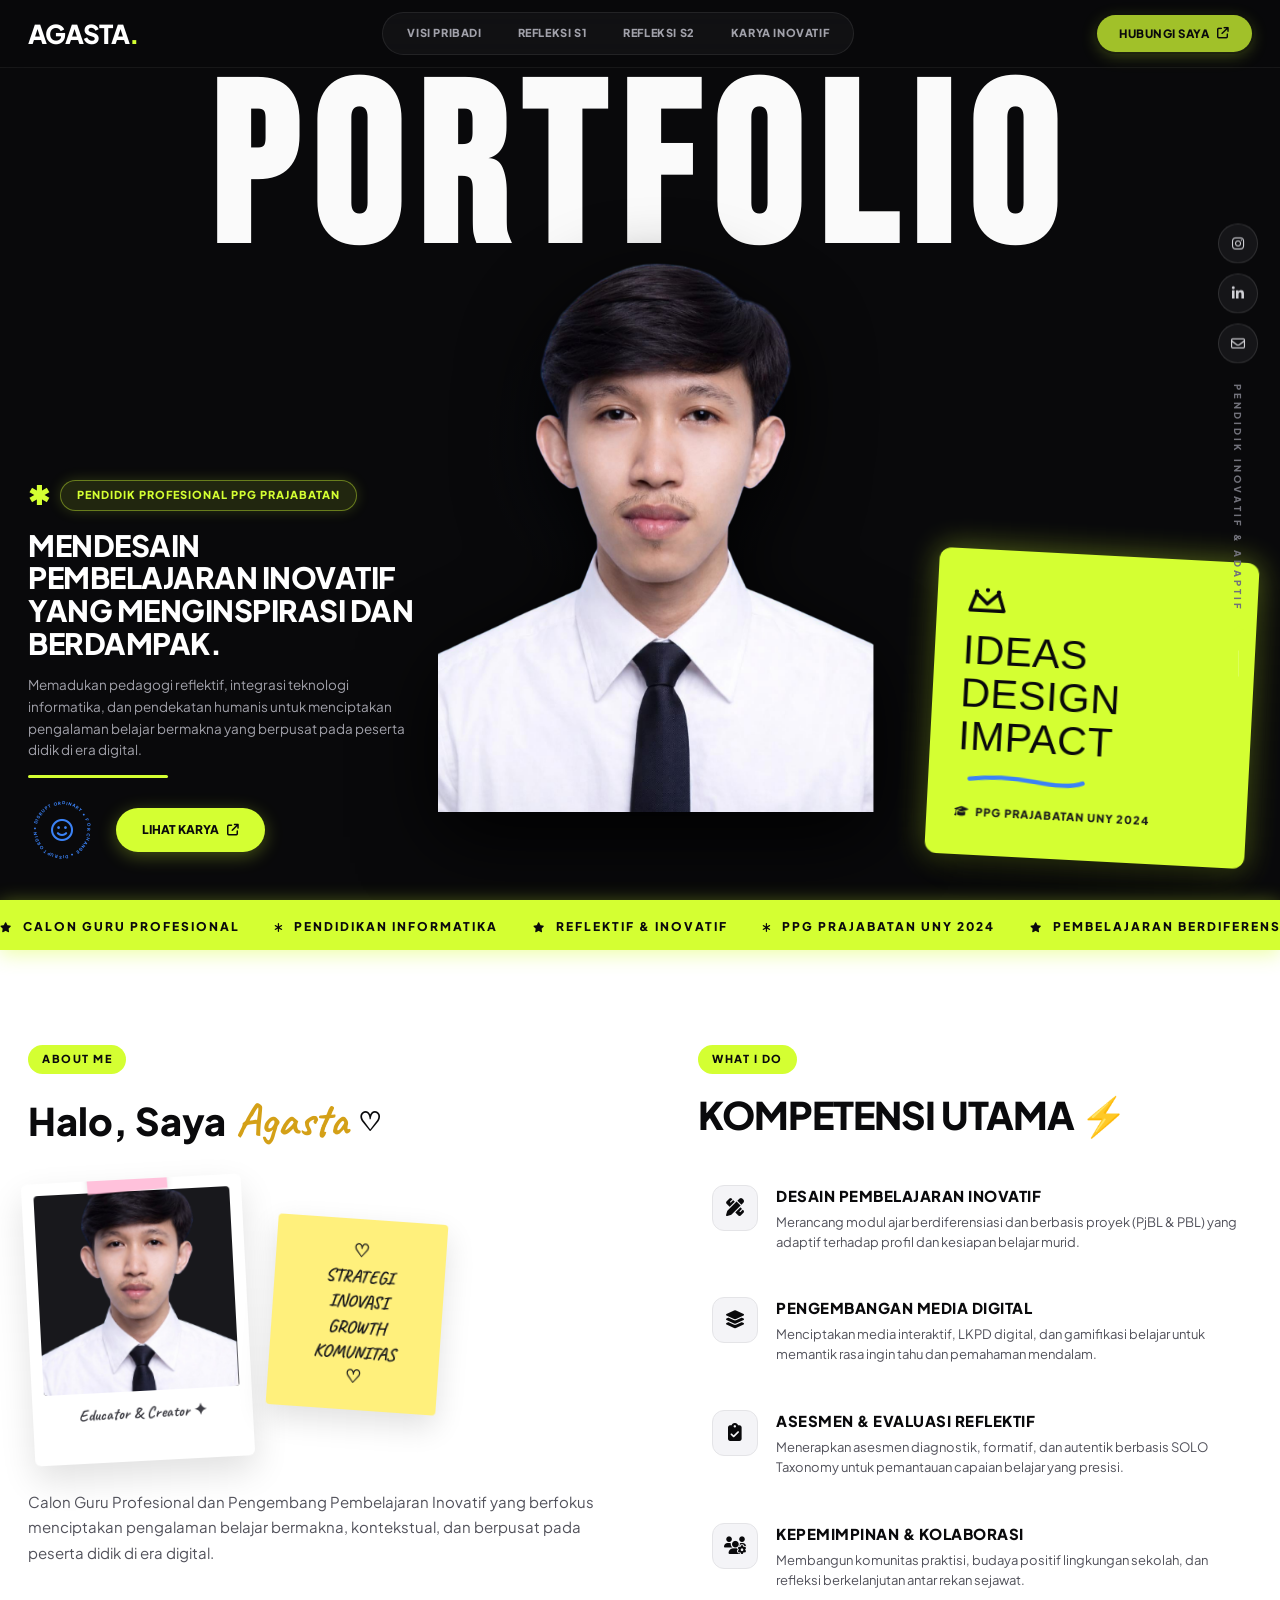
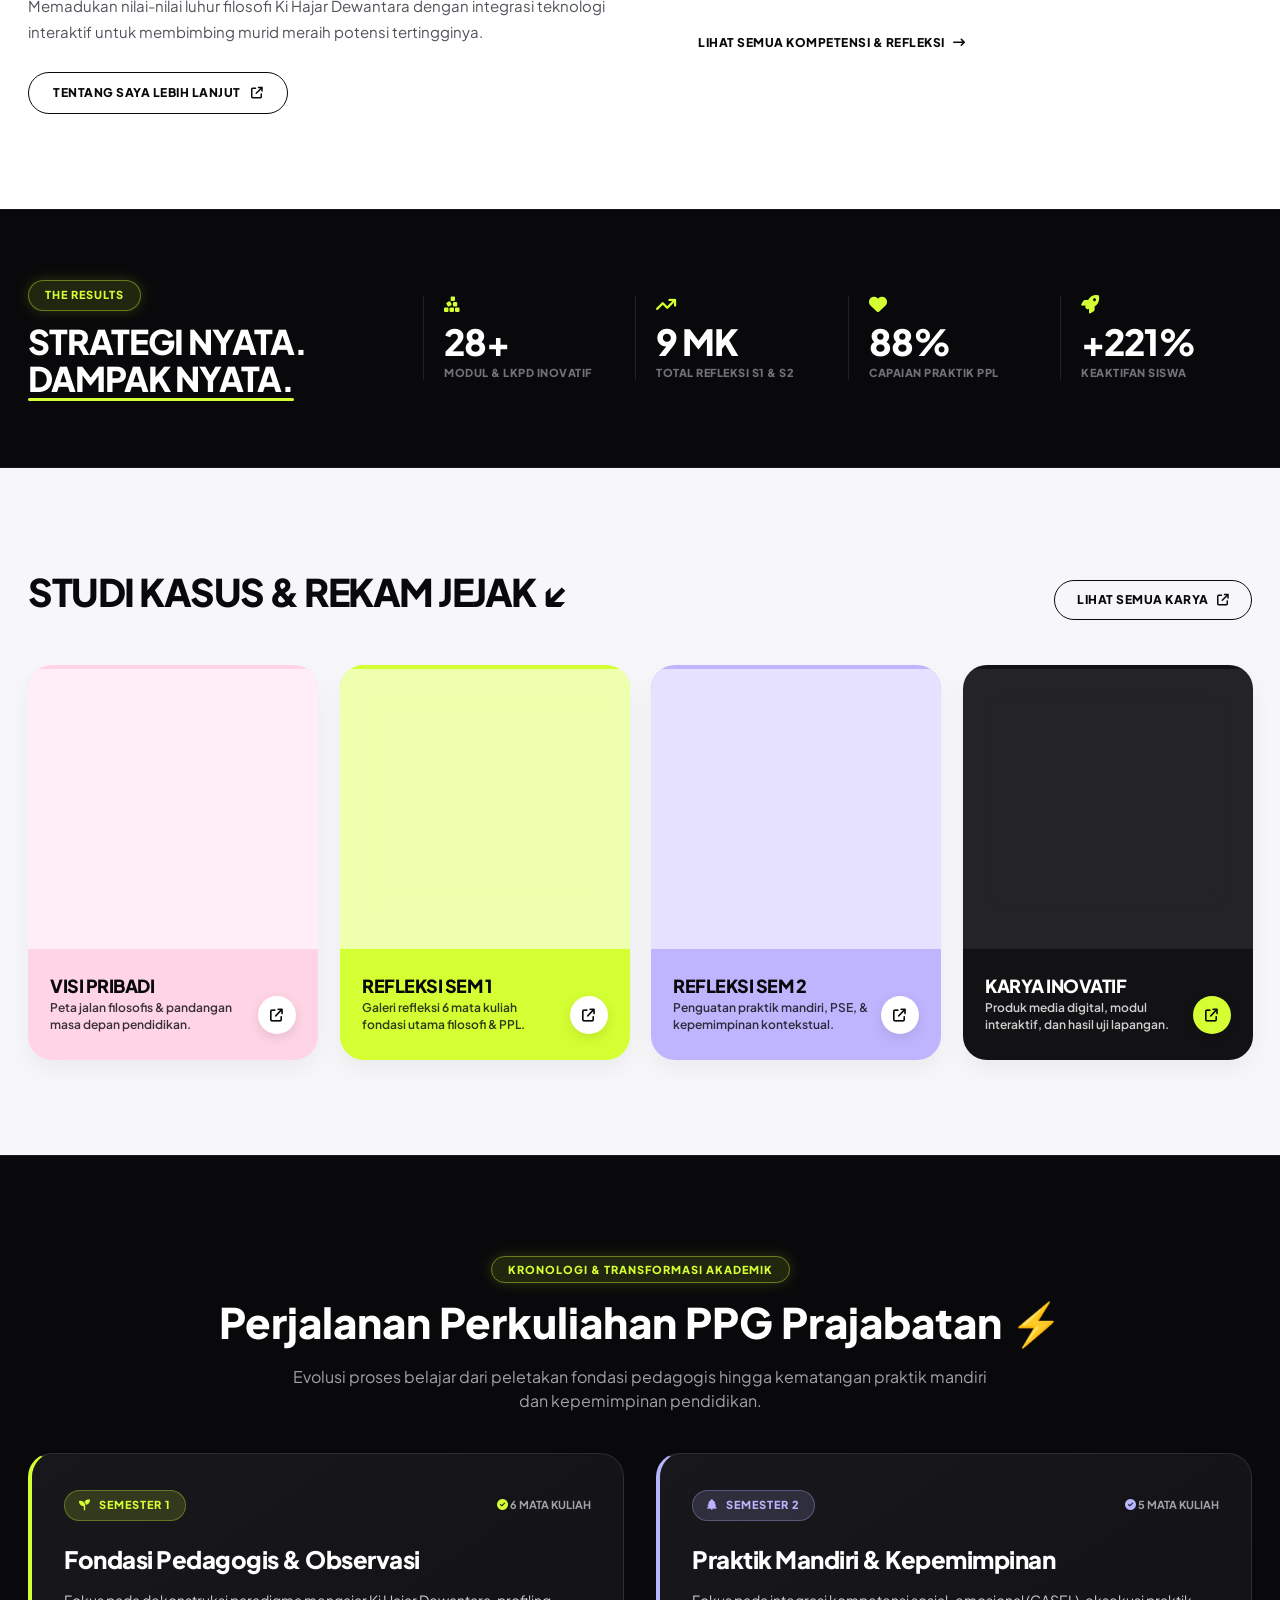
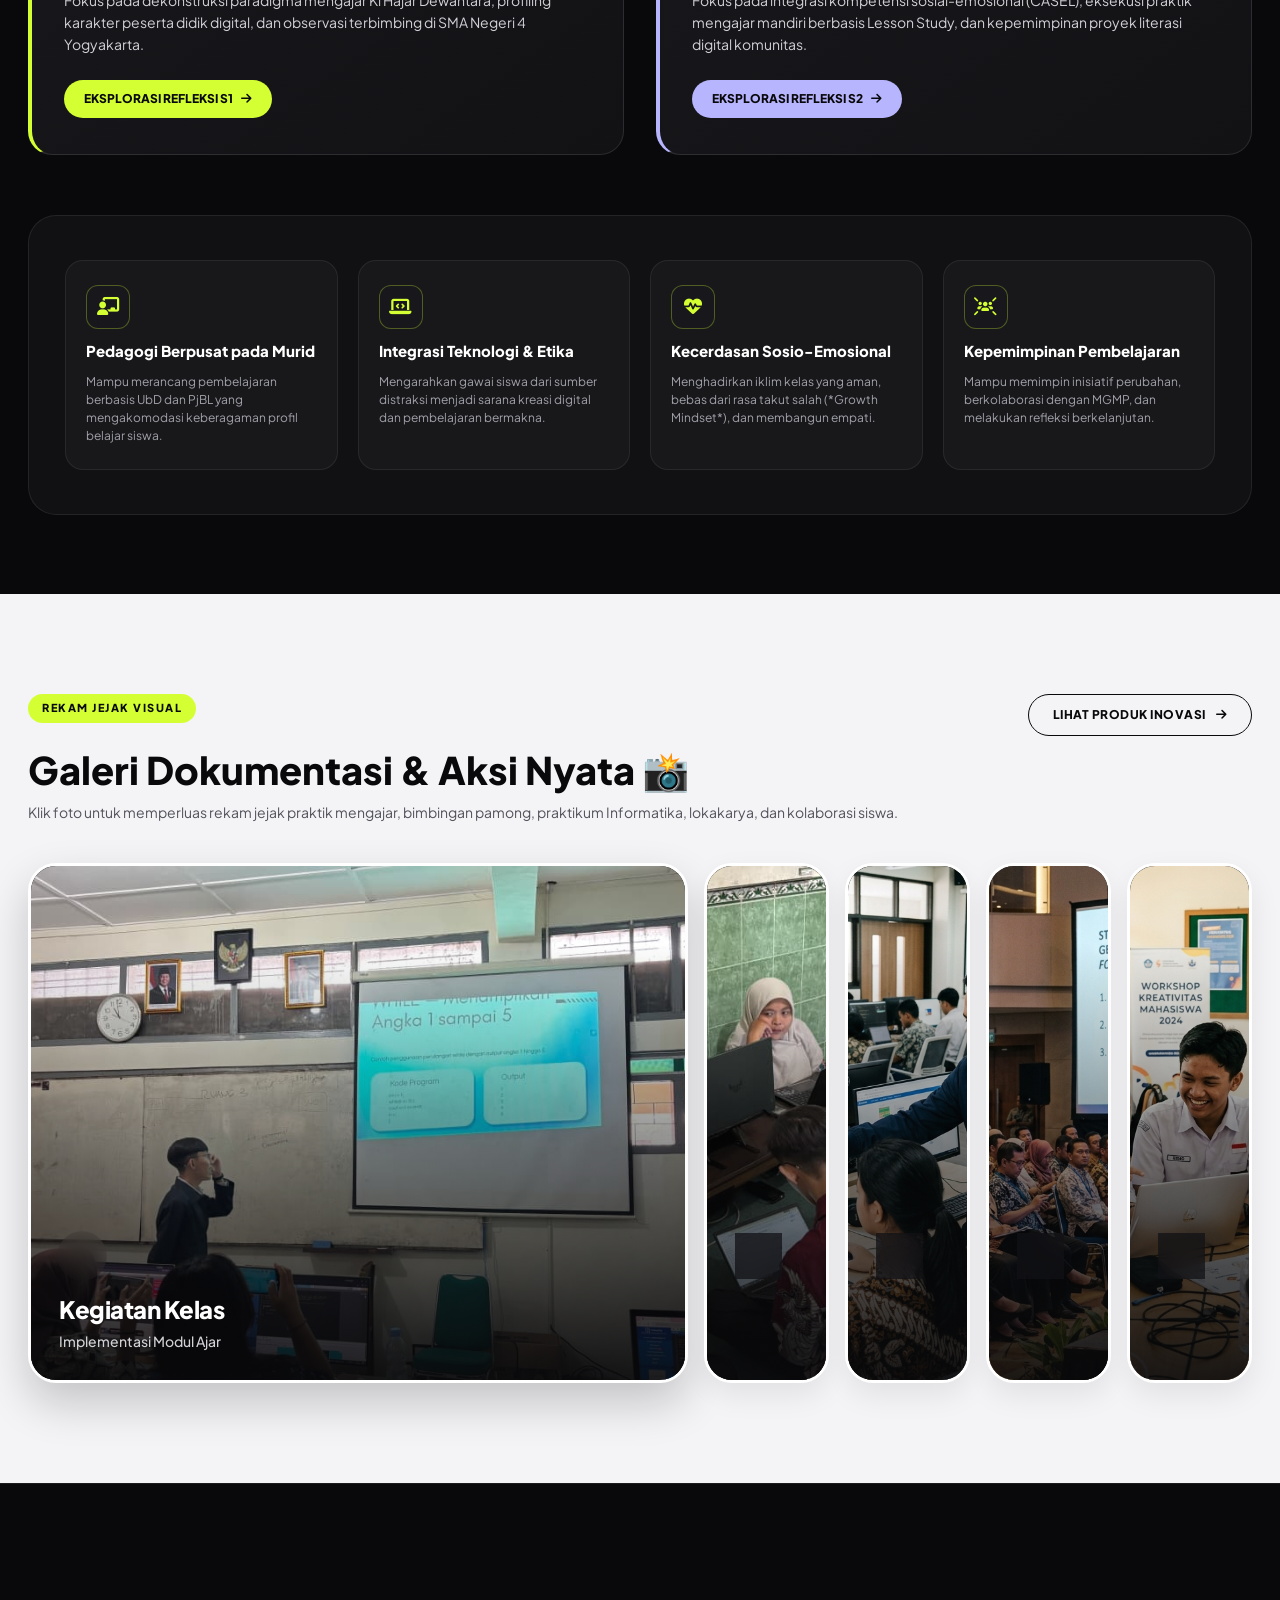
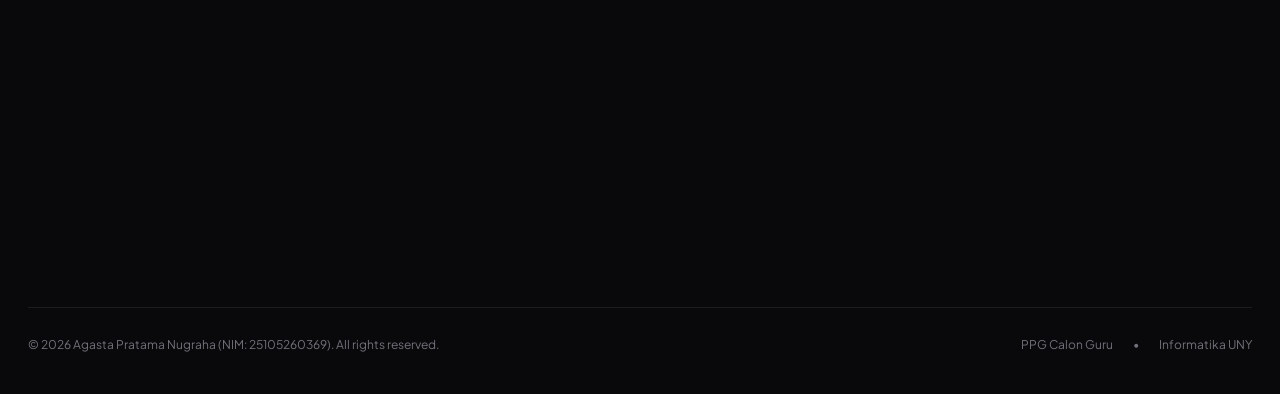
==== commit 5cf1d889: "+foto" ====
--- a/index.html
+++ b/index.html
@@ -779,7 +779,7 @@
             onclick="activateExpandCard(this)"
           >
             <img
-              src="foto.png"
+              src="foto1.jpeg"
               alt="Kegiatan Kelas - Implementasi Modul Ajar"
               class="expand-gallery-img"
             />
@@ -797,7 +797,7 @@
           <!-- Foto 2 -->
           <div class="expand-gallery-card" onclick="activateExpandCard(this)">
             <img
-              src="foto2.png"
+              src="foto2.jpeg"
               alt="Bimbingan Pamong - Refleksi Lesson Study"
               class="expand-gallery-img"
             />
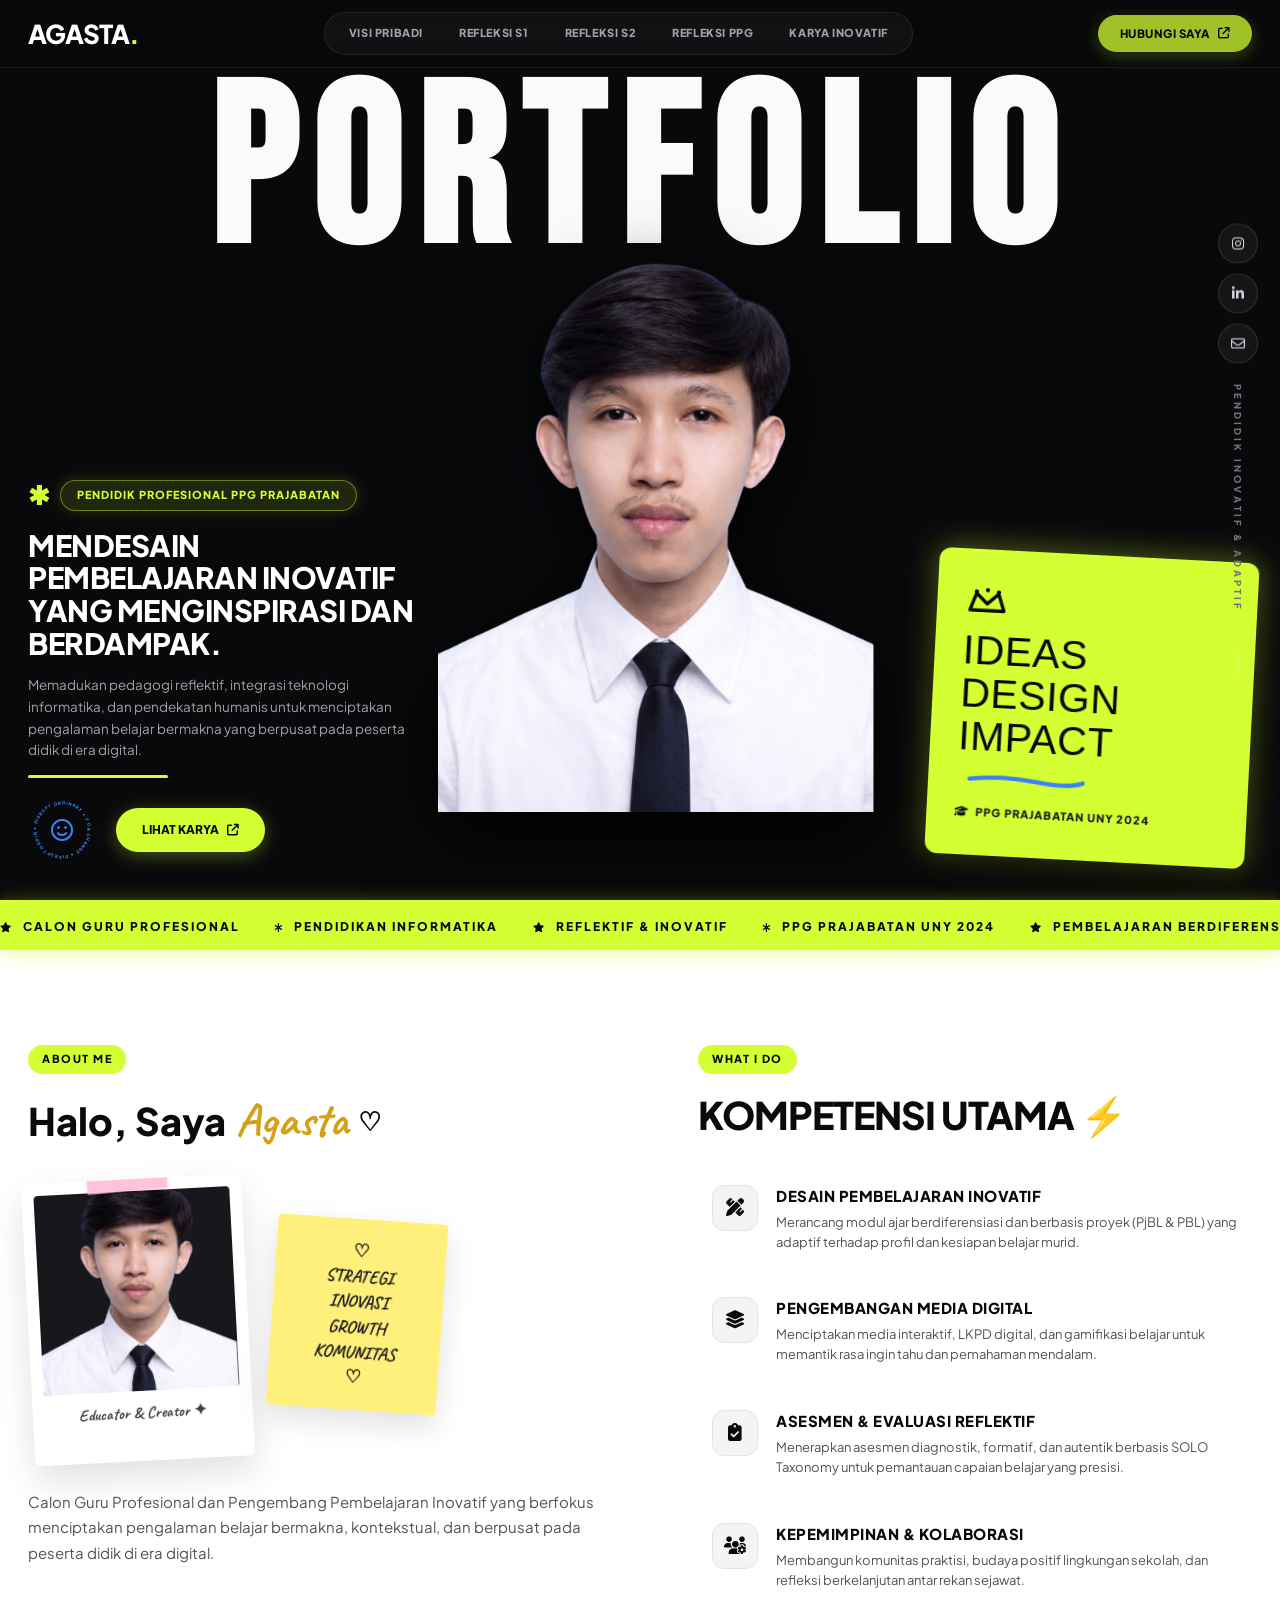
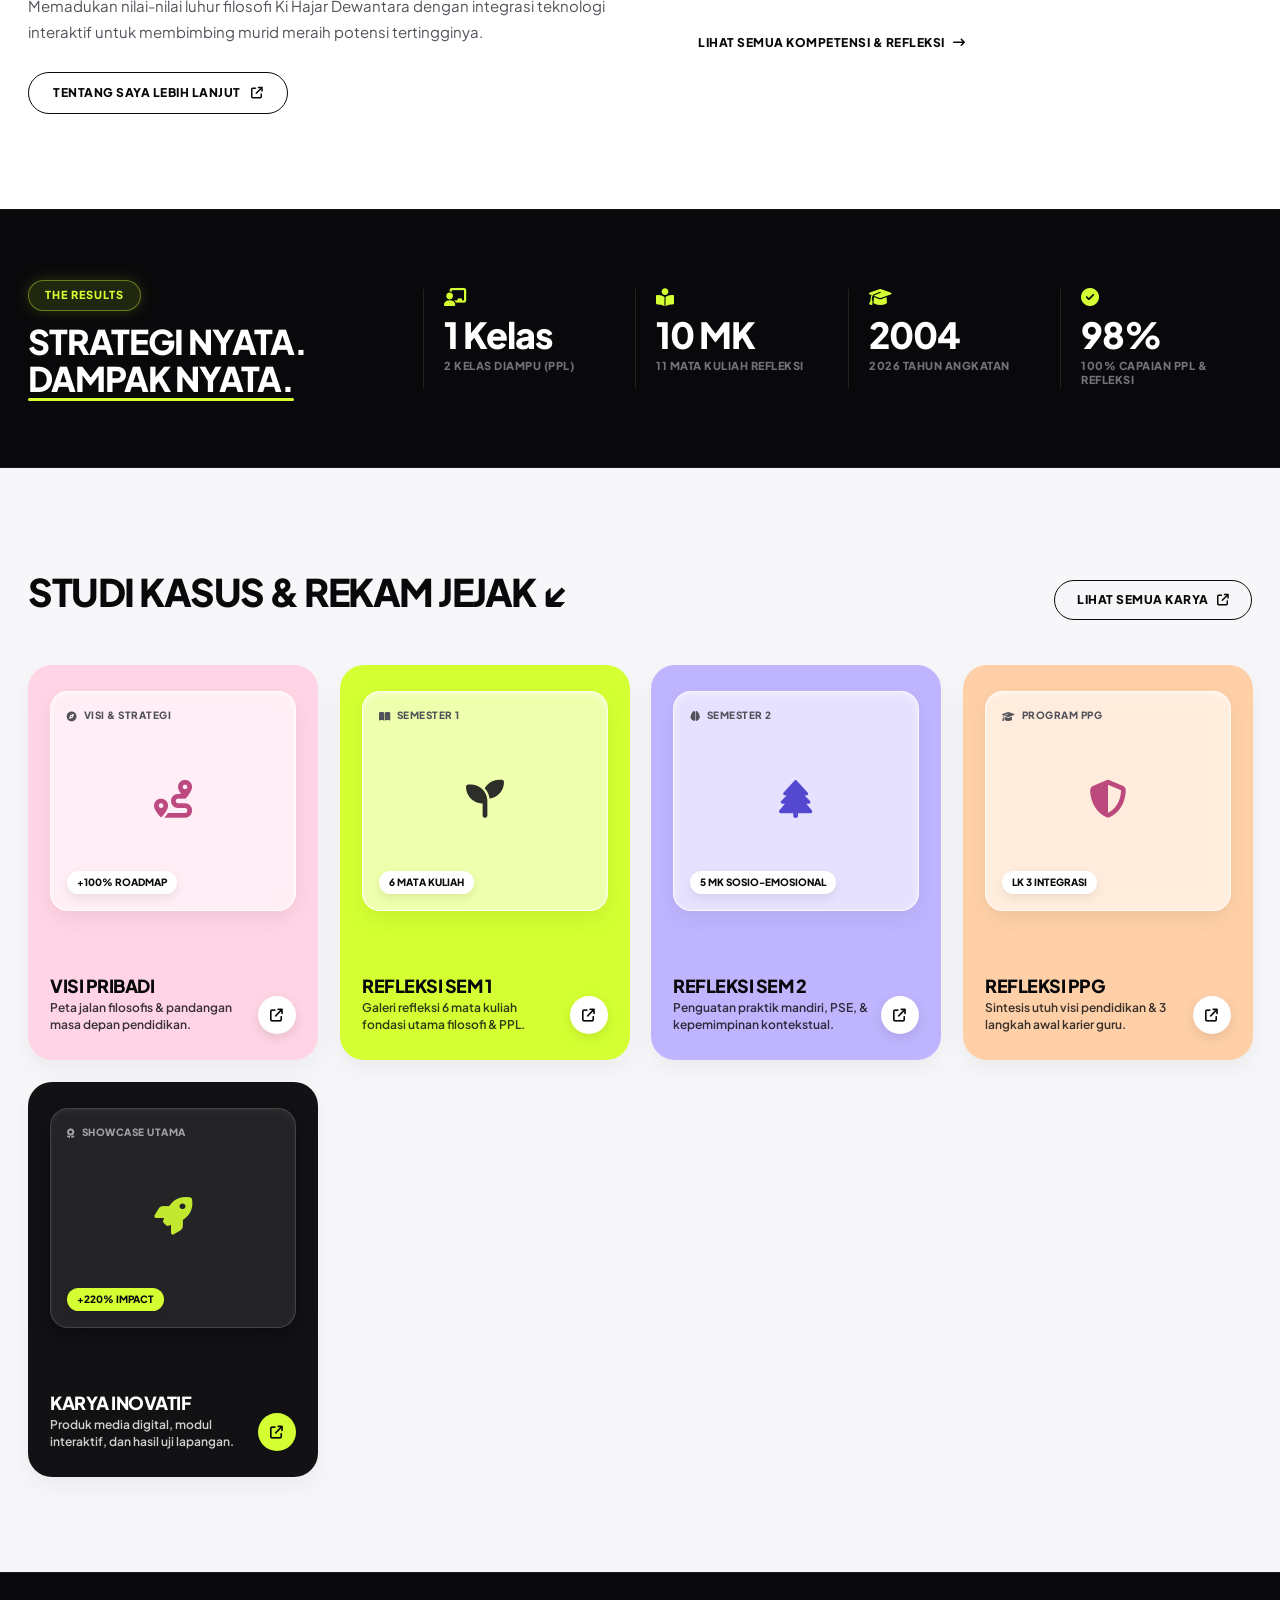
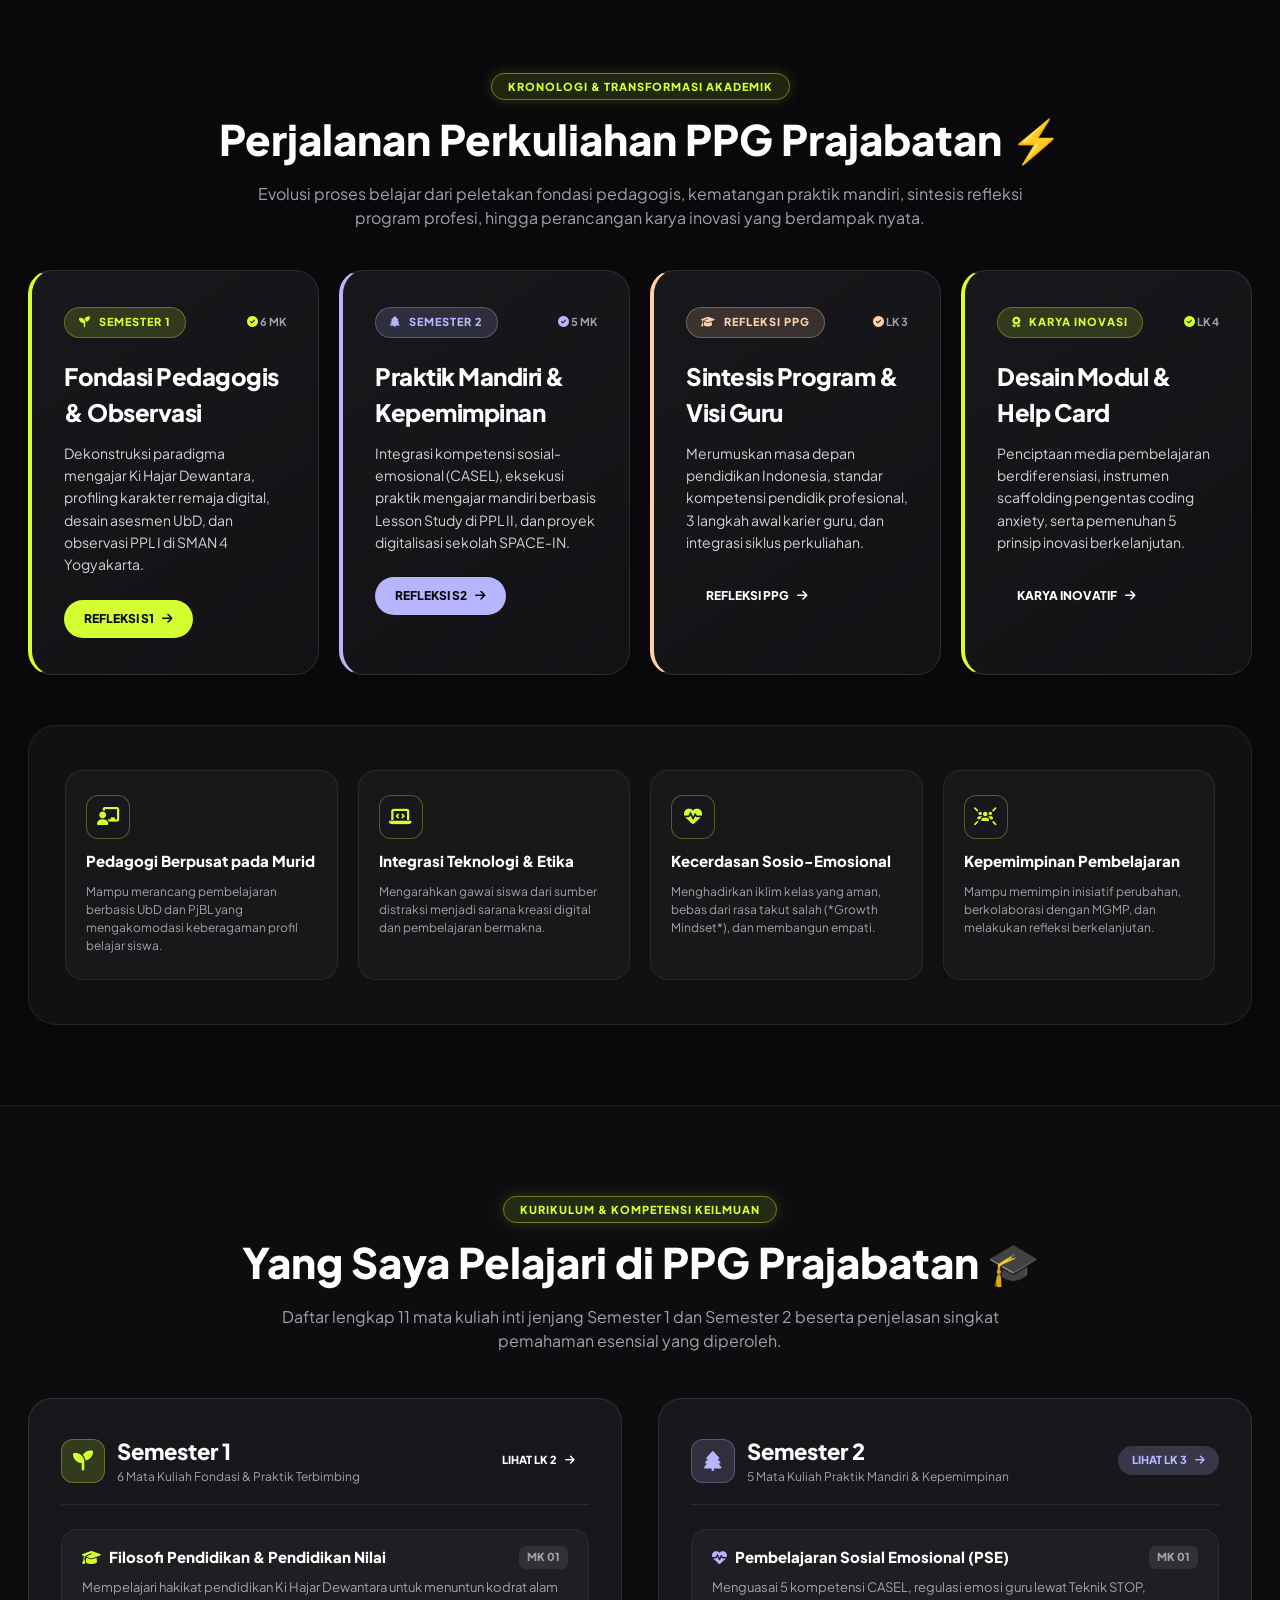
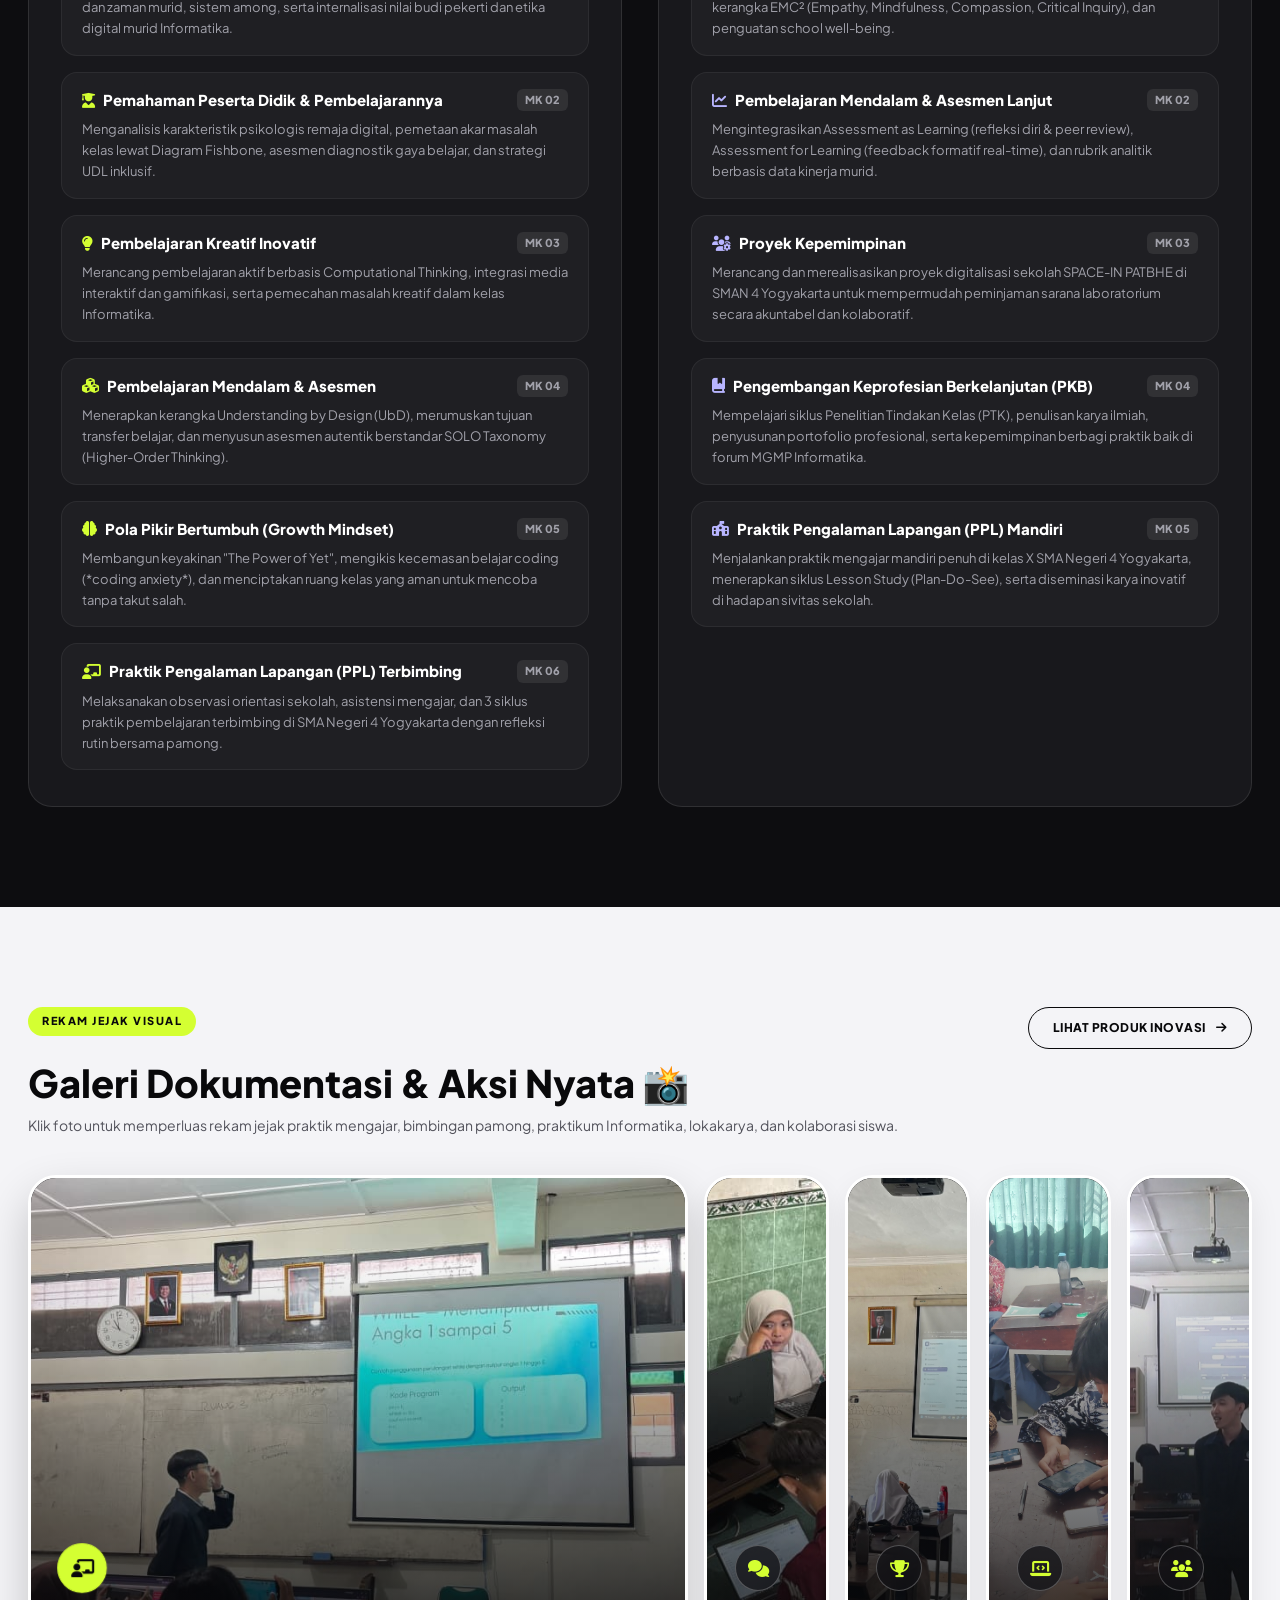
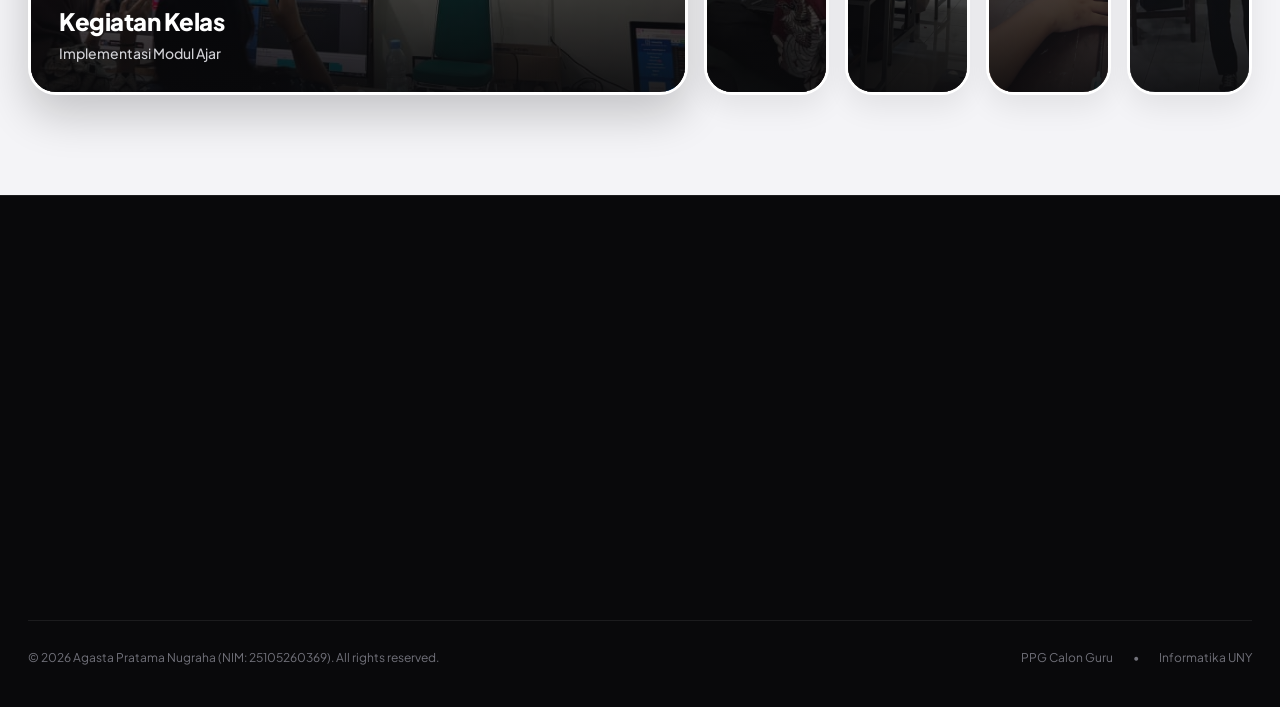
==== commit 2fa9d31e: "update 0.0.0" ====
--- a/index.html
+++ b/index.html
@@ -3,6 +3,9 @@
   <head>
     <meta charset="UTF-8" />
     <meta name="viewport" content="width=device-width, initial-scale=1.0" />
+    <!-- Favicon Logo UNY -->
+    <link rel="icon" type="image/png" href="logo-uny.png" />
+    <link rel="apple-touch-icon" href="logo-uny.png" />
     <title>E-Portofolio PPG | Agasta Pratama Nugraha</title>
 
     <!-- Google Fonts: Plus Jakarta Sans, Caveat, Bebas Neue, Permanent Marker -->
@@ -113,6 +116,7 @@
           <li><a href="visi.html">VISI PRIBADI</a></li>
           <li><a href="refleksi-s1.html">REFLEKSI S1</a></li>
           <li><a href="refleksi-s2.html">REFLEKSI S2</a></li>
+          <li><a href="refleksi-ppg.html">REFLEKSI PPG</a></li>
           <li><a href="inovasi.html">KARYA INOVATIF</a></li>
         </ul>
 
@@ -420,53 +424,52 @@
         </div>
 
         <div class="stats-4col">
-          <!-- Metric 1 -->
+          <!-- Metric 1: 2 Kelas Diampu -->
           <div class="stat-metric-item reveal-scale delay-100">
-            <i class="fa-solid fa-cubes-stacked stat-icon"></i>
+            <i class="fa-solid fa-chalkboard-user stat-icon"></i>
             <span
               class="stat-big-num"
-              data-counter-target="32"
-              data-counter-suffix="+"
-              >0+</span
+              data-counter-target="2"
+              data-counter-suffix=" Kelas"
+              >0 Kelas</span
             >
-            <span class="stat-label-text">MODUL & LKPD INOVATIF</span>
-          </div>
-
-          <!-- Metric 2 -->
+            <span class="stat-label-text">2 KELAS DIAMPU (PPL)</span>
+          </div>
+
+          <!-- Metric 2: 11 Mata Kuliah -->
           <div class="stat-metric-item reveal-scale delay-200">
-            <i class="fa-solid fa-arrow-trend-up stat-icon"></i>
+            <i class="fa-solid fa-book-open-reader stat-icon"></i>
             <span
               class="stat-big-num"
               data-counter-target="11"
               data-counter-suffix=" MK"
               >0 MK</span
             >
-            <span class="stat-label-text">TOTAL REFLEKSI S1 & S2</span>
-          </div>
-
-          <!-- Metric 3 -->
+            <span class="stat-label-text">11 MATA KULIAH REFLEKSI</span>
+          </div>
+
+          <!-- Metric 3: 2026 Tahun Angkatan -->
           <div class="stat-metric-item reveal-scale delay-300">
-            <i class="fa-solid fa-heart stat-icon"></i>
+            <i class="fa-solid fa-graduation-cap stat-icon"></i>
+            <span
+              class="stat-big-num"
+              data-counter-target="2026"
+              data-counter-suffix=""
+              >0</span
+            >
+            <span class="stat-label-text">2026 TAHUN ANGKATAN</span>
+          </div>
+
+          <!-- Metric 4: 100% Capaian Praktik -->
+          <div class="stat-metric-item reveal-scale delay-400">
+            <i class="fa-solid fa-circle-check stat-icon"></i>
             <span
               class="stat-big-num"
               data-counter-target="100"
               data-counter-suffix="%"
               >0%</span
             >
-            <span class="stat-label-text">CAPAIAN PRAKTIK PPL</span>
-          </div>
-
-          <!-- Metric 4 -->
-          <div class="stat-metric-item reveal-scale delay-400">
-            <i class="fa-solid fa-rocket stat-icon"></i>
-            <span
-              class="stat-big-num"
-              data-counter-target="250"
-              data-counter-prefix="+"
-              data-counter-suffix="%"
-              >+0%</span
-            >
-            <span class="stat-label-text">KEAKTIFAN SISWA</span>
+            <span class="stat-label-text">100% CAPAIAN PPL &amp; REFLEKSI</span>
           </div>
         </div>
       </div>
@@ -565,7 +568,7 @@
               <div class="card-title-group">
                 <h3>REFLEKSI SEM 2</h3>
                 <p>
-                  Penguatan praktik mandiri, PSE, & kepemimpinan kontekstual.
+                  Penguatan praktik mandiri, PSE, &amp; kepemimpinan kontekstual.
                 </p>
               </div>
               <div class="card-circle-btn">
@@ -574,10 +577,41 @@
             </div>
           </a>
 
-          <!-- CARD 4: KARYA INOVATIF (DEEP BLACK) -->
+          <!-- CARD 4: REFLEKSI PROGRAM PPG (PASTEL PEACH) -->
+          <a
+            href="refleksi-ppg.html"
+            class="bento-work-card card-pink reveal-scale delay-400 shimmer-hover"
+            style="background: #ffd0a8; border-color: #ffd0a8;"
+          >
+            <div class="phone-mockup-frame">
+              <div class="mockup-inner-screen">
+                <div class="mockup-top-meta">
+                  <i class="fa-solid fa-graduation-cap"></i>
+                  <span>PROGRAM PPG</span>
+                </div>
+                <div class="mockup-center-icon">
+                  <i class="fa-solid fa-shield-halved"></i>
+                </div>
+                <div class="mockup-growth-pill">LK 3 INTEGRASI</div>
+              </div>
+            </div>
+            <div class="card-meta-bottom">
+              <div class="card-title-group">
+                <h3>REFLEKSI PPG</h3>
+                <p>
+                  Sintesis utuh visi pendidikan &amp; 3 langkah awal karier guru.
+                </p>
+              </div>
+              <div class="card-circle-btn">
+                <i class="fa-solid fa-arrow-up-right-from-square"></i>
+              </div>
+            </div>
+          </a>
+
+          <!-- CARD 5: KARYA INOVATIF (DEEP BLACK) -->
           <a
             href="inovasi.html"
-            class="bento-work-card card-dark reveal-scale delay-400 shimmer-hover"
+            class="bento-work-card card-dark reveal-scale delay-500 shimmer-hover"
           >
             <div class="phone-mockup-frame">
               <div class="mockup-inner-screen">
@@ -609,7 +643,7 @@
     </section>
 
     <!-- ==========================================================================
-       SECTION 5: PERJALANAN PERKULIAHAN (SEMESTER 1 VS SEMESTER 2 & APA YG DIDAPAT)
+       SECTION 5: PERJALANAN PERKULIAHAN (SEMESTER 1, SEMESTER 2, REFLEKSI PPG & KARYA INOVASI)
        ========================================================================== -->
     <section class="journey-timeline-section" id="perjalanan">
       <div class="container">
@@ -617,7 +651,7 @@
           class="section-top-title-group reveal"
           style="text-align: center; margin-bottom: 30px"
         >
-          <span class="g1-badge-pill">KRONOLOGI & TRANSFORMASI AKADEMIK</span>
+          <span class="g1-badge-pill">KRONOLOGI &amp; TRANSFORMASI AKADEMIK</span>
           <h2
             style="
               color: #ffffff;
@@ -628,65 +662,101 @@
           >
             Perjalanan Perkuliahan PPG Prajabatan ⚡
           </h2>
-          <p style="color: #a1a1aa; max-width: 720px; margin: 12px auto 0">
-            Evolusi proses belajar dari peletakan fondasi pedagogis hingga
-            kematangan praktik mandiri dan kepemimpinan pendidikan.
+          <p style="color: #a1a1aa; max-width: 780px; margin: 12px auto 0">
+            Evolusi proses belajar dari peletakan fondasi pedagogis, kematangan praktik mandiri, 
+            sintesis refleksi program profesi, hingga perancangan karya inovasi yang berdampak nyata.
           </p>
         </div>
 
-        <!-- DUAL SEMESTER COMPARISON CARDS (COMPACT & DIRECT) -->
-        <div class="journey-dual-grid">
-          <!-- SEMESTER 1 CARD -->
+        <!-- 4 JOURNEY PROGRESSION CARDS -->
+        <div class="journey-4col-grid">
+          <!-- CARD 1: SEMESTER 1 -->
           <div class="journey-card journey-card-s1 reveal-left delay-100">
             <div class="journey-top-meta">
               <span class="journey-badge">
                 <i class="fa-solid fa-seedling"></i> SEMESTER 1
               </span>
               <span class="journey-status-tag"
-                ><i class="fa-solid fa-circle-check text-lime"></i> 6 MATA
-                KULIAH</span
+                ><i class="fa-solid fa-circle-check text-lime"></i> 6 MK</span
               >
             </div>
 
-            <h3>Fondasi Pedagogis & Observasi</h3>
+            <h3>Fondasi Pedagogis &amp; Observasi</h3>
             <p class="journey-lead">
-              Fokus pada dekonstruksi paradigma mengajar Ki Hajar Dewantara,
-              profiling karakter peserta didik digital, dan observasi terbimbing
-              di SMA Negeri 4 Yogyakarta.
+              Dekonstruksi paradigma mengajar Ki Hajar Dewantara, profiling karakter remaja digital, desain asesmen UbD, dan observasi PPL I di SMAN 4 Yogyakarta.
             </p>
 
             <a href="refleksi-s1.html" class="btn-journey-view">
-              EKSPLORASI REFLEKSI S1 <i class="fa-solid fa-arrow-right"></i>
+              REFLEKSI S1 <i class="fa-solid fa-arrow-right"></i>
             </a>
           </div>
 
-          <!-- SEMESTER 2 CARD -->
-          <div class="journey-card journey-card-s2 reveal-right delay-200">
+          <!-- CARD 2: SEMESTER 2 -->
+          <div class="journey-card journey-card-s2 reveal-scale delay-200">
             <div class="journey-top-meta">
               <span class="journey-badge">
                 <i class="fa-solid fa-tree"></i> SEMESTER 2
               </span>
               <span class="journey-status-tag"
-                ><i class="fa-solid fa-circle-check text-lilac"></i> 5 MATA
-                KULIAH</span
+                ><i class="fa-solid fa-circle-check text-lilac"></i> 5 MK</span
               >
             </div>
 
-            <h3>Praktik Mandiri & Kepemimpinan</h3>
+            <h3>Praktik Mandiri &amp; Kepemimpinan</h3>
             <p class="journey-lead">
-              Fokus pada integrasi kompetensi sosial-emosional (CASEL), eksekusi
-              praktik mengajar mandiri berbasis Lesson Study, dan kepemimpinan
-              proyek literasi digital komunitas.
+              Integrasi kompetensi sosial-emosional (CASEL), eksekusi praktik mengajar mandiri berbasis Lesson Study di PPL II, dan proyek digitalisasi sekolah SPACE-IN.
             </p>
 
             <a href="refleksi-s2.html" class="btn-journey-view">
-              EKSPLORASI REFLEKSI S2 <i class="fa-solid fa-arrow-right"></i>
+              REFLEKSI S2 <i class="fa-solid fa-arrow-right"></i>
             </a>
           </div>
+
+          <!-- CARD 3: REFLEKSI PPG -->
+          <div class="journey-card journey-card-ppg reveal-scale delay-300">
+            <div class="journey-top-meta">
+              <span class="journey-badge">
+                <i class="fa-solid fa-graduation-cap"></i> REFLEKSI PPG
+              </span>
+              <span class="journey-status-tag"
+                ><i class="fa-solid fa-circle-check" style="color: #ffd0a8;"></i> LK 3</span
+              >
+            </div>
+
+            <h3>Sintesis Program &amp; Visi Guru</h3>
+            <p class="journey-lead">
+              Merumuskan masa depan pendidikan Indonesia, standar kompetensi pendidik profesional, 3 langkah awal karier guru, dan integrasi siklus perkuliahan.
+            </p>
+
+            <a href="refleksi-ppg.html" class="btn-journey-view">
+              REFLEKSI PPG <i class="fa-solid fa-arrow-right"></i>
+            </a>
+          </div>
+
+          <!-- CARD 4: KARYA INOVASI -->
+          <div class="journey-card journey-card-inovasi reveal-right delay-400">
+            <div class="journey-top-meta">
+              <span class="journey-badge">
+                <i class="fa-solid fa-award"></i> KARYA INOVASI
+              </span>
+              <span class="journey-status-tag"
+                ><i class="fa-solid fa-circle-check text-lime"></i> LK 4</span
+              >
+            </div>
+
+            <h3>Desain Modul &amp; Help Card</h3>
+            <p class="journey-lead">
+              Penciptaan media pembelajaran berdiferensiasi, instrumen scaffolding pengentas coding anxiety, serta pemenuhan 5 prinsip inovasi berkelanjutan.
+            </p>
+
+            <a href="inovasi.html" class="btn-journey-view">
+              KARYA INOVATIF <i class="fa-solid fa-arrow-right"></i>
+            </a>
+          </div>
         </div>
 
         <!-- WHAT I GOT (APA YANG DIDAPAT) DIRECT 4 CARDS -->
-        <div class="outcomes-wrap-box reveal-scale delay-300">
+        <div class="outcomes-wrap-box reveal-scale delay-300" style="margin-top: 50px;">
           <div class="outcomes-grid-4">
             <div class="outcome-box">
               <div class="outcome-icon">
@@ -703,7 +773,7 @@
               <div class="outcome-icon">
                 <i class="fa-solid fa-laptop-code"></i>
               </div>
-              <h4>Integrasi Teknologi & Etika</h4>
+              <h4>Integrasi Teknologi &amp; Etika</h4>
               <p>
                 Mengarahkan gawai siswa dari sumber distraksi menjadi sarana
                 kreasi digital dan pembelajaran bermakna.
@@ -730,6 +800,226 @@
                 Mampu memimpin inisiatif perubahan, berkolaborasi dengan MGMP,
                 dan melakukan refleksi berkelanjutan.
               </p>
+            </div>
+          </div>
+        </div>
+      </div>
+    </section>
+
+    <!-- ==========================================================================
+       SECTION BARU: YANG SAYA PELAJARI DI PPG PRAJABATAN (SEMESTER 1 & SEMESTER 2)
+       ========================================================================== -->
+    <section class="what-i-learned-section" id="yang-dipelajari">
+      <div class="container">
+        <div class="section-top-title-group reveal" style="text-align: center;">
+          <span class="g1-badge-pill">KURIKULUM &amp; KOMPETENSI KEILMUAN</span>
+          <h2
+            style="
+              color: #ffffff;
+              font-size: clamp(28px, 3.5vw, 42px);
+              font-weight: 900;
+              margin-top: 10px;
+            "
+          >
+            Yang Saya Pelajari di PPG Prajabatan 🎓
+          </h2>
+          <p style="color: #a1a1aa; max-width: 780px; margin: 12px auto 0">
+            Daftar lengkap 11 mata kuliah inti jenjang Semester 1 dan Semester 2 beserta penjelasan singkat pemahaman esensial yang diperoleh.
+          </p>
+        </div>
+
+        <div class="learned-dual-grid">
+          <!-- KOLOM SEMESTER 1 (6 MATA KULIAH) -->
+          <div class="learned-sem-card reveal-left delay-100">
+            <div class="learned-sem-header">
+              <div class="learned-sem-title">
+                <div class="sem-icon-pill pill-s1">
+                  <i class="fa-solid fa-seedling"></i>
+                </div>
+                <div>
+                  <h3>Semester 1</h3>
+                  <span>6 Mata Kuliah Fondasi &amp; Praktik Terbimbing</span>
+                </div>
+              </div>
+              <a href="refleksi-s1.html" class="btn-journey-view" style="padding: 6px 14px; font-size: 11px;">
+                Lihat LK 2 <i class="fa-solid fa-arrow-right"></i>
+              </a>
+            </div>
+
+            <div class="learned-courses-list">
+              <!-- MK 1 -->
+              <div class="learned-course-item">
+                <div class="course-item-top">
+                  <span class="course-item-name">
+                    <i class="fa-solid fa-graduation-cap text-lime"></i>
+                    Filosofi Pendidikan &amp; Pendidikan Nilai
+                  </span>
+                  <span class="course-item-num">MK 01</span>
+                </div>
+                <p class="course-item-desc">
+                  Mempelajari hakikat pendidikan Ki Hajar Dewantara untuk menuntun kodrat alam dan zaman murid, sistem among, serta internalisasi nilai budi pekerti dan etika digital murid Informatika.
+                </p>
+              </div>
+
+              <!-- MK 2 -->
+              <div class="learned-course-item">
+                <div class="course-item-top">
+                  <span class="course-item-name">
+                    <i class="fa-solid fa-user-graduate text-lime"></i>
+                    Pemahaman Peserta Didik &amp; Pembelajarannya
+                  </span>
+                  <span class="course-item-num">MK 02</span>
+                </div>
+                <p class="course-item-desc">
+                  Menganalisis karakteristik psikologis remaja digital, pemetaan akar masalah kelas lewat Diagram Fishbone, asesmen diagnostik gaya belajar, dan strategi UDL inklusif.
+                </p>
+              </div>
+
+              <!-- MK 3 -->
+              <div class="learned-course-item">
+                <div class="course-item-top">
+                  <span class="course-item-name">
+                    <i class="fa-solid fa-lightbulb text-lime"></i>
+                    Pembelajaran Kreatif Inovatif
+                  </span>
+                  <span class="course-item-num">MK 03</span>
+                </div>
+                <p class="course-item-desc">
+                  Merancang pembelajaran aktif berbasis Computational Thinking, integrasi media interaktif dan gamifikasi, serta pemecahan masalah kreatif dalam kelas Informatika.
+                </p>
+              </div>
+
+              <!-- MK 4 -->
+              <div class="learned-course-item">
+                <div class="course-item-top">
+                  <span class="course-item-name">
+                    <i class="fa-solid fa-cubes text-lime"></i>
+                    Pembelajaran Mendalam &amp; Asesmen
+                  </span>
+                  <span class="course-item-num">MK 04</span>
+                </div>
+                <p class="course-item-desc">
+                  Menerapkan kerangka Understanding by Design (UbD), merumuskan tujuan transfer belajar, dan menyusun asesmen autentik berstandar SOLO Taxonomy (Higher-Order Thinking).
+                </p>
+              </div>
+
+              <!-- MK 5 -->
+              <div class="learned-course-item">
+                <div class="course-item-top">
+                  <span class="course-item-name">
+                    <i class="fa-solid fa-brain text-lime"></i>
+                    Pola Pikir Bertumbuh (Growth Mindset)
+                  </span>
+                  <span class="course-item-num">MK 05</span>
+                </div>
+                <p class="course-item-desc">
+                  Membangun keyakinan "The Power of Yet", mengikis kecemasan belajar coding (*coding anxiety*), dan menciptakan ruang kelas yang aman untuk mencoba tanpa takut salah.
+                </p>
+              </div>
+
+              <!-- MK 6 -->
+              <div class="learned-course-item">
+                <div class="course-item-top">
+                  <span class="course-item-name">
+                    <i class="fa-solid fa-chalkboard-user text-lime"></i>
+                    Praktik Pengalaman Lapangan (PPL) Terbimbing
+                  </span>
+                  <span class="course-item-num">MK 06</span>
+                </div>
+                <p class="course-item-desc">
+                  Melaksanakan observasi orientasi sekolah, asistensi mengajar, dan 3 siklus praktik pembelajaran terbimbing di SMA Negeri 4 Yogyakarta dengan refleksi rutin bersama pamong.
+                </p>
+              </div>
+            </div>
+          </div>
+
+          <!-- KOLOM SEMESTER 2 (5 MATA KULIAH) -->
+          <div class="learned-sem-card reveal-right delay-200">
+            <div class="learned-sem-header">
+              <div class="learned-sem-title">
+                <div class="sem-icon-pill pill-s2">
+                  <i class="fa-solid fa-tree"></i>
+                </div>
+                <div>
+                  <h3>Semester 2</h3>
+                  <span>5 Mata Kuliah Praktik Mandiri &amp; Kepemimpinan</span>
+                </div>
+              </div>
+              <a href="refleksi-s2.html" class="btn-journey-view" style="padding: 6px 14px; font-size: 11px; background: rgba(184, 181, 255, 0.2); color: var(--pastel-lilac);">
+                Lihat LK 3 <i class="fa-solid fa-arrow-right"></i>
+              </a>
+            </div>
+
+            <div class="learned-courses-list">
+              <!-- MK 1 (S2) -->
+              <div class="learned-course-item">
+                <div class="course-item-top">
+                  <span class="course-item-name">
+                    <i class="fa-solid fa-heart-pulse text-lilac"></i>
+                    Pembelajaran Sosial Emosional (PSE)
+                  </span>
+                  <span class="course-item-num">MK 01</span>
+                </div>
+                <p class="course-item-desc">
+                  Menguasai 5 kompetensi CASEL, regulasi emosi guru lewat Teknik STOP, kerangka EMC² (Empathy, Mindfulness, Compassion, Critical Inquiry), dan penguatan school well-being.
+                </p>
+              </div>
+
+              <!-- MK 2 (S2) -->
+              <div class="learned-course-item">
+                <div class="course-item-top">
+                  <span class="course-item-name">
+                    <i class="fa-solid fa-chart-line text-lilac"></i>
+                    Pembelajaran Mendalam &amp; Asesmen Lanjut
+                  </span>
+                  <span class="course-item-num">MK 02</span>
+                </div>
+                <p class="course-item-desc">
+                  Mengintegrasikan Assessment as Learning (refleksi diri &amp; peer review), Assessment for Learning (feedback formatif real-time), dan rubrik analitik berbasis data kinerja murid.
+                </p>
+              </div>
+
+              <!-- MK 3 (S2) -->
+              <div class="learned-course-item">
+                <div class="course-item-top">
+                  <span class="course-item-name">
+                    <i class="fa-solid fa-users-gear text-lilac"></i>
+                    Proyek Kepemimpinan
+                  </span>
+                  <span class="course-item-num">MK 03</span>
+                </div>
+                <p class="course-item-desc">
+                  Merancang dan merealisasikan proyek digitalisasi sekolah SPACE-IN PATBHE di SMAN 4 Yogyakarta untuk mempermudah peminjaman sarana laboratorium secara akuntabel dan kolaboratif.
+                </p>
+              </div>
+
+              <!-- MK 4 (S2) -->
+              <div class="learned-course-item">
+                <div class="course-item-top">
+                  <span class="course-item-name">
+                    <i class="fa-solid fa-book-bookmark text-lilac"></i>
+                    Pengembangan Keprofesian Berkelanjutan (PKB)
+                  </span>
+                  <span class="course-item-num">MK 04</span>
+                </div>
+                <p class="course-item-desc">
+                  Mempelajari siklus Penelitian Tindakan Kelas (PTK), penulisan karya ilmiah, penyusunan portofolio profesional, serta kepemimpinan berbagi praktik baik di forum MGMP Informatika.
+                </p>
+              </div>
+
+              <!-- MK 5 (S2) -->
+              <div class="learned-course-item">
+                <div class="course-item-top">
+                  <span class="course-item-name">
+                    <i class="fa-solid fa-school-flag text-lilac"></i>
+                    Praktik Pengalaman Lapangan (PPL) Mandiri
+                  </span>
+                  <span class="course-item-num">MK 05</span>
+                </div>
+                <p class="course-item-desc">
+                  Menjalankan praktik mengajar mandiri penuh di kelas X SMA Negeri 4 Yogyakarta, menerapkan siklus Lesson Study (Plan-Do-See), serta diseminasi karya inovatif di hadapan sivitas sekolah.
+                </p>
+              </div>
             </div>
           </div>
         </div>
@@ -815,8 +1105,26 @@
           <!-- Foto 3 -->
           <div class="expand-gallery-card" onclick="activateExpandCard(this)">
             <img
-              src="foto3.jpg"
-              alt="Praktikum Coding - Eksplorasi LKPD Digital"
+              src="leaderboard.jpg"
+              alt="Live Leaderboard - Gamifikasi Poin Keaktifan Real-Time"
+              class="expand-gallery-img"
+            />
+            <div class="expand-card-overlay">
+              <div class="expand-icon-badge">
+                <i class="fa-solid fa-trophy"></i>
+              </div>
+              <div class="expand-card-text">
+                <h4 class="expand-title">Live Leaderboard</h4>
+                <p class="expand-subtitle">Gamifikasi Poin Keaktifan</p>
+              </div>
+            </div>
+          </div>
+
+          <!-- Foto 4 -->
+          <div class="expand-gallery-card" onclick="activateExpandCard(this)">
+            <img
+              src="simulasi.jpg"
+              alt="Simulasi Visual - Praktikum Interaktif Algoritma"
               class="expand-gallery-img"
             />
             <div class="expand-card-overlay">
@@ -824,26 +1132,8 @@
                 <i class="fa-solid fa-laptop-code"></i>
               </div>
               <div class="expand-card-text">
-                <h4 class="expand-title">Praktikum Coding</h4>
-                <p class="expand-subtitle">Eksplorasi LKPD Digital</p>
-              </div>
-            </div>
-          </div>
-
-          <!-- Foto 4 -->
-          <div class="expand-gallery-card" onclick="activateExpandCard(this)">
-            <img
-              src="foto4.jpg"
-              alt="Seminar Karya - Diseminasi Hasil PTK"
-              class="expand-gallery-img"
-            />
-            <div class="expand-card-overlay">
-              <div class="expand-icon-badge">
-                <i class="fa-solid fa-award"></i>
-              </div>
-              <div class="expand-card-text">
-                <h4 class="expand-title">Seminar Karya</h4>
-                <p class="expand-subtitle">Diseminasi Hasil PTK</p>
+                <h4 class="expand-title">Simulasi Visual</h4>
+                <p class="expand-subtitle">Praktikum Interaktif Algoritma</p>
               </div>
             </div>
           </div>
@@ -851,8 +1141,8 @@
           <!-- Foto 5 -->
           <div class="expand-gallery-card" onclick="activateExpandCard(this)">
             <img
-              src="foto5.jpg"
-              alt="Kolaborasi Siswa - PjBL Komputasi Berkelompok"
+              src="eksplorasi materi.jpg"
+              alt="Eksplorasi Mandiri - Pemanfaatan Gawai Positif Siswa"
               class="expand-gallery-img"
             />
             <div class="expand-card-overlay">
@@ -860,8 +1150,8 @@
                 <i class="fa-solid fa-users"></i>
               </div>
               <div class="expand-card-text">
-                <h4 class="expand-title">Kolaborasi Siswa</h4>
-                <p class="expand-subtitle">PjBL Komputasi Berkelompok</p>
+                <h4 class="expand-title">Eksplorasi Mandiri</h4>
+                <p class="expand-subtitle">Pemanfaatan Gawai Positif</p>
               </div>
             </div>
           </div>
--- a/css/index.css
+++ b/css/index.css
@@ -1914,4 +1914,193 @@
     gap: 16px;
     text-align: center;
   }
-}+}
+
+/* ==========================================================================
+   ENHANCEMENTS: 4 JOURNEY CARDS & "YANG SAYA PELAJARI" SECTION
+   ========================================================================== */
+.journey-4col-grid {
+  display: grid;
+  grid-template-columns: repeat(4, 1fr);
+  gap: 20px;
+  margin-top: 40px;
+}
+
+.journey-card-ppg {
+  background: linear-gradient(145deg, #18181c 0%, #121215 100%);
+  border-left: 4px solid #ffd0a8;
+}
+
+.journey-card-ppg .journey-badge {
+  background: rgba(255, 208, 168, 0.15);
+  color: #ffd0a8;
+  border: 1px solid rgba(255, 208, 168, 0.3);
+}
+
+.journey-card-inovasi {
+  background: linear-gradient(145deg, #18181c 0%, #121215 100%);
+  border-left: 4px solid var(--neon-lime);
+}
+
+.journey-card-inovasi .journey-badge {
+  background: rgba(212, 255, 50, 0.15);
+  color: var(--neon-lime);
+  border: 1px solid rgba(212, 255, 50, 0.3);
+}
+
+/* SECTION YANG SAYA PELAJARI */
+.what-i-learned-section {
+  background: #0d0d10;
+  padding: 90px 0 100px;
+  border-top: 1px solid rgba(255, 255, 255, 0.08);
+  position: relative;
+}
+
+.learned-dual-grid {
+  display: grid;
+  grid-template-columns: 1fr 1fr;
+  gap: 36px;
+  margin-top: 45px;
+}
+
+.learned-sem-card {
+  background: var(--bg-dark-card);
+  border: 1px solid rgba(255, 255, 255, 0.1);
+  border-radius: 24px;
+  padding: 36px 32px;
+  position: relative;
+  transition: var(--transition);
+}
+
+.learned-sem-card:hover {
+  transform: translateY(-4px);
+  border-color: rgba(255, 255, 255, 0.25);
+  box-shadow: 0 16px 40px rgba(0, 0, 0, 0.6);
+}
+
+.learned-sem-header {
+  display: flex;
+  align-items: center;
+  justify-content: space-between;
+  margin-bottom: 24px;
+  padding-bottom: 18px;
+  border-bottom: 1px solid rgba(255, 255, 255, 0.08);
+}
+
+.learned-sem-title {
+  display: flex;
+  align-items: center;
+  gap: 12px;
+}
+
+.sem-icon-pill {
+  width: 44px;
+  height: 44px;
+  border-radius: 12px;
+  display: flex;
+  align-items: center;
+  justify-content: center;
+  font-size: 20px;
+}
+
+.pill-s1 {
+  background: rgba(212, 255, 50, 0.15);
+  color: var(--neon-lime);
+  border: 1px solid rgba(212, 255, 50, 0.3);
+}
+
+.pill-s2 {
+  background: rgba(184, 181, 255, 0.15);
+  color: var(--pastel-lilac);
+  border: 1px solid rgba(184, 181, 255, 0.3);
+}
+
+.learned-sem-title h3 {
+  font-size: 22px;
+  font-weight: 800;
+  color: #ffffff;
+}
+
+.learned-sem-title span {
+  font-size: 12px;
+  color: var(--text-gray-light);
+  display: block;
+}
+
+.learned-courses-list {
+  display: flex;
+  flex-direction: column;
+  gap: 16px;
+}
+
+.learned-course-item {
+  background: rgba(255, 255, 255, 0.03);
+  border: 1px solid rgba(255, 255, 255, 0.06);
+  border-radius: 16px;
+  padding: 16px 20px;
+  transition: var(--transition);
+}
+
+.learned-course-item:hover {
+  background: rgba(255, 255, 255, 0.06);
+  border-color: rgba(255, 255, 255, 0.18);
+  transform: translateX(4px);
+}
+
+.course-item-top {
+  display: flex;
+  align-items: center;
+  justify-content: space-between;
+  margin-bottom: 8px;
+}
+
+.course-item-name {
+  font-size: 15px;
+  font-weight: 800;
+  color: #ffffff;
+  display: flex;
+  align-items: center;
+  gap: 8px;
+}
+
+.course-item-num {
+  font-size: 11px;
+  font-weight: 800;
+  padding: 3px 8px;
+  border-radius: 6px;
+  background: rgba(255, 255, 255, 0.08);
+  color: var(--text-gray-light);
+}
+
+.course-item-desc {
+  font-size: 13px;
+  color: var(--text-gray-light);
+  line-height: 1.6;
+}
+
+.bento-work-grid-5 {
+  display: grid;
+  grid-template-columns: repeat(5, 1fr);
+  gap: 20px;
+}
+
+@media (max-width: 1200px) {
+  .journey-4col-grid {
+    grid-template-columns: repeat(2, 1fr);
+  }
+  .bento-work-grid-5 {
+    grid-template-columns: repeat(2, 1fr);
+  }
+}
+
+@media (max-width: 768px) {
+  .journey-4col-grid {
+    grid-template-columns: 1fr;
+  }
+  .learned-dual-grid {
+    grid-template-columns: 1fr;
+  }
+  .bento-work-grid-5 {
+    grid-template-columns: 1fr;
+  }
+}
